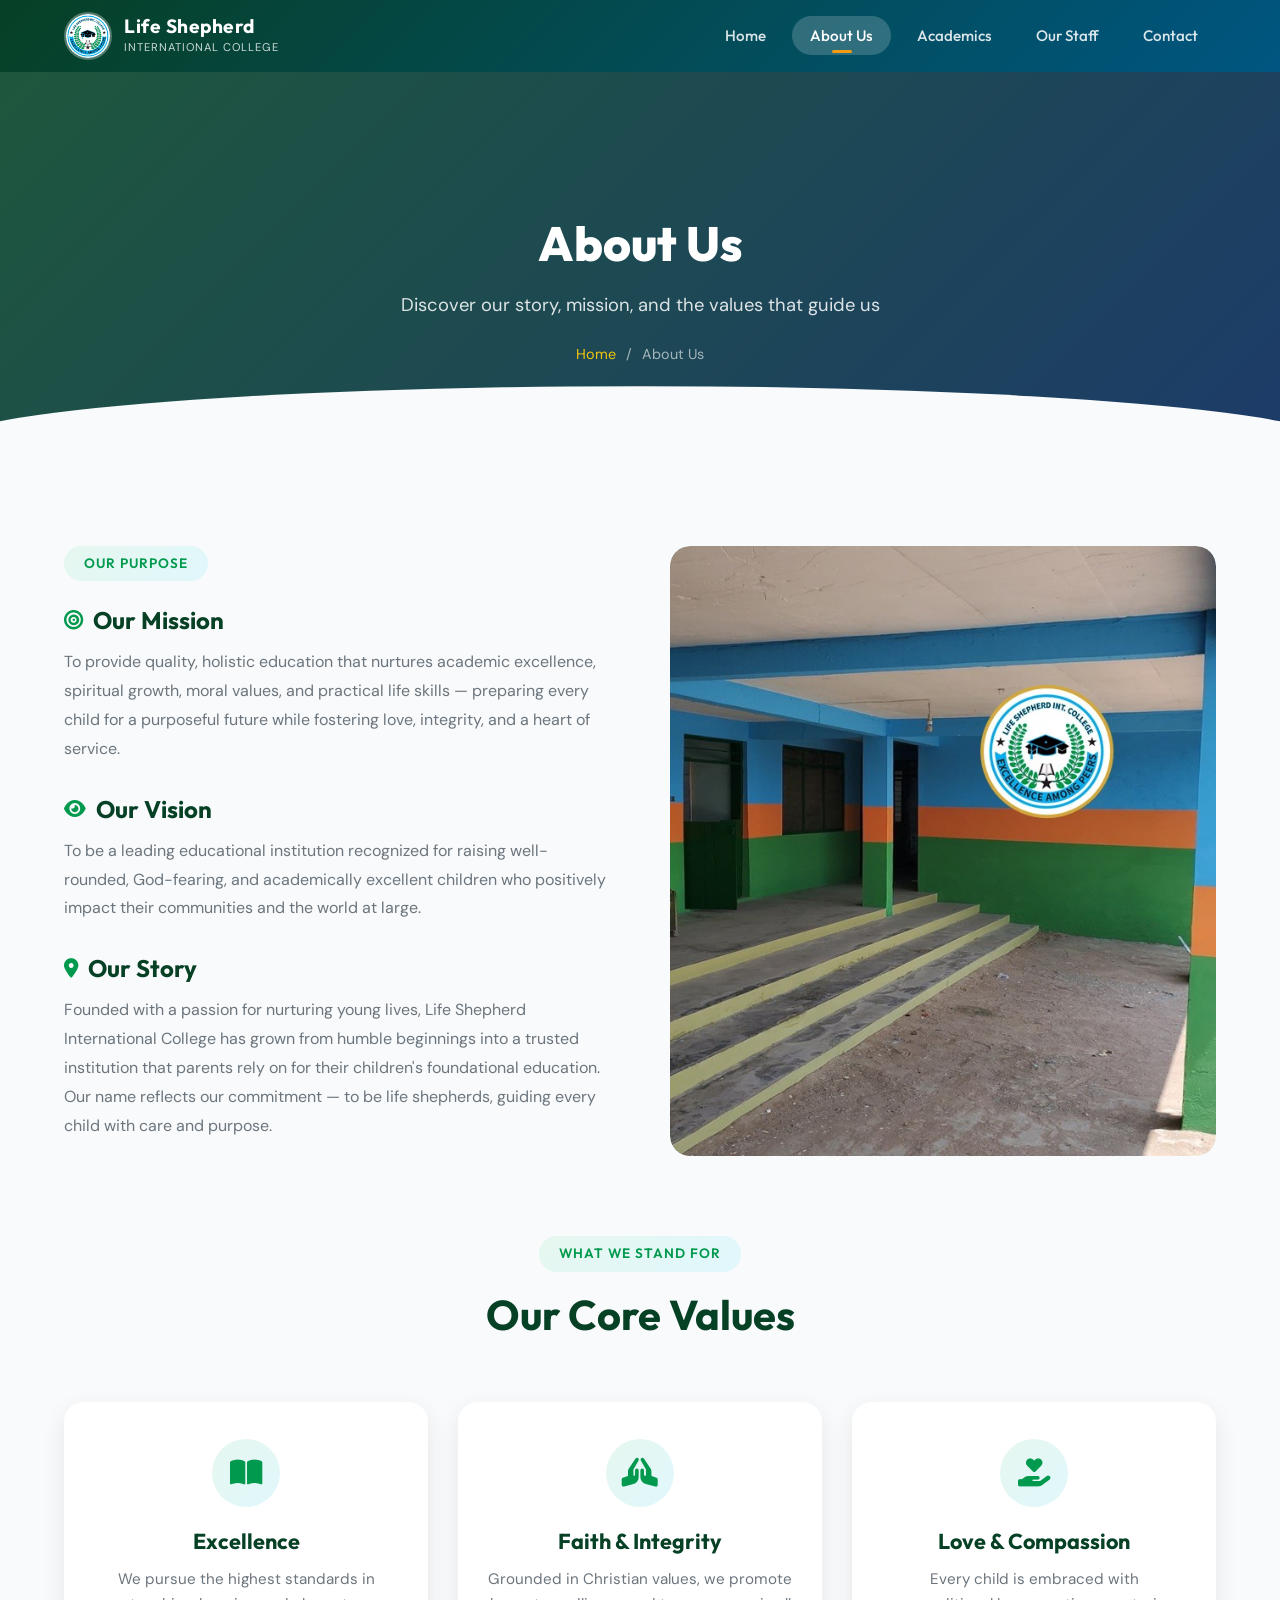
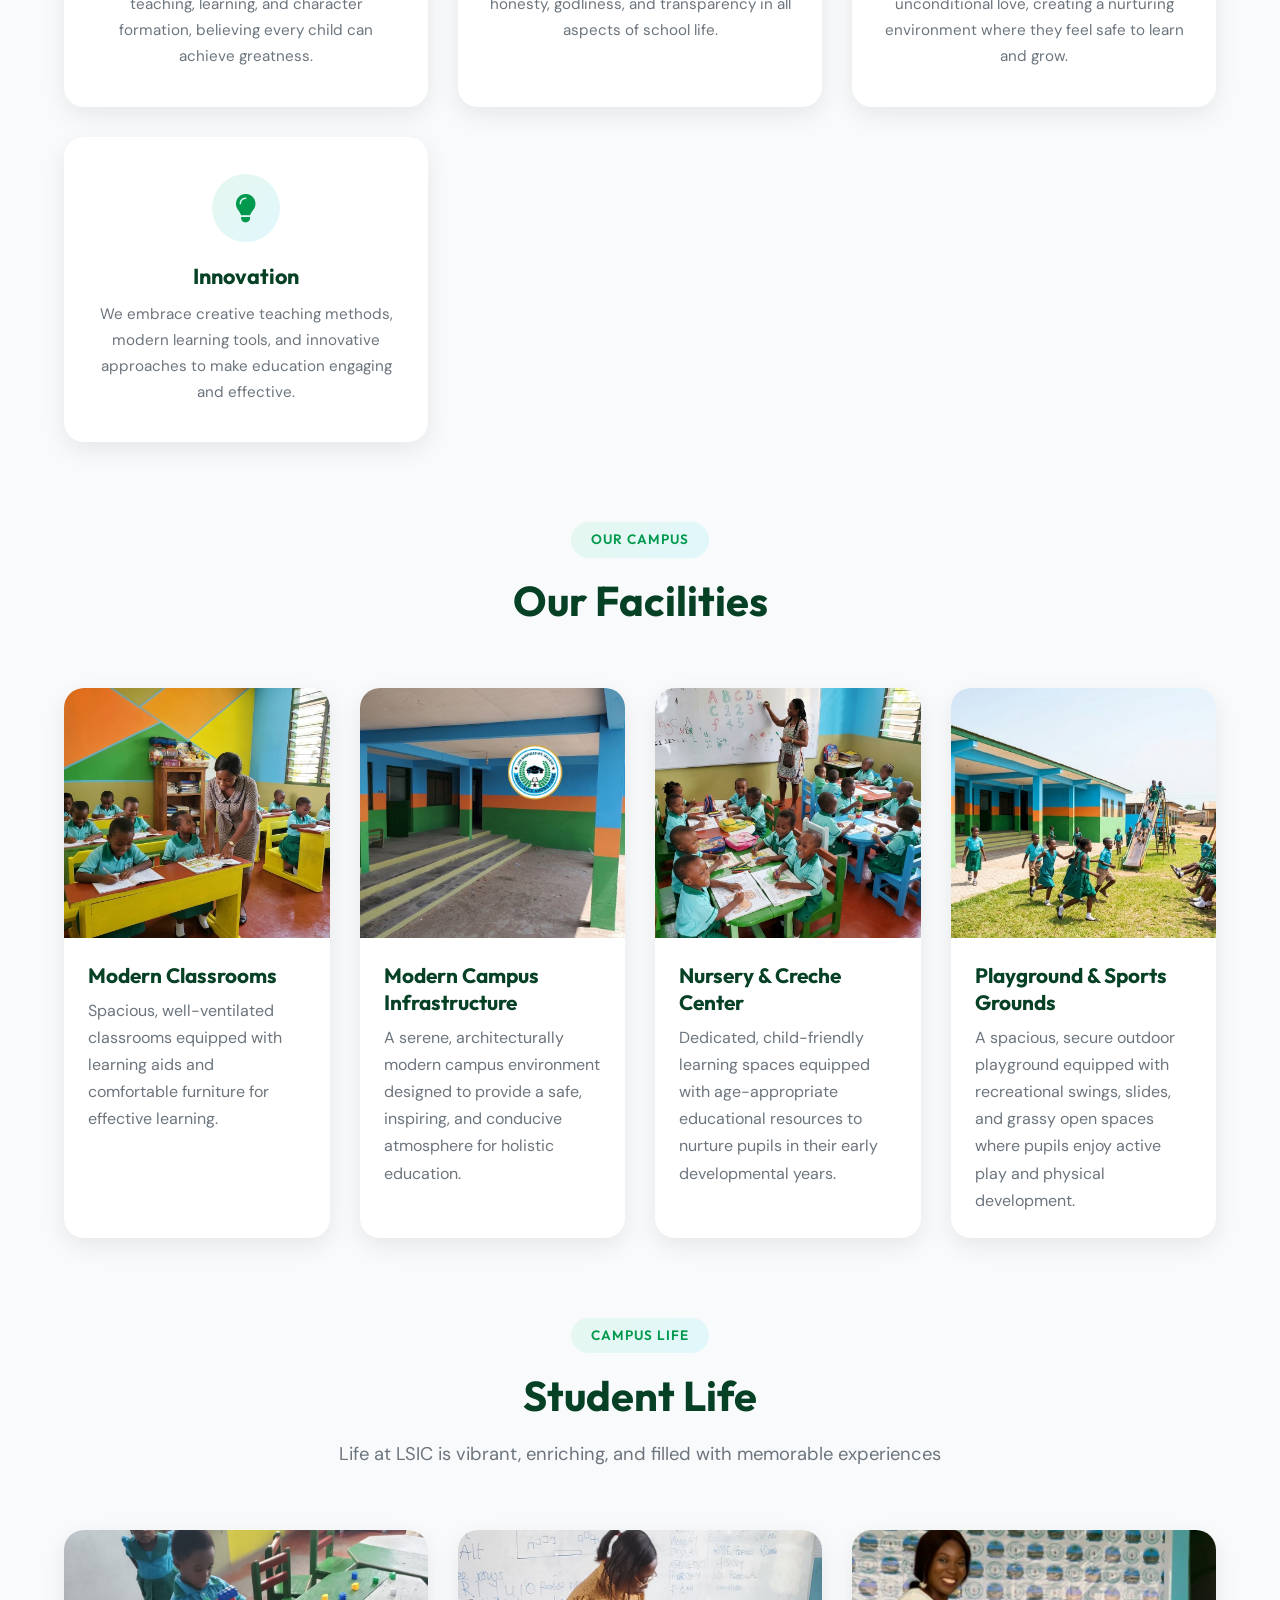
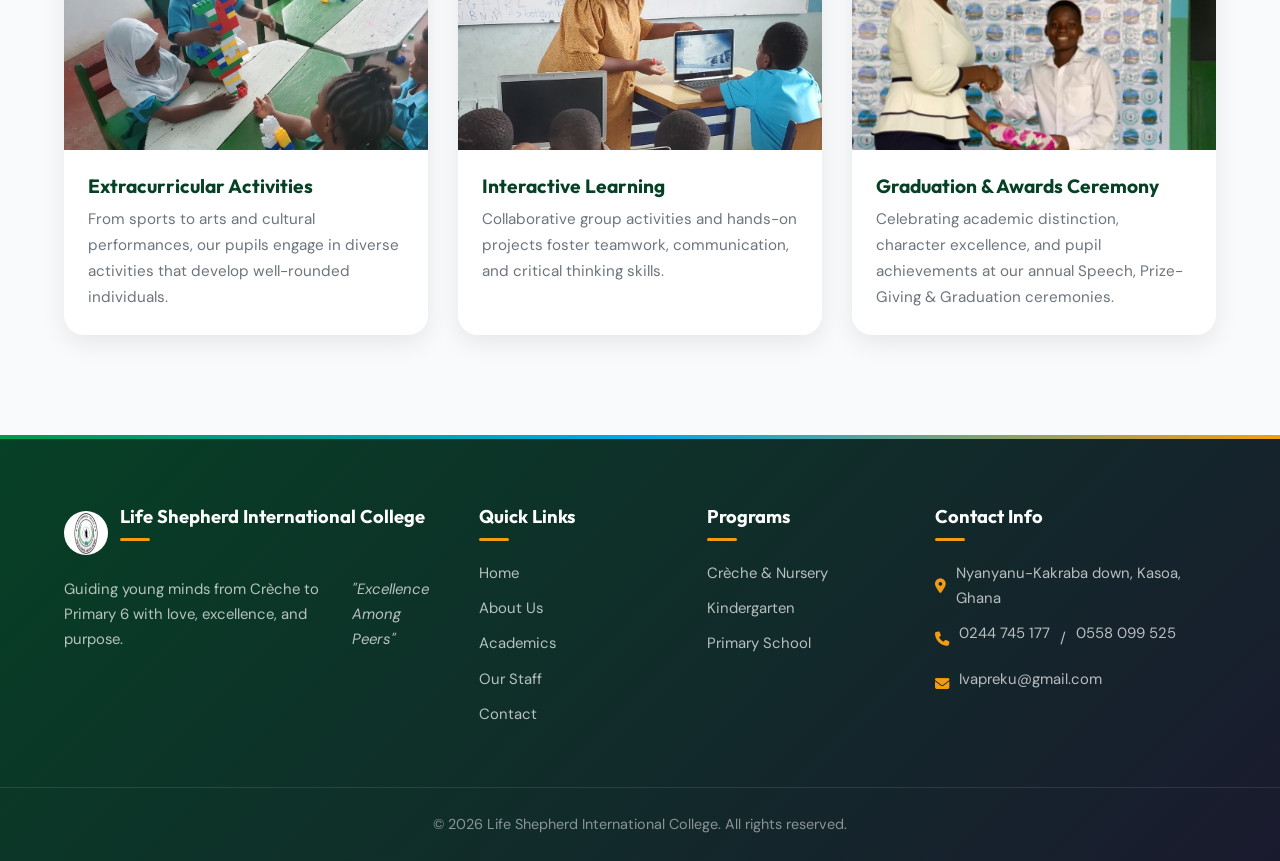
==== about.html @ 8b8b37e4 "academics and about pages done" ====
<!DOCTYPE html>
<html lang="en">

<head>
  <meta charset="UTF-8" />
  <meta name="viewport" content="width=device-width, initial-scale=1.0" />
  <meta name="description"
    content="Learn about Life Shepherd International College - Our mission, vision, values, and commitment to nurturing excellence from Crèche to Primary 6." />
  <title>About Us | Life Shepherd International College</title>
  <link rel="icon" type="image/png" href="images/lsic.jpg" />
  <link rel="preconnect" href="https://fonts.googleapis.com" />
  <link rel="preconnect" href="https://fonts.gstatic.com" crossorigin />
  <link
    href="https://fonts.googleapis.com/css2?family=Outfit:wght@300;400;500;600;700;800&family=DM+Sans:wght@400;500;700&display=swap"
    rel="stylesheet" />
  <link rel="stylesheet" href="https://cdnjs.cloudflare.com/ajax/libs/font-awesome/6.4.0/css/all.min.css" />
  <link rel="stylesheet" href="style.css" />
</head>

<body>
  <!-- Header -->
  <header class="header" id="header">
    <nav class="nav-container">
      <a href="index.html" class="logo">
        <img src="images/lsic.jpg" alt="LSIC Logo" class="logo-img" />
        <div class="logo-text">
          <span class="logo-name">Life Shepherd</span>
          <span class="logo-tagline">International College</span>
        </div>
      </a>
      <ul class="nav-menu" id="nav-menu">
        <li><a href="index.html" class="nav-link">Home</a></li>
        <li><a href="about.html" class="nav-link active">About Us</a></li>
        <li><a href="academics.html" class="nav-link">Academics</a></li>
        <li><a href="staff.html" class="nav-link">Our Staff</a></li>
        <li><a href="contact.html" class="nav-link">Contact</a></li>
      </ul>
      <div class="hamburger" id="hamburger">
        <span></span>
        <span></span>
        <span></span>
      </div>
    </nav>
  </header>

  <main class="main">
    <!-- Page Banner -->
    <section class="page-banner">
      <div class="page-banner-content">
        <h1>About Us</h1>
        <p>Discover our story, mission, and the values that guide us</p>
        <div class="breadcrumb">
          <a href="index.html">Home</a>
          <span>/</span>
          <span>About Us</span>
        </div>
      </div>
    </section>

    <!-- Mission & Vision -->
    <section class="about-section">
      <div class="section-content">
        <div class="about-content">
          <div class="about-text">
            <div class="section-badge">Our Purpose</div>
            <h3><i class="fa-solid fa-bullseye"></i> Our Mission</h3>
            <p>
              To provide quality, holistic education that nurtures academic
              excellence, spiritual growth, moral values, and practical life
              skills — preparing every child for a purposeful future while
              fostering love, integrity, and a heart of service.
            </p>

            <h3><i class="fa-solid fa-eye"></i> Our Vision</h3>
            <p>
              To be a leading educational institution recognized for raising
              well-rounded, God-fearing, and academically excellent children
              who positively impact their communities and the world at large.
            </p>

            <h3><i class="fa-solid fa-map-marker-alt"></i> Our Story</h3>
            <p>
              Founded with a passion for nurturing young lives, Life Shepherd
              International College has grown from humble beginnings into a
              trusted institution that parents rely on for their children's
              foundational education. Our name reflects our commitment —
              to be life shepherds, guiding every child with care and purpose.
            </p>
          </div>
          <div class="about-image">
            <img src="images/campus-infrastructure.jpg" alt="Life Shepherd School Campus" class="about-img" />
          </div>
        </div>

        <!-- Core Values -->
        <div class="values-section">
          <div class="section-header">
            <span class="section-badge">What We Stand For</span>
            <h2>Our Core Values</h2>
          </div>
          <div class="cards-grid">
            <div class="card">
              <div class="card-icon">
                <i class="fa-solid fa-book-open"></i>
              </div>
              <h3>Excellence</h3>
              <p>
                We pursue the highest standards in teaching, learning, and
                character formation, believing every child can achieve
                greatness.
              </p>
            </div>
            <div class="card">
              <div class="card-icon">
                <i class="fa-solid fa-praying-hands"></i>
              </div>
              <h3>Faith & Integrity</h3>
              <p>
                Grounded in Christian values, we promote honesty, godliness,
                and transparency in all aspects of school life.
              </p>
            </div>
            <div class="card">
              <div class="card-icon">
                <i class="fa-solid fa-hand-holding-heart"></i>
              </div>
              <h3>Love & Compassion</h3>
              <p>
                Every child is embraced with unconditional love, creating a
                nurturing environment where they feel safe to learn and grow.
              </p>
            </div>
            <div class="card">
              <div class="card-icon">
                <i class="fa-solid fa-lightbulb"></i>
              </div>
              <h3>Innovation</h3>
              <p>
                We embrace creative teaching methods, modern learning tools,
                and innovative approaches to make education engaging and
                effective.
              </p>
            </div>
          </div>
        </div>

        <!-- Facilities -->
        <div class="facilities-section">
          <div class="section-header">
            <span class="section-badge">Our Campus</span>
            <h2>Our Facilities</h2>
          </div>
          <div class="facilities-grid">
            <div class="facility-item">
              <img src="images/KG-class.jpg" alt="Modern Classrooms" class="facility-img" />
              <h3>Modern Classrooms</h3>
              <p>
                Spacious, well-ventilated classrooms equipped with learning
                aids and comfortable furniture for effective learning.
              </p>
            </div>
            <div class="facility-item">
              <img src="images/campus-infrastructure.jpg" alt="Life Shepherd College Campus Building & Infrastructure"
                class="facility-img" />
              <h3>Modern Campus Infrastructure</h3>
              <p>
                A serene, architecturally modern campus environment designed to provide a safe, inspiring, and conducive
                atmosphere for holistic education.
              </p>
            </div>
            <div class="facility-item">
              <img src="images/creche classroom.jpg" alt="Creche & Nursery Learning Center" class="facility-img" />
              <h3>Nursery & Creche Center</h3>
              <p>
                Dedicated, child-friendly learning spaces equipped with age-appropriate educational resources to nurture
                pupils in their early developmental years.
              </p>
            </div>
            <div class="facility-item">
              <img src="images/playground.jpg" alt="Outdoor Playground & Sports Grounds" class="facility-img" />
              <h3>Playground & Sports Grounds</h3>
              <p>
                A spacious, secure outdoor playground equipped with recreational swings, slides, and grassy open spaces
                where pupils enjoy active play and physical development.
              </p>
            </div>
          </div>
        </div>

        <!-- Student Life -->
        <div class="student-life-section">
          <div class="section-header">
            <span class="section-badge">Campus Life</span>
            <h2>Student Life</h2>
            <p>
              Life at LSIC is vibrant, enriching, and filled with memorable
              experiences
            </p>
          </div>
          <div class="student-gallery">
            <div class="student-item">
              <img src="images/kidsplaying.jpg" alt="Student Activities" class="student-img" />
              <h3>Extracurricular Activities</h3>
              <p>
                From sports to arts and cultural performances, our pupils engage
                in diverse activities that develop well-rounded individuals.
              </p>
            </div>
            <div class="student-item">
              <img src="images/IT teacher-orig.jpg" alt="Interactive IT Learning" class="student-img" />
              <h3>Interactive Learning</h3>
              <p>
                Collaborative group activities and hands-on projects foster
                teamwork, communication, and critical thinking skills.
              </p>
            </div>
            <div class="student-item">
              <img src="images/graduation-awards.jpg" alt="Graduation & Awards Ceremony" class="student-img" />
              <h3>Graduation & Awards Ceremony</h3>
              <p>
                Celebrating academic distinction, character excellence, and pupil achievements at our annual Speech,
                Prize-Giving & Graduation ceremonies.
              </p>
            </div>
          </div>
        </div>
      </div>
    </section>
  </main>

  <!-- Footer -->
  <footer class="footer">
    <div class="footer-content">
      <div class="footer-section footer-about">
        <div class="footer-logo">
          <img src="images/logo.png" alt="LSIC Logo" />
          <h4>Life Shepherd International College</h4>
        </div>
        <p>
          Guiding young minds from Crèche to Primary 6 with love, excellence,
          and purpose. <em>"Excellence Among Peers"</em>
        </p>

      </div>
      <div class="footer-section">
        <h4>Quick Links</h4>
        <a href="index.html">Home</a>
        <a href="about.html">About Us</a>
        <a href="academics.html">Academics</a>
        <a href="staff.html">Our Staff</a>
        <a href="contact.html">Contact</a>
      </div>
      <div class="footer-section">
        <h4>Programs</h4>
        <a href="academics.html">Crèche & Nursery</a>
        <a href="academics.html">Kindergarten</a>
        <a href="academics.html">Primary School</a>
      </div>
      <div class="footer-section">
        <h4>Contact Info</h4>
        <p><i class="fa-solid fa-location-dot"></i> Nyanyanu-Kakraba down, Kasoa, Ghana</p>
        <p><i class="fa-solid fa-phone"></i> <a href="tel:+233244745177">0244 745 177</a> / <a
            href="tel:+233558099525">0558 099 525</a></p>
        <p><i class="fa-solid fa-envelope"></i> <a
            href="https://mail.google.com/mail/?view=cm&fs=1&to=Ivapreku@gmail.com" target="_blank"
            rel="noopener noreferrer">Ivapreku@gmail.com</a></p>
      </div>
    </div>
    <div class="footer-bottom">
      <p>&copy; 2026 Life Shepherd International College. All rights reserved.</p>
    </div>
  </footer>

  <script src="script.js"></script>
</body>

</html>
---- style.css ----
/* ====================================
   Life Shepherd International College
   Premium School Website Styles
   Color Palette: Deep Green & Royal Blue
   ==================================== */

/* CSS Custom Properties */
:root {
  /* Primary Colors - Matching Official Crest */
  --green-deep: #064025;
  --green-main: #00994d;
  --green-light: #00c864;
  --green-pale: #e6f7ef;

  /* Secondary Colors - Cyan & Royal Blue from Crest */
  --blue-deep: #005681;
  --blue-main: #00a8e8;
  --blue-light: #48cae4;
  --blue-pale: #e0f7fc;

  /* Accent Colors */
  --gold: #f39c12;
  --gold-light: #f1c40f;
  --gold-pale: #fef9e7;

  /* Neutrals */
  --white: #ffffff;
  --off-white: #f8fafb;
  --gray-100: #f1f3f5;
  --gray-200: #e2e6ea;
  --gray-400: #adb5bd;
  --gray-600: #6c757d;
  --gray-800: #343a40;
  --dark: #1a1a2e;

  /* Typography */
  --font-heading: "Outfit", sans-serif;
  --font-body: "DM Sans", sans-serif;

  /* Spacing */
  --section-padding: 100px 0;
  --container-max: 1200px;

  /* Transitions */
  --transition: all 0.35s cubic-bezier(0.4, 0, 0.2, 1);
  --transition-slow: all 0.6s cubic-bezier(0.4, 0, 0.2, 1);

  /* Shadows */
  --shadow-sm: 0 2px 8px rgba(0, 0, 0, 0.06);
  --shadow-md: 0 8px 25px rgba(0, 0, 0, 0.08);
  --shadow-lg: 0 15px 40px rgba(0, 0, 0, 0.12);
  --shadow-xl: 0 25px 60px rgba(0, 0, 0, 0.16);

  /* Border Radius */
  --radius-sm: 8px;
  --radius-md: 12px;
  --radius-lg: 20px;
  --radius-xl: 30px;
  --radius-full: 50px;
}

/* ====================================
   Reset & Base Styles
   ==================================== */
*,
*::before,
*::after {
  margin: 0;
  padding: 0;
  box-sizing: border-box;
}

html {
  scroll-behavior: smooth;
  font-size: 16px;
}

body {
  font-family: var(--font-body);
  line-height: 1.7;
  color: var(--gray-800);
  background: var(--off-white);
  overflow-x: hidden;
  -webkit-font-smoothing: antialiased;
}

img {
  max-width: 100%;
  height: auto;
  display: block;
}

a {
  text-decoration: none;
  color: inherit;
}

h1, h2, h3, h4, h5, h6 {
  font-family: var(--font-heading);
  font-weight: 700;
  line-height: 1.3;
  color: var(--dark);
}

/* ====================================
   Header & Navigation
   ==================================== */
.header {
  background: linear-gradient(135deg, var(--green-deep) 0%, var(--blue-deep) 100%);
  color: var(--white);
  padding: 0;
  position: fixed;
  width: 100%;
  top: 0;
  z-index: 1000;
  transition: var(--transition);
  backdrop-filter: blur(10px);
}

.header.scrolled {
  background: rgba(13, 74, 46, 0.97);
  box-shadow: 0 4px 20px rgba(0, 0, 0, 0.15);
}

.nav-container {
  max-width: var(--container-max);
  margin: 0 auto;
  display: flex;
  justify-content: space-between;
  align-items: center;
  padding: 12px 24px;
}

.logo {
  display: flex;
  align-items: center;
  gap: 12px;
  text-decoration: none;
  color: var(--white);
}

.logo-img {
  width: 48px !important;
  height: 48px !important;
  max-width: 48px !important;
  max-height: 48px !important;
  border-radius: 50% !important;
  object-fit: cover !important;
  border: 2px solid rgba(255, 255, 255, 0.3);
  transition: var(--transition);
  flex-shrink: 0;
}

.logo:hover .logo-img {
  border-color: var(--gold);
  transform: scale(1.05);
}

.logo-text {
  display: flex;
  flex-direction: column;
}

.logo-name {
  font-family: var(--font-heading);
  font-size: 1.2rem;
  font-weight: 700;
  letter-spacing: 0.5px;
  line-height: 1.2;
}

.logo-tagline {
  font-size: 0.7rem;
  font-weight: 400;
  opacity: 0.8;
  letter-spacing: 1px;
  text-transform: uppercase;
}

.nav-menu {
  display: flex;
  list-style: none;
  gap: 8px;
}

.nav-menu li a {
  color: rgba(255, 255, 255, 0.85);
  text-decoration: none;
  font-family: var(--font-heading);
  font-weight: 500;
  font-size: 0.95rem;
  padding: 10px 18px;
  border-radius: var(--radius-full);
  transition: var(--transition);
  position: relative;
}

.nav-menu li a:hover {
  color: var(--white);
  background: rgba(255, 255, 255, 0.12);
}

.nav-menu li a.active {
  color: var(--white);
  background: rgba(255, 255, 255, 0.18);
}

.nav-menu li a.active::after {
  content: "";
  position: absolute;
  bottom: 2px;
  left: 50%;
  transform: translateX(-50%);
  width: 20px;
  height: 3px;
  background: var(--gold);
  border-radius: 2px;
}

/* Hamburger */
.hamburger {
  display: none;
  flex-direction: column;
  cursor: pointer;
  padding: 8px;
  gap: 5px;
  z-index: 1001;
}

.hamburger span {
  width: 26px;
  height: 3px;
  background: var(--white);
  border-radius: 3px;
  transition: var(--transition);
}

.hamburger.active span:nth-child(1) {
  transform: rotate(-45deg) translate(-6px, 6px);
}

.hamburger.active span:nth-child(2) {
  opacity: 0;
}

.hamburger.active span:nth-child(3) {
  transform: rotate(45deg) translate(-6px, -6px);
}

/* ====================================
   Main Content
   ==================================== */
.main {
  margin-top: 72px;
}

/* ====================================
   Hero Section
   ==================================== */
.hero {
  background: linear-gradient(
      135deg,
      rgba(13, 74, 46, 0.78) 0%,
      rgba(12, 45, 94, 0.72) 50%,
      rgba(21, 101, 192, 0.68) 100%
    ),
    url("images/building.jpg");
  background-size: cover;
  background-position: center;
  background-attachment: fixed;
  color: var(--white);
  padding: 140px 24px 100px;
  min-height: 100vh;
  display: flex;
  align-items: center;
  justify-content: center;
  gap: 60px;
  max-width: 100vw;
  position: relative;
  overflow: hidden;
}

/* Animated particles */
.hero-particles {
  position: absolute;
  top: 0;
  left: 0;
  width: 100%;
  height: 100%;
  overflow: hidden;
  pointer-events: none;
}

.particle {
  position: absolute;
  width: 6px;
  height: 6px;
  background: rgba(212, 167, 57, 0.4);
  border-radius: 50%;
  animation: float-particle 15s infinite ease-in-out;
}

.particle:nth-child(1) { left: 10%; top: 20%; animation-delay: 0s; animation-duration: 12s; }
.particle:nth-child(2) { left: 30%; top: 60%; animation-delay: 2s; animation-duration: 18s; width: 8px; height: 8px; }
.particle:nth-child(3) { left: 60%; top: 30%; animation-delay: 4s; animation-duration: 14s; width: 4px; height: 4px; }
.particle:nth-child(4) { left: 80%; top: 70%; animation-delay: 1s; animation-duration: 16s; }
.particle:nth-child(5) { left: 50%; top: 80%; animation-delay: 3s; animation-duration: 20s; width: 10px; height: 10px; }

@keyframes float-particle {
  0%, 100% { transform: translateY(0) translateX(0); opacity: 0.3; }
  25% { transform: translateY(-80px) translateX(30px); opacity: 0.7; }
  50% { transform: translateY(-40px) translateX(-20px); opacity: 0.5; }
  75% { transform: translateY(-100px) translateX(40px); opacity: 0.8; }
}

.hero-content {
  flex: 1;
  max-width: 600px;
  animation: fadeInUp 1s ease-out;
}

.hero-badge {
  display: inline-flex;
  align-items: center;
  gap: 8px;
  background: rgba(255, 255, 255, 0.15);
  backdrop-filter: blur(10px);
  border: 1px solid rgba(255, 255, 255, 0.2);
  color: var(--gold-light);
  padding: 8px 20px;
  border-radius: var(--radius-full);
  font-size: 0.9rem;
  font-weight: 500;
  margin-bottom: 24px;
  animation: fadeInUp 1s ease-out 0.2s both;
}

.hero h1 {
  font-size: 3.5rem;
  margin-bottom: 20px;
  font-weight: 800;
  color: var(--white);
  line-height: 1.15;
  text-shadow: 0 2px 15px rgba(0, 0, 0, 0.3);
  animation: fadeInUp 1s ease-out 0.4s both;
}

.hero p {
  font-size: 1.2rem;
  margin-bottom: 35px;
  opacity: 0.92;
  line-height: 1.8;
  text-shadow: 0 1px 5px rgba(0, 0, 0, 0.2);
  animation: fadeInUp 1s ease-out 0.6s both;
}

.hero-buttons {
  display: flex;
  gap: 16px;
  flex-wrap: wrap;
  animation: fadeInUp 1s ease-out 0.8s both;
}

.hero-image {
  flex: 1;
  max-width: 550px;
  animation: fadeInRight 1s ease-out 0.5s both;
}

.hero-img-wrapper {
  position: relative;
  width: 380px;
  height: 380px;
  max-width: 100%;
  aspect-ratio: 1 / 1;
  border-radius: 50%;
  overflow: hidden;
  box-shadow: 0 20px 50px rgba(0, 0, 0, 0.4);
  border: 6px solid var(--white);
  transition: var(--transition-slow);
  background: transparent;
  padding: 0;
  display: flex;
  align-items: center;
  justify-content: center;
  margin: 0 auto;
}

.hero-img-wrapper:hover {
  transform: scale(1.04) translateY(-5px);
  box-shadow: 0 30px 65px rgba(0, 0, 0, 0.5);
}

.hero-img-wrapper img[src*="lsic.jpg"],
.hero-img-wrapper .hero-img {
  border-radius: 50%;
  object-fit: cover !important;
  object-position: center center !important;
  width: 100%;
  height: 100%;
}

.hero-img-glow {
  position: absolute;
  bottom: -20px;
  left: 10%;
  right: 10%;
  height: 40px;
  background: radial-gradient(ellipse, rgba(212, 167, 57, 0.3), transparent);
  filter: blur(15px);
}

/* ====================================
   Buttons
   ==================================== */
.cta-button {
  padding: 14px 32px;
  border: none;
  border-radius: var(--radius-full);
  font-family: var(--font-heading);
  font-size: 1rem;
  font-weight: 600;
  cursor: pointer;
  transition: var(--transition);
  text-decoration: none;
  display: inline-flex;
  align-items: center;
  gap: 10px;
  text-align: center;
}

.cta-button.primary {
  background: linear-gradient(135deg, var(--gold), var(--gold-light));
  color: var(--green-deep);
  box-shadow: 0 4px 15px rgba(212, 167, 57, 0.35);
}

.cta-button.primary:hover {
  transform: translateY(-3px);
  box-shadow: 0 8px 30px rgba(212, 167, 57, 0.5);
}

.cta-button.secondary {
  background: transparent;
  border: 2px solid rgba(255, 255, 255, 0.5);
  color: var(--white);
}

.cta-button.secondary:hover {
  background: rgba(255, 255, 255, 0.15);
  border-color: var(--white);
  transform: translateY(-3px);
}

/* Green secondary button (non-hero contexts) */
.about-section .cta-button.secondary,
.academics-section .cta-button.secondary,
.staff-section .cta-button.secondary,
.contact-section .cta-button.secondary,
.why-choose-section .cta-button.secondary,
.programs-preview .cta-button.secondary {
  border-color: var(--green-main);
  color: var(--green-main);
}

.about-section .cta-button.secondary:hover,
.academics-section .cta-button.secondary:hover,
.staff-section .cta-button.secondary:hover,
.contact-section .cta-button.secondary:hover {
  background: var(--green-main);
  color: var(--white);
}

/* ====================================
   Section Headers
   ==================================== */
.section-content {
  max-width: var(--container-max);
  margin: 0 auto;
  padding: 0 24px;
}

.section-header {
  text-align: center;
  margin-bottom: 60px;
}

.section-badge {
  display: inline-block;
  background: linear-gradient(135deg, var(--green-pale), var(--blue-pale));
  color: var(--green-main);
  padding: 6px 20px;
  border-radius: var(--radius-full);
  font-size: 0.85rem;
  font-weight: 600;
  font-family: var(--font-heading);
  letter-spacing: 1px;
  text-transform: uppercase;
  margin-bottom: 16px;
}

.section-header h2 {
  font-size: 2.6rem;
  margin-bottom: 16px;
  color: var(--green-deep);
  position: relative;
}

.section-header p {
  font-size: 1.15rem;
  color: var(--gray-600);
  max-width: 650px;
  margin: 0 auto;
}

/* ====================================
   Stats Section
   ==================================== */
.stats {
  background: linear-gradient(135deg, var(--green-deep) 0%, var(--blue-deep) 100%);
  color: var(--white);
  padding: 80px 24px;
  position: relative;
  overflow: hidden;
}

.stats::before {
  content: "";
  position: absolute;
  top: -50%;
  right: -20%;
  width: 500px;
  height: 500px;
  background: radial-gradient(circle, rgba(212, 167, 57, 0.1), transparent);
  border-radius: 50%;
}

.stats-grid {
  display: grid;
  grid-template-columns: repeat(4, 1fr);
  gap: 40px;
  max-width: var(--container-max);
  margin: 0 auto;
  text-align: center;
  position: relative;
  z-index: 1;
}

.stat-item {
  padding: 20px;
}

.stat-icon {
  font-size: 2rem;
  margin-bottom: 16px;
  color: var(--gold);
}

.stat-item h3 {
  font-size: 3rem;
  margin-bottom: 8px;
  font-weight: 800;
  color: var(--white);
  font-family: var(--font-heading);
}

.stat-item p {
  font-size: 1.05rem;
  opacity: 0.85;
  font-weight: 500;
}

/* ====================================
   Cards
   ==================================== */
.cards-grid {
  display: grid;
  grid-template-columns: repeat(auto-fit, minmax(270px, 1fr));
  gap: 30px;
  margin: 40px 0;
}

.card {
  background: var(--white);
  padding: 36px 28px;
  border-radius: var(--radius-lg);
  box-shadow: var(--shadow-md);
  transition: var(--transition);
  text-align: center;
  border: 1px solid transparent;
  position: relative;
  overflow: hidden;
}

.card::before {
  content: "";
  position: absolute;
  top: 0;
  left: 0;
  right: 0;
  height: 4px;
  background: linear-gradient(90deg, var(--green-main), var(--blue-main));
  transform: scaleX(0);
  transition: var(--transition);
  transform-origin: left;
}

.card:hover {
  transform: translateY(-8px);
  box-shadow: var(--shadow-xl);
  border-color: var(--green-pale);
}

.card:hover::before {
  transform: scaleX(1);
}

.card-icon {
  font-size: 1.8rem;
  margin-bottom: 20px;
  color: var(--green-main);
  display: inline-flex;
  align-items: center;
  justify-content: center;
  width: 68px;
  height: 68px;
  border-radius: 50%;
  background: linear-gradient(135deg, var(--green-pale), var(--blue-pale));
  transition: var(--transition);
}

.card:hover .card-icon {
  background: linear-gradient(135deg, var(--green-main), var(--blue-main));
  color: var(--white);
  transform: scale(1.1) rotate(5deg);
}

.card h3 {
  font-size: 1.35rem;
  margin-bottom: 12px;
  color: var(--green-deep);
}

.card p {
  color: var(--gray-600);
  line-height: 1.7;
  font-size: 0.95rem;
}

/* ====================================
   Why Choose Us Section
   ==================================== */
.why-choose-section {
  padding: var(--section-padding);
  background: var(--off-white);
}

/* ====================================
   Programs Preview Section
   ==================================== */
.programs-preview {
  padding: var(--section-padding);
  background: var(--white);
}

.programs-preview-grid {
  display: grid;
  grid-template-columns: repeat(3, 1fr);
  gap: 30px;
}

.program-preview-card {
  background: var(--white);
  border-radius: var(--radius-lg);
  overflow: hidden;
  box-shadow: var(--shadow-md);
  transition: var(--transition);
  border: 1px solid var(--gray-200);
}

.program-preview-card:hover {
  transform: translateY(-8px);
  box-shadow: var(--shadow-xl);
}

.program-preview-img {
  position: relative;
  height: 220px;
  overflow: hidden;
}

.program-preview-img img {
  width: 100%;
  height: 100%;
  object-fit: cover;
  transition: var(--transition-slow);
}

.program-preview-card:hover .program-preview-img img {
  transform: scale(1.08);
}

.program-overlay {
  position: absolute;
  top: 16px;
  right: 16px;
}

.program-age {
  background: linear-gradient(135deg, var(--green-main), var(--blue-main));
  color: var(--white);
  padding: 6px 16px;
  border-radius: var(--radius-full);
  font-size: 0.85rem;
  font-weight: 600;
  font-family: var(--font-heading);
}

.program-preview-content {
  padding: 28px;
}

.program-preview-content h3 {
  font-size: 1.3rem;
  margin-bottom: 12px;
  color: var(--green-deep);
}

.program-preview-content p {
  color: var(--gray-600);
  line-height: 1.7;
  margin-bottom: 16px;
  font-size: 0.95rem;
}

.program-link {
  display: inline-flex;
  align-items: center;
  gap: 8px;
  color: var(--green-main);
  font-weight: 600;
  font-family: var(--font-heading);
  transition: var(--transition);
}

.program-link:hover {
  color: var(--blue-main);
  gap: 12px;
}

/* ====================================
   CTA Section
   ==================================== */
.cta-section {
  background: linear-gradient(
      135deg,
      rgba(13, 74, 46, 0.95),
      rgba(12, 45, 94, 0.95)
    ),
    url("images/school-campus.png");
  background-size: cover;
  background-position: center;
  background-attachment: fixed;
  padding: 100px 24px;
  text-align: center;
}

.cta-content {
  max-width: 700px;
  margin: 0 auto;
}

.cta-content h2 {
  font-size: 2.5rem;
  color: var(--white);
  margin-bottom: 20px;
  line-height: 1.3;
}

.cta-content p {
  font-size: 1.15rem;
  color: rgba(255, 255, 255, 0.85);
  margin-bottom: 35px;
  line-height: 1.8;
}

.cta-buttons {
  display: flex;
  gap: 16px;
  justify-content: center;
  flex-wrap: wrap;
}

/* ====================================
   Page Banner
   ==================================== */
.page-banner {
  background: linear-gradient(
    135deg,
    rgba(13, 74, 46, 0.93),
    rgba(12, 45, 94, 0.93)
  );
  padding: 140px 24px 80px;
  text-align: center;
  position: relative;
  overflow: hidden;
}

.page-banner::after {
  content: "";
  position: absolute;
  bottom: 0;
  left: 0;
  right: 0;
  height: 60px;
  background: var(--off-white);
  clip-path: ellipse(55% 100% at 50% 100%);
}

.page-banner-content h1 {
  font-size: 3rem;
  color: var(--white);
  margin-bottom: 16px;
  font-weight: 800;
}

.page-banner-content p {
  font-size: 1.15rem;
  color: rgba(255, 255, 255, 0.85);
  max-width: 600px;
  margin: 0 auto 20px;
}

.breadcrumb {
  display: flex;
  align-items: center;
  justify-content: center;
  gap: 10px;
  color: rgba(255, 255, 255, 0.6);
  font-size: 0.9rem;
}

.breadcrumb a {
  color: var(--gold-light);
  transition: var(--transition);
}

.breadcrumb a:hover {
  color: var(--white);
}

/* ====================================
   About Section
   ==================================== */
.about-section {
  padding: var(--section-padding);
}

.about-content {
  display: grid;
  grid-template-columns: 1fr 1fr;
  gap: 60px;
  align-items: center;
  margin-bottom: 80px;
}

.about-text .section-badge {
  margin-bottom: 24px;
}

.about-text h3 {
  font-size: 1.5rem;
  margin-bottom: 12px;
  color: var(--green-deep);
  display: flex;
  align-items: center;
  gap: 10px;
}

.about-text h3 i {
  color: var(--green-main);
  font-size: 1.2rem;
}

.about-text h3:not(:first-of-type) {
  margin-top: 30px;
}

.about-text p {
  margin-bottom: 16px;
  color: var(--gray-600);
  line-height: 1.8;
}

.about-image {
  overflow: hidden;
  border-radius: var(--radius-lg);
  height: 100%;
}

.about-img {
  border-radius: var(--radius-lg);
  box-shadow: var(--shadow-lg);
  transition: var(--transition-slow);
  width: 100%;
  height: 100%;
  object-fit: cover;
}

.about-img:hover {
  transform: scale(1.05);
}

/* Values Section */
.values-section {
  margin-top: 80px;
}

/* Facilities Section */
.facilities-section {
  margin-top: 80px;
}

.facilities-grid {
  display: grid;
  grid-template-columns: repeat(auto-fit, minmax(260px, 1fr));
  gap: 30px;
}

.facility-item {
  background: var(--white);
  border-radius: var(--radius-lg);
  overflow: hidden;
  box-shadow: var(--shadow-md);
  transition: var(--transition);
}

.facility-item:hover {
  transform: translateY(-6px);
  box-shadow: var(--shadow-xl);
}

.facility-img {
  width: 100%;
  height: 250px;
  object-fit: cover;
}

.facility-item h3 {
  padding: 24px 24px 8px;
  font-size: 1.3rem;
  color: var(--green-deep);
}

.facility-item p {
  padding: 0 24px 24px;
  color: var(--gray-600);
  line-height: 1.7;
}

/* Student Life Section */
.student-life-section {
  margin-top: 80px;
}

.student-gallery {
  display: grid;
  grid-template-columns: repeat(auto-fit, minmax(300px, 1fr));
  gap: 30px;
}

.student-item {
  background: var(--white);
  border-radius: var(--radius-lg);
  overflow: hidden;
  box-shadow: var(--shadow-md);
  transition: var(--transition);
}

.student-item:hover {
  transform: translateY(-6px);
  box-shadow: var(--shadow-xl);
}

.student-img {
  width: 100%;
  height: 220px;
  object-fit: cover;
}

.student-item h3 {
  padding: 24px 24px 8px;
  font-size: 1.2rem;
  color: var(--green-deep);
}

.student-item p {
  padding: 0 24px 24px;
  color: var(--gray-600);
  line-height: 1.7;
  font-size: 0.95rem;
}

/* ====================================
   Academics Section
   ==================================== */
.academics-section {
  padding: var(--section-padding);
}

.academic-levels {
  display: grid;
  gap: 50px;
  margin-bottom: 80px;
}

.academic-card {
  display: grid;
  grid-template-columns: 1fr 1fr;
  gap: 0;
  background: var(--white);
  border-radius: var(--radius-lg);
  overflow: hidden;
  box-shadow: var(--shadow-lg);
  transition: var(--transition);
}

.academic-card.reverse {
  direction: rtl;
}

.academic-card.reverse > * {
  direction: ltr;
}

.academic-card:hover {
  transform: translateY(-5px);
  box-shadow: var(--shadow-xl);
}

.academic-image img {
  width: 100%;
  height: 100%;
  object-fit: cover;
  min-height: 350px;
}

.academic-content {
  padding: 40px;
  display: flex;
  flex-direction: column;
  justify-content: center;
}

.academic-content .card-icon {
  margin-bottom: 16px;
}

.academic-content h3 {
  font-size: 1.6rem;
  margin-bottom: 8px;
  color: var(--green-deep);
}

.age-range {
  color: var(--gold);
  font-size: 1.05rem;
  margin-bottom: 16px;
  font-weight: 600;
}

.academic-content p {
  color: var(--gray-600);
  line-height: 1.8;
  margin-bottom: 12px;
}

/* Special Programs */
.special-programs {
  margin-top: 80px;
}

.programs-grid {
  display: grid;
  grid-template-columns: repeat(auto-fit, minmax(280px, 1fr));
  gap: 24px;
  margin-top: 40px;
}

.program-card {
  background: var(--white);
  border-radius: var(--radius-md);
  padding: 32px;
  text-align: center;
  box-shadow: var(--shadow-sm);
  transition: var(--transition);
  border: 1px solid var(--gray-200);
}

.program-card:hover {
  transform: translateY(-6px);
  box-shadow: var(--shadow-lg);
  border-color: var(--green-pale);
}

.program-card-icon {
  font-size: 2rem;
  color: var(--green-main);
  margin-bottom: 16px;
  display: inline-flex;
  align-items: center;
  justify-content: center;
  width: 64px;
  height: 64px;
  border-radius: 50%;
  background: var(--green-pale);
  transition: var(--transition);
}

.program-card:hover .program-card-icon {
  background: linear-gradient(135deg, var(--green-main), var(--blue-main));
  color: var(--white);
  transform: scale(1.1);
}

.program-card h4 {
  font-size: 1.15rem;
  margin-bottom: 10px;
  color: var(--green-deep);
}

.program-card p {
  color: var(--gray-600);
  font-size: 0.92rem;
  line-height: 1.7;
}

/* ====================================
   Staff Section
   ==================================== */
.staff-section {
  padding: var(--section-padding);
}

.staff-grid {
  display: grid;
  grid-template-columns: repeat(auto-fit, minmax(280px, 1fr));
  gap: 30px;
  margin-bottom: 60px;
}

.staff-card {
  background: var(--white);
  border-radius: var(--radius-lg);
  overflow: hidden;
  box-shadow: var(--shadow-md);
  transition: var(--transition);
}

.staff-card:hover {
  transform: translateY(-6px);
  box-shadow: var(--shadow-xl);
}

.staff-image {
  height: 260px;
  overflow: hidden;
}

.staff-image img {
  width: 100%;
  height: 100%;
  object-fit: cover;
  object-position: center top;
}

.staff-placeholder {
  width: 100%;
  height: 100%;
  background: linear-gradient(135deg, var(--green-pale), var(--blue-pale));
  display: flex;
  align-items: center;
  justify-content: center;
}

.staff-placeholder i {
  font-size: 4rem;
  color: var(--green-main);
  opacity: 0.5;
}

.staff-info {
  padding: 24px;
}

.staff-info h4 {
  font-size: 1.2rem;
  margin-bottom: 6px;
  color: var(--green-deep);
}

.staff-role {
  color: var(--gold);
  font-weight: 600;
  margin-bottom: 8px;
  font-size: 0.95rem;
}

.staff-qualification,
.staff-experience {
  color: var(--gray-600);
  font-size: 0.88rem;
  margin-bottom: 4px;
}

/* Recruitment Section */
.recruitment-section {
  text-align: center;
  margin-top: 60px;
}

.recruitment-card {
  background: linear-gradient(135deg, var(--green-pale), var(--blue-pale));
  border-radius: var(--radius-lg);
  padding: 50px 40px;
  max-width: 700px;
  margin: 0 auto;
  border: 1px solid var(--gray-200);
}

.recruitment-icon {
  font-size: 2.5rem;
  color: var(--green-main);
  margin-bottom: 20px;
}

.recruitment-card h3 {
  font-size: 1.8rem;
  margin-bottom: 16px;
  color: var(--green-deep);
}

.recruitment-card p {
  color: var(--gray-600);
  margin-bottom: 30px;
  max-width: 500px;
  margin-left: auto;
  margin-right: auto;
  line-height: 1.8;
}

/* ====================================
   Contact Section
   ==================================== */
.contact-section {
  padding: var(--section-padding);
}

.contact-content {
  display: grid;
  grid-template-columns: 1fr 1fr;
  gap: 60px;
  margin-bottom: 80px;
}

.contact-info h3 {
  font-size: 1.8rem;
  margin-bottom: 30px;
  color: var(--green-deep);
}

.contact-item {
  display: flex;
  align-items: flex-start;
  margin-bottom: 28px;
  gap: 16px;
}

.contact-item-icon {
  font-size: 1.3rem;
  margin-top: 4px;
}

.contact-item-icon i {
  color: var(--green-main);
}

.contact-item div {
  flex: 1;
}

.contact-item strong {
  color: var(--green-deep);
  font-size: 1rem;
}

.social-link {
  color: var(--blue-main);
  font-weight: 500;
  transition: var(--transition);
}

.social-link:hover {
  color: var(--green-main);
}

/* Contact Form */
.contact-form {
  background: var(--white);
  padding: 40px;
  border-radius: var(--radius-lg);
  box-shadow: var(--shadow-lg);
  border: 1px solid var(--gray-200);
}

.contact-form h3 {
  font-size: 1.6rem;
  margin-bottom: 28px;
  color: var(--green-deep);
}

.form-group {
  margin-bottom: 22px;
}

.form-group label {
  display: block;
  margin-bottom: 8px;
  color: var(--green-deep);
  font-weight: 600;
  font-family: var(--font-heading);
  font-size: 0.95rem;
}

.form-group input,
.form-group select,
.form-group textarea {
  width: 100%;
  padding: 14px 18px;
  border: 2px solid var(--gray-200);
  border-radius: var(--radius-sm);
  font-size: 1rem;
  font-family: var(--font-body);
  transition: var(--transition);
  background: var(--off-white);
}

.form-group input:focus,
.form-group select:focus,
.form-group textarea:focus {
  outline: none;
  border-color: var(--green-main);
  background: var(--white);
  box-shadow: 0 0 0 3px rgba(21, 115, 71, 0.1);
}

.form-group input::placeholder,
.form-group textarea::placeholder {
  color: var(--gray-400);
}

.form-group textarea {
  height: 130px;
  resize: vertical;
}

.submit-btn {
  width: 100%;
  margin-top: 10px;
  justify-content: center;
}

/* Admissions Section */
.admissions-section {
  margin-bottom: 60px;
}

.admissions-grid .card p {
  text-align: left;
}

/* Social Section */
.social-section {
  text-align: center;
  padding: 40px 0;
}

.social-links h3 {
  margin-bottom: 24px;
  color: var(--green-deep);
  font-size: 1.5rem;
}

.social-icons {
  display: flex;
  gap: 16px;
  justify-content: center;
}

.social-icon-lg {
  display: inline-flex;
  align-items: center;
  justify-content: center;
  width: 52px;
  height: 52px;
  border-radius: 50%;
  font-size: 1.3rem;
  transition: var(--transition);
  color: var(--white);
}

.social-icon-lg.facebook { background: #1877f2; }
.social-icon-lg.instagram { background: linear-gradient(135deg, #f09433, #e6683c, #dc2743, #cc2366, #bc1888); }
.social-icon-lg.twitter { background: #1da1f2; }
.social-icon-lg.youtube { background: #ff0000; }

.social-icon-lg:hover {
  transform: translateY(-4px) scale(1.1);
  box-shadow: 0 8px 20px rgba(0, 0, 0, 0.2);
}

/* ====================================
   Footer
   ==================================== */
.footer {
  background: linear-gradient(135deg, var(--green-deep) 0%, var(--dark) 100%);
  color: var(--white);
  padding: 70px 0 0;
  position: relative;
}

.footer::before {
  content: "";
  position: absolute;
  top: 0;
  left: 0;
  right: 0;
  height: 4px;
  background: linear-gradient(90deg, var(--green-main), var(--blue-main), var(--gold));
}

.footer-content {
  max-width: var(--container-max);
  margin: 0 auto;
  display: grid;
  grid-template-columns: 2fr 1fr 1fr 1.5fr;
  gap: 40px;
  padding: 0 24px;
}

.footer-logo {
  display: flex;
  align-items: center;
  gap: 12px;
  margin-bottom: 16px;
}

.footer-logo img {
  width: 44px;
  height: 44px;
  border-radius: 50%;
}

.footer-logo h4 {
  color: var(--white);
  font-size: 1.1rem;
}

.footer-about p {
  color: rgba(255, 255, 255, 0.7);
  margin-bottom: 20px;
  font-size: 0.93rem;
  line-height: 1.7;
}

.footer-social {
  display: flex;
  gap: 12px;
}

.footer-social .social-icon {
  display: inline-flex;
  align-items: center;
  justify-content: center;
  width: 38px;
  height: 38px;
  border-radius: 50%;
  background: rgba(255, 255, 255, 0.1);
  color: var(--white);
  font-size: 0.95rem;
  transition: var(--transition);
}

.footer-social .social-icon:hover {
  background: var(--gold);
  color: var(--green-deep);
  transform: translateY(-3px);
}

.footer-section h4 {
  color: var(--white);
  margin-bottom: 20px;
  font-size: 1.15rem;
  position: relative;
  padding-bottom: 12px;
}

.footer-section h4::after {
  content: "";
  position: absolute;
  bottom: 0;
  left: 0;
  width: 30px;
  height: 3px;
  background: var(--gold);
  border-radius: 2px;
}

.footer-section a {
  color: rgba(255, 255, 255, 0.7);
  text-decoration: none;
  display: block;
  margin-bottom: 10px;
  transition: var(--transition);
  font-size: 0.93rem;
}

.footer-section a:hover {
  color: var(--gold-light);
  padding-left: 5px;
}

.footer-section p {
  color: rgba(255, 255, 255, 0.7);
  margin-bottom: 10px;
  font-size: 0.93rem;
  display: flex;
  align-items: center;
  gap: 10px;
}

.footer-section p i {
  color: var(--gold);
  font-size: 0.9rem;
}

.footer-bottom {
  text-align: center;
  padding: 24px 0;
  margin-top: 50px;
  border-top: 1px solid rgba(255, 255, 255, 0.1);
  color: rgba(255, 255, 255, 0.5);
  font-size: 0.9rem;
}

/* ====================================
   Animations
   ==================================== */
@keyframes fadeInUp {
  from {
    opacity: 0;
    transform: translateY(30px);
  }
  to {
    opacity: 1;
    transform: translateY(0);
  }
}

@keyframes fadeInRight {
  from {
    opacity: 0;
    transform: translateX(40px);
  }
  to {
    opacity: 1;
    transform: translateX(0);
  }
}

/* Scroll animations */
.animate-on-scroll {
  opacity: 0;
  transform: translateY(30px);
  transition: opacity 0.7s ease-out, transform 0.7s ease-out;
}

.animate-on-scroll.visible {
  opacity: 1;
  transform: translateY(0);
}

/* ====================================
   Responsive Design
   ==================================== */
@media (max-width: 992px) {
  .hero {
    flex-direction: column;
    text-align: center;
    padding: 120px 24px 80px;
    min-height: auto;
  }

  .hero h1 {
    font-size: 2.8rem;
  }

  .hero-image {
    max-width: 100%;
    margin-top: 40px;
  }

  .hero-buttons {
    justify-content: center;
  }

  .stats-grid {
    grid-template-columns: repeat(2, 1fr);
    gap: 30px;
  }

  .programs-preview-grid {
    grid-template-columns: 1fr;
    max-width: 500px;
    margin: 0 auto;
  }

  .about-content,
  .contact-content {
    grid-template-columns: 1fr;
    gap: 40px;
  }

  .academic-card,
  .academic-card.reverse {
    grid-template-columns: 1fr;
    direction: ltr;
  }

  .academic-card.reverse > * {
    direction: ltr;
  }

  .footer-content {
    grid-template-columns: 1fr 1fr;
  }
}

@media (max-width: 768px) {
  .hamburger {
    display: flex;
  }

  .nav-menu {
    position: fixed;
    left: -100%;
    top: 72px;
    flex-direction: column;
    background: var(--green-deep);
    width: 100%;
    text-align: center;
    transition: var(--transition);
    box-shadow: 0 10px 30px rgba(0, 0, 0, 0.15);
    padding: 24px 0;
    gap: 4px;
  }

  .nav-menu.active {
    left: 0;
  }

  .nav-menu li a {
    display: block;
    padding: 14px 24px;
    border-radius: 0;
  }

  .hero h1 {
    font-size: 2.3rem;
  }

  .hero p {
    font-size: 1.05rem;
  }

  .section-header h2 {
    font-size: 2rem;
  }

  .page-banner-content h1 {
    font-size: 2.2rem;
  }

  .facilities-grid {
    grid-template-columns: 1fr;
  }

  .cta-content h2 {
    font-size: 2rem;
  }
}

@media (max-width: 480px) {
  .hero h1 {
    font-size: 1.9rem;
  }

  .hero p {
    font-size: 0.95rem;
  }

  .hero-buttons {
    flex-direction: column;
    align-items: center;
  }

  .cta-button {
    padding: 12px 28px;
    font-size: 0.95rem;
  }

  .stats-grid {
    grid-template-columns: 1fr 1fr;
    gap: 16px;
  }

  .stat-item h3 {
    font-size: 2.2rem;
  }

  .cards-grid {
    grid-template-columns: 1fr;
  }

  .footer-content {
    grid-template-columns: 1fr;
  }

  .section-header h2 {
    font-size: 1.8rem;
  }

  .logo-name {
    font-size: 1rem;
  }

  .logo-tagline {
    font-size: 0.6rem;
  }
}

/* ====================================
   Utility Classes
   ==================================== */
.text-center { text-align: center; }
.text-left { text-align: left; }
.mt-4 { margin-top: 2rem; }
.mb-4 { margin-bottom: 2rem; }

/* ====================================
   Graduation & Awards Section
   ==================================== */
.graduation-section {
  padding: var(--section-padding);
  background: linear-gradient(135deg, var(--green-pale) 0%, var(--off-white) 100%);
  position: relative;
}

.graduation-card {
  display: grid;
  grid-template-columns: 1fr 1fr;
  gap: 40px;
  background: var(--white);
  border-radius: var(--radius-lg);
  overflow: hidden;
  box-shadow: var(--shadow-xl);
  align-items: center;
  border: 1px solid rgba(0, 153, 77, 0.15);
}

.graduation-img-grid {
  display: grid;
  grid-template-columns: repeat(2, 1fr);
  gap: 16px;
  padding: 24px;
  background: linear-gradient(135deg, rgba(0, 153, 77, 0.06) 0%, rgba(212, 160, 23, 0.08) 100%);
  height: 100%;
  min-height: 420px;
  align-content: center;
  box-sizing: border-box;
}

.grad-img-item {
  position: relative;
  border-radius: var(--radius-md);
  overflow: hidden;
  height: 100%;
  min-height: 240px;
  box-shadow: 0 6px 18px rgba(0, 0, 0, 0.1);
  border: 3px solid var(--white);
  transition: transform 0.35s ease, box-shadow 0.35s ease;
}

.grad-img-item img {
  width: 100%;
  height: 100%;
  object-fit: cover;
  object-position: center center !important;
  display: block;
  transition: transform 0.5s ease;
}

.grad-img-item:hover {
  transform: translateY(-4px);
  box-shadow: 0 12px 28px rgba(0, 153, 77, 0.22);
}

.grad-img-item:hover img {
  transform: scale(1.06);
}

.grad-img-overlay {
  position: absolute;
  bottom: 0;
  left: 0;
  right: 0;
  padding: 12px 14px;
  background: linear-gradient(to top, rgba(10, 46, 28, 0.85) 0%, rgba(10, 46, 28, 0) 100%);
  display: flex;
  align-items: flex-end;
}

.grad-tag {
  color: var(--white);
  font-size: 0.82rem;
  font-weight: 600;
  display: inline-flex;
  align-items: center;
  gap: 6px;
  background: rgba(0, 153, 77, 0.9);
  backdrop-filter: blur(4px);
  padding: 5px 12px;
  border-radius: 20px;
  box-shadow: 0 2px 8px rgba(0, 0, 0, 0.25);
  letter-spacing: 0.3px;
}

.grad-tag i {
  color: #ffd700;
}

.graduation-img-wrapper {
  position: relative;
  height: 100%;
  min-height: 380px;
  overflow: hidden;
}

.graduation-img-wrapper img {
  width: 100%;
  height: 100%;
  object-fit: cover;
  object-position: center center !important;
  display: block;
  transition: transform 0.5s ease;
}

/* Perfect framing for graduation images */
img[src*="graduation-awards.jpg"],
img[src*="kids grad.jpg"],
.student-img[src*="graduation-awards.jpg"],
.student-img[src*="kids grad.jpg"] {
  object-fit: cover;
  object-position: center center !important;
}

/* Perfect framing for IT Teacher image so teacher is clearly visible */
img[src*="IT teacher"],
.student-img[src*="IT teacher"],
.academic-image img[src*="IT teacher"] {
  object-fit: cover;
  object-position: center top !important;
}

/* Perfect framing for Extracurricular Activities image - brought down for optimal view */
img[src*="kidsplaying.jpg"],
img[src*="kids-playing.png"],
.student-img[src*="kidsplaying.jpg"],
.student-img[src*="kids-playing.png"] {
  object-fit: cover;
  object-position: center 35% !important;
}

/* Perfect framing for Campus, Playground, Creche Facilities & Student images */
img[src*="building.jpg"],
img[src*="campus-building.jpg"],
img[src*="campus-infrastructure.jpg"],
img[src*="completed-building.jpg"],
img[src*="modern-campus-building.jpg"],
img[src*="playground.jpg"],
img[src*="creche classroom.jpg"],
img[src*="KG-class.jpg"],
img[src*="stud.jpg"],
.facility-img[src*="building.jpg"],
.facility-img[src*="campus-building.jpg"],
.facility-img[src*="campus-infrastructure.jpg"],
.facility-img[src*="completed-building.jpg"],
.facility-img[src*="modern-campus-building.jpg"],
.facility-img[src*="playground.jpg"],
.facility-img[src*="KG-class.jpg"],
.facility-img[src*="creche classroom.jpg"] {
  object-fit: cover;
  object-position: center center !important;
}

.graduation-card:hover .graduation-img-wrapper img {
  transform: scale(1.03);
}

.graduation-content {
  padding: 40px;
}

.graduation-badge {
  display: inline-flex;
  align-items: center;
  gap: 8px;
  background: var(--gold-pale);
  color: var(--gold);
  padding: 6px 16px;
  border-radius: var(--radius-full);
  font-size: 0.85rem;
  font-weight: 700;
  margin-bottom: 16px;
}

.graduation-content h2 {
  font-size: 2.2rem;
  color: var(--green-deep);
  margin-bottom: 16px;
  line-height: 1.3;
}

.graduation-content p {
  color: var(--gray-600);
  font-size: 1.05rem;
  line-height: 1.8;
  margin-bottom: 24px;
}

.graduation-list {
  display: flex;
  flex-direction: column;
  gap: 12px;
}

.graduation-item {
  display: flex;
  align-items: center;
  gap: 12px;
  font-weight: 600;
  color: var(--gray-800);
}

.graduation-item i {
  color: var(--green-main);
  background: var(--green-pale);
  width: 32px;
  height: 32px;
  border-radius: 50%;
  display: flex;
  align-items: center;
  justify-content: center;
  font-size: 0.9rem;
}

@media (max-width: 992px) {
  .graduation-card {
    grid-template-columns: 1fr;
  }
  .graduation-img-wrapper {
    min-height: 300px;
  }
  .graduation-img-grid {
    min-height: 320px;
    padding: 18px;
  }
}

@media (max-width: 576px) {
  .graduation-img-grid {
    grid-template-columns: 1fr;
    gap: 12px;
  }
  .grad-img-item {
    min-height: 220px;
  }
}
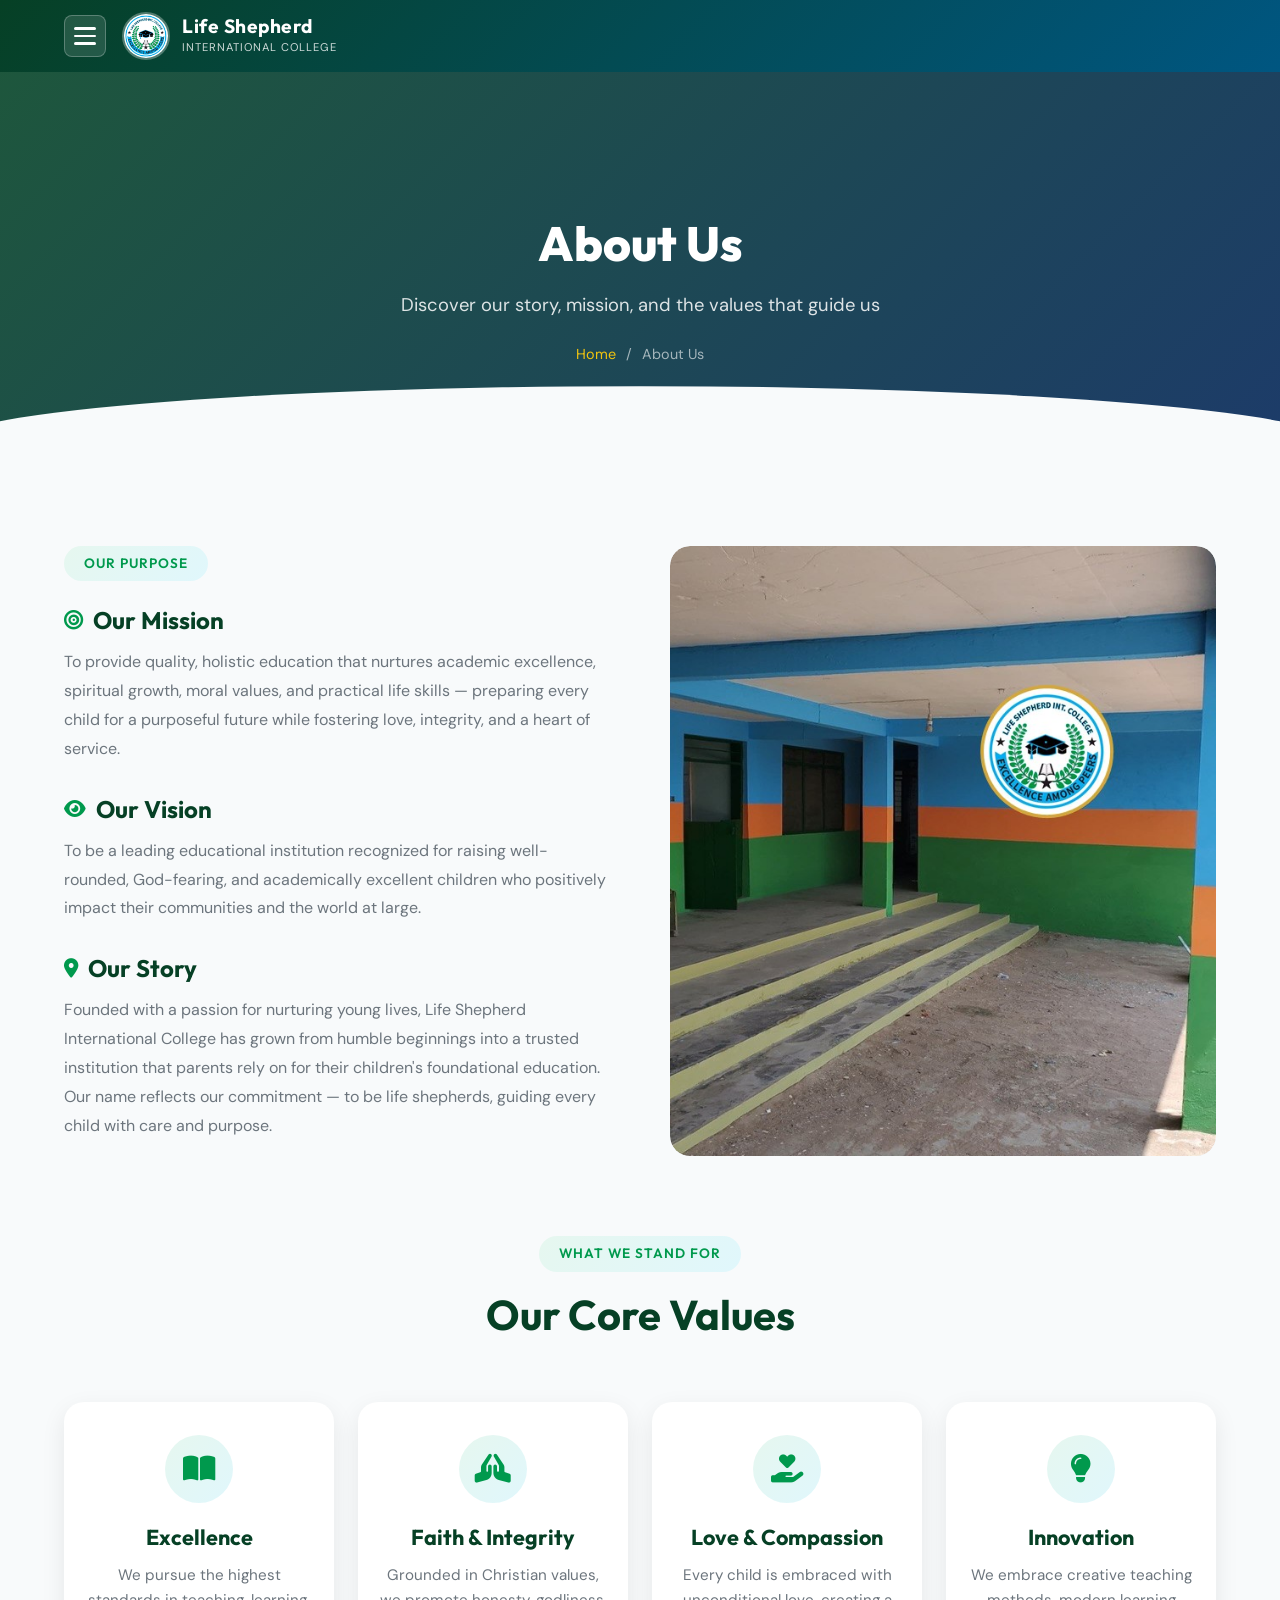
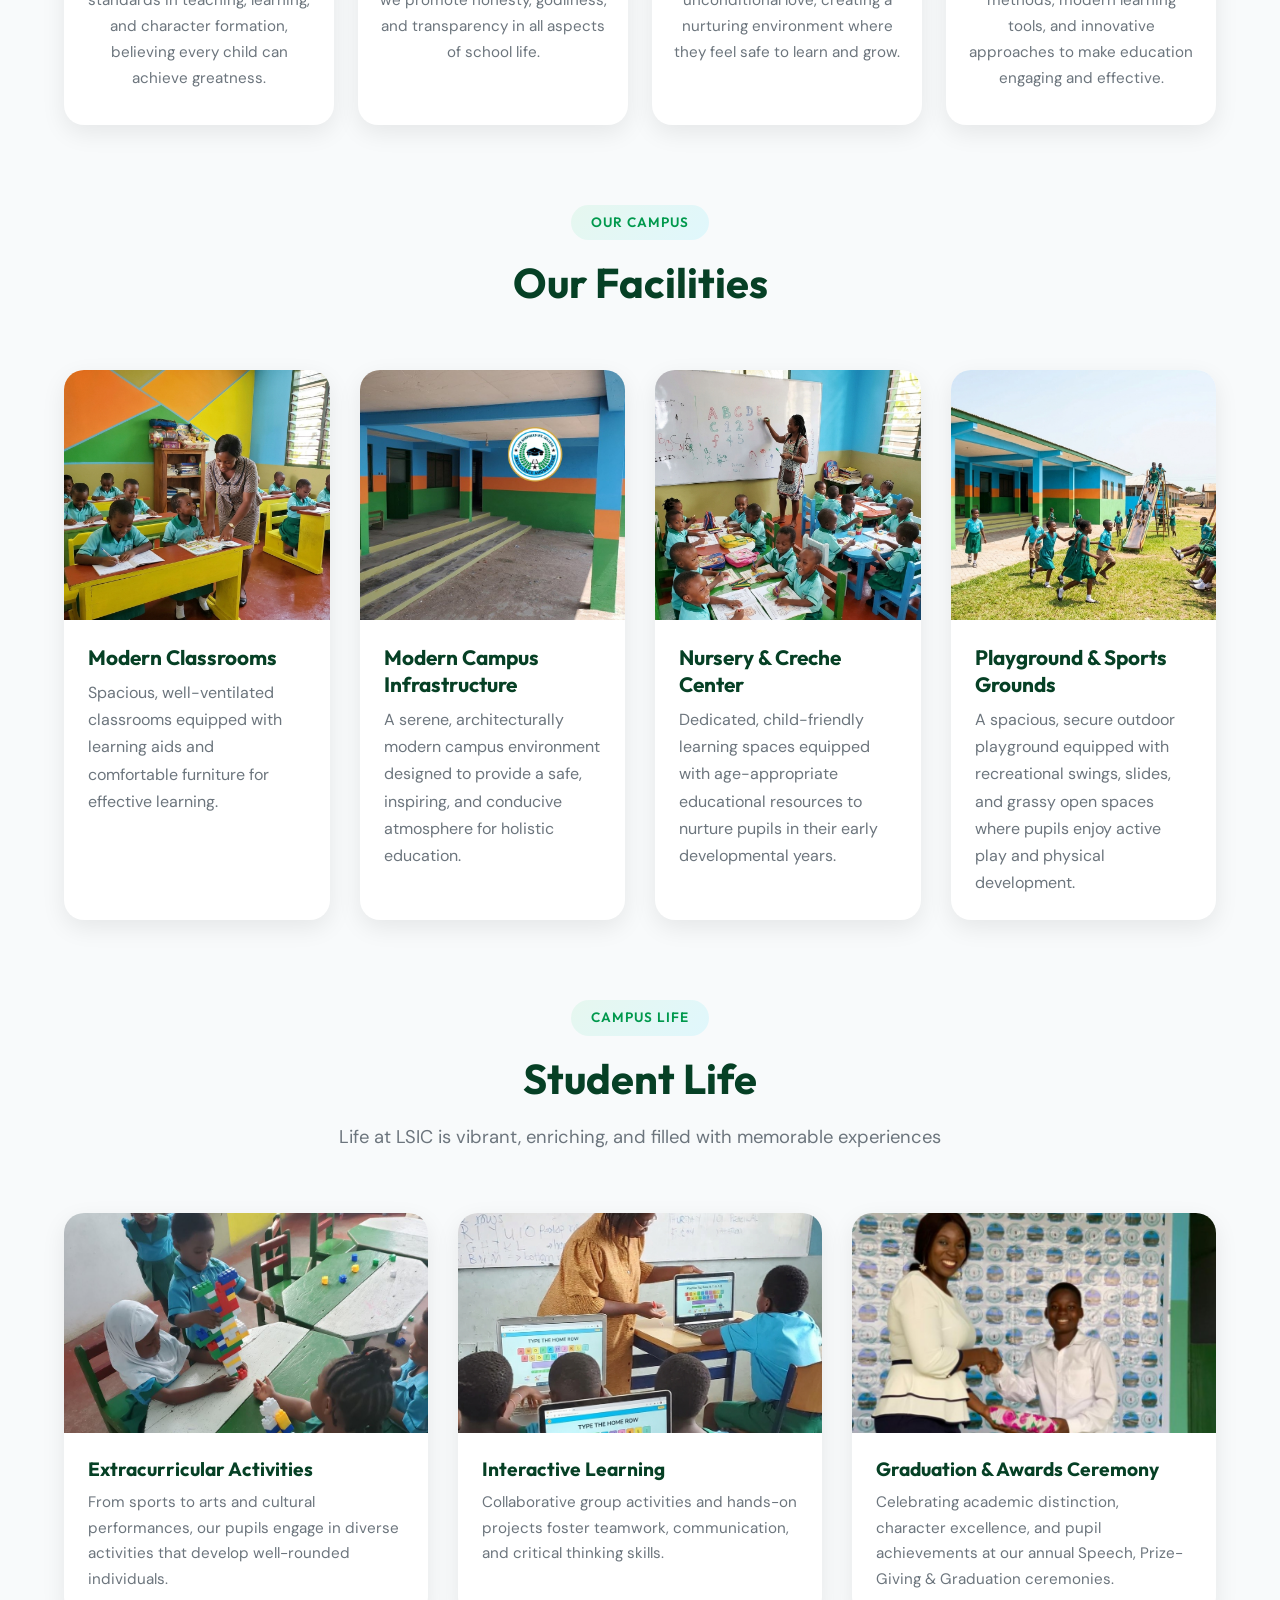
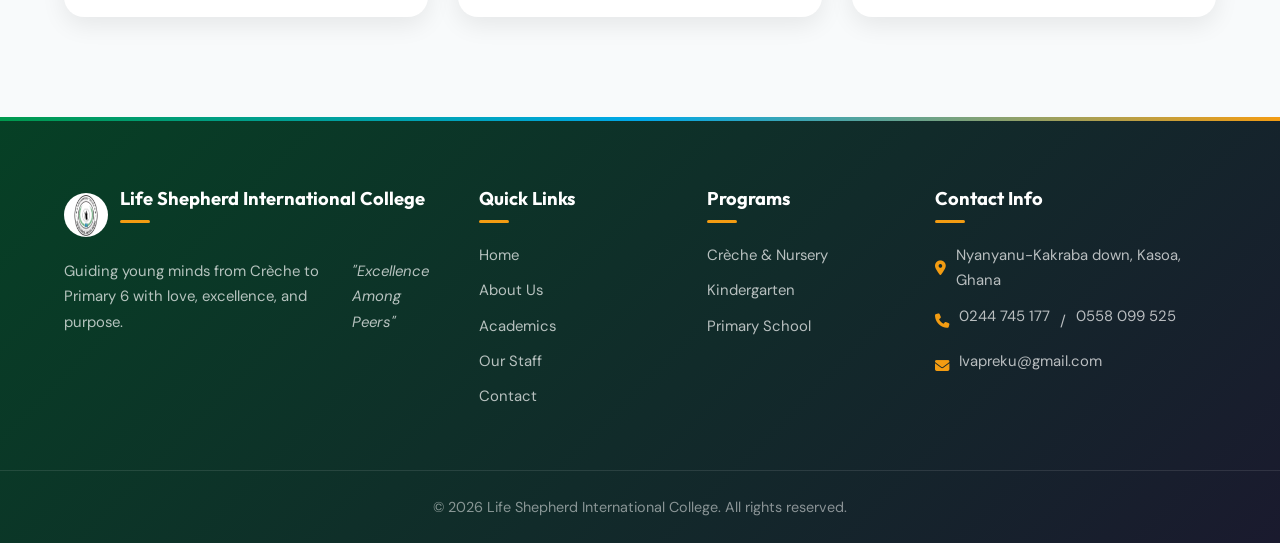
==== commit 1c1d637f: "hamburger icaon to hide context of header" ====
--- a/about.html
+++ b/about.html
@@ -21,13 +21,20 @@
   <!-- Header -->
   <header class="header" id="header">
     <nav class="nav-container">
-      <a href="index.html" class="logo">
-        <img src="images/lsic.jpg" alt="LSIC Logo" class="logo-img" />
-        <div class="logo-text">
-          <span class="logo-name">Life Shepherd</span>
-          <span class="logo-tagline">International College</span>
-        </div>
-      </a>
+      <div class="nav-left">
+        <button class="hamburger" id="hamburger" aria-label="Toggle Navigation Menu" type="button">
+          <span></span>
+          <span></span>
+          <span></span>
+        </button>
+        <a href="index.html" class="logo">
+          <img src="images/lsic.jpg" alt="LSIC Logo" class="logo-img" />
+          <div class="logo-text">
+            <span class="logo-name">Life Shepherd</span>
+            <span class="logo-tagline">International College</span>
+          </div>
+        </a>
+      </div>
       <ul class="nav-menu" id="nav-menu">
         <li><a href="index.html" class="nav-link">Home</a></li>
         <li><a href="about.html" class="nav-link active">About Us</a></li>
@@ -35,11 +42,6 @@
         <li><a href="staff.html" class="nav-link">Our Staff</a></li>
         <li><a href="contact.html" class="nav-link">Contact</a></li>
       </ul>
-      <div class="hamburger" id="hamburger">
-        <span></span>
-        <span></span>
-        <span></span>
-      </div>
     </nav>
   </header>
 
--- a/style.css
+++ b/style.css
@@ -129,6 +129,13 @@
   justify-content: space-between;
   align-items: center;
   padding: 12px 24px;
+  position: relative;
+}
+
+.nav-left {
+  display: flex;
+  align-items: center;
+  gap: 16px;
 }
 
 .logo {
@@ -177,74 +184,124 @@
   text-transform: uppercase;
 }
 
+/* Dropdown Navigation Menu Toggling from Top of Main Header */
 .nav-menu {
-  display: flex;
+  position: absolute;
+  top: 100%;
+  left: 0;
+  width: 100%;
+  display: flex;
+  justify-content: center;
+  align-items: center;
   list-style: none;
-  gap: 8px;
+  gap: 12px;
+  padding: 16px 24px;
+  background: linear-gradient(135deg, rgba(6, 64, 37, 0.98) 0%, rgba(0, 86, 129, 0.98) 100%);
+  backdrop-filter: blur(15px);
+  -webkit-backdrop-filter: blur(15px);
+  border-top: 1px solid rgba(255, 255, 255, 0.12);
+  border-bottom: 3px solid var(--gold);
+  box-shadow: 0 15px 35px rgba(0, 0, 0, 0.3);
+  transform: translateY(-120%);
+  opacity: 0;
+  visibility: hidden;
+  pointer-events: none;
+  transition: transform 0.38s cubic-bezier(0.16, 1, 0.3, 1), opacity 0.3s ease, visibility 0.38s;
+  z-index: 999;
+}
+
+.nav-menu.active {
+  transform: translateY(0);
+  opacity: 1;
+  visibility: visible;
+  pointer-events: auto;
 }
 
 .nav-menu li a {
-  color: rgba(255, 255, 255, 0.85);
+  color: rgba(255, 255, 255, 0.9);
   text-decoration: none;
   font-family: var(--font-heading);
   font-weight: 500;
-  font-size: 0.95rem;
-  padding: 10px 18px;
+  font-size: 1rem;
+  padding: 10px 22px;
   border-radius: var(--radius-full);
   transition: var(--transition);
   position: relative;
+  display: inline-block;
 }
 
 .nav-menu li a:hover {
   color: var(--white);
-  background: rgba(255, 255, 255, 0.12);
+  background: rgba(255, 255, 255, 0.15);
+  transform: translateY(-2px);
 }
 
 .nav-menu li a.active {
   color: var(--white);
-  background: rgba(255, 255, 255, 0.18);
+  background: rgba(255, 255, 255, 0.22);
 }
 
 .nav-menu li a.active::after {
   content: "";
   position: absolute;
-  bottom: 2px;
+  bottom: 4px;
   left: 50%;
   transform: translateX(-50%);
-  width: 20px;
+  width: 24px;
   height: 3px;
   background: var(--gold);
   border-radius: 2px;
 }
 
-/* Hamburger */
+/* Hamburger at Top Left */
 .hamburger {
-  display: none;
+  display: flex;
   flex-direction: column;
+  justify-content: center;
+  align-items: center;
   cursor: pointer;
+  width: 42px;
+  height: 42px;
   padding: 8px;
   gap: 5px;
   z-index: 1001;
+  background: rgba(255, 255, 255, 0.12);
+  border: 1px solid rgba(255, 255, 255, 0.25);
+  border-radius: var(--radius-sm);
+  transition: var(--transition);
+  outline: none;
+}
+
+.hamburger:hover {
+  background: rgba(255, 255, 255, 0.22);
+  border-color: var(--gold);
+  transform: scale(1.05);
+}
+
+.hamburger:focus-visible {
+  box-shadow: 0 0 0 3px rgba(243, 156, 18, 0.5);
 }
 
 .hamburger span {
-  width: 26px;
-  height: 3px;
+  width: 22px;
+  height: 2.5px;
   background: var(--white);
   border-radius: 3px;
   transition: var(--transition);
+  transform-origin: center;
 }
 
 .hamburger.active span:nth-child(1) {
-  transform: rotate(-45deg) translate(-6px, 6px);
+  transform: translateY(7.5px) rotate(45deg);
 }
 
 .hamburger.active span:nth-child(2) {
   opacity: 0;
+  transform: scaleX(0);
 }
 
 .hamburger.active span:nth-child(3) {
-  transform: rotate(45deg) translate(-6px, -6px);
+  transform: translateY(-7.5px) rotate(-45deg);
 }
 
 /* ====================================
@@ -575,14 +632,14 @@
    ==================================== */
 .cards-grid {
   display: grid;
-  grid-template-columns: repeat(auto-fit, minmax(270px, 1fr));
-  gap: 30px;
+  grid-template-columns: repeat(4, 1fr);
+  gap: 24px;
   margin: 40px 0;
 }
 
 .card {
   background: var(--white);
-  padding: 36px 28px;
+  padding: 32px 20px;
   border-radius: var(--radius-lg);
   box-shadow: var(--shadow-md);
   transition: var(--transition);
@@ -685,7 +742,7 @@
 
 .program-preview-img {
   position: relative;
-  height: 220px;
+  height: 230px;
   overflow: hidden;
 }
 
@@ -694,6 +751,21 @@
   height: 100%;
   object-fit: cover;
   transition: var(--transition-slow);
+}
+
+.program-preview-img img.program-img-creche,
+.program-preview-img img[src*="creche classroom"] {
+  object-position: center 18% !important;
+}
+
+.program-preview-img img.program-img-kg,
+.program-preview-img img[src*="KG-class"] {
+  object-position: center 25% !important;
+}
+
+.program-preview-img img.program-img-primary,
+.program-preview-img img[src*="IT teacher"] {
+  object-position: center 15% !important;
 }
 
 .program-preview-card:hover .program-preview-img img {
@@ -1619,6 +1691,11 @@
     gap: 30px;
   }
 
+  .cards-grid {
+    grid-template-columns: repeat(2, 1fr);
+    gap: 20px;
+  }
+
   .programs-preview-grid {
     grid-template-columns: 1fr;
     max-width: 500px;
@@ -1647,32 +1724,22 @@
 }
 
 @media (max-width: 768px) {
-  .hamburger {
-    display: flex;
-  }
-
   .nav-menu {
-    position: fixed;
-    left: -100%;
-    top: 72px;
     flex-direction: column;
-    background: var(--green-deep);
+    gap: 8px;
+    padding: 24px 16px;
+  }
+
+  .nav-menu li {
+    width: 100%;
+    max-width: 320px;
+  }
+
+  .nav-menu li a {
+    display: block;
+    padding: 12px 20px;
     width: 100%;
     text-align: center;
-    transition: var(--transition);
-    box-shadow: 0 10px 30px rgba(0, 0, 0, 0.15);
-    padding: 24px 0;
-    gap: 4px;
-  }
-
-  .nav-menu.active {
-    left: 0;
-  }
-
-  .nav-menu li a {
-    display: block;
-    padding: 14px 24px;
-    border-radius: 0;
   }
 
   .hero h1 {
@@ -1874,12 +1941,31 @@
   object-position: center center !important;
 }
 
-/* Perfect framing for IT Teacher image so teacher is clearly visible */
+/* Perfect framing for IT Teacher image so teacher and classroom are clearly visible */
 img[src*="IT teacher"],
 .student-img[src*="IT teacher"],
-.academic-image img[src*="IT teacher"] {
+.academic-image img[src*="IT teacher"],
+.program-img-primary {
   object-fit: cover;
-  object-position: center top !important;
+  object-position: center 15% !important;
+}
+
+/* Perfect framing for Creche & Nursery classroom images */
+img[src*="creche classroom"],
+.facility-img[src*="creche classroom"],
+.academic-image img[src*="creche classroom"],
+.program-img-creche {
+  object-fit: cover;
+  object-position: center 18% !important;
+}
+
+/* Perfect framing for Kindergarten images */
+img[src*="KG-class"],
+.facility-img[src*="KG-class"],
+.academic-image img[src*="KG-class"],
+.program-img-kg {
+  object-fit: cover;
+  object-position: center 25% !important;
 }
 
 /* Perfect framing for Extracurricular Activities image - brought down for optimal view */
@@ -1891,24 +1977,20 @@
   object-position: center 35% !important;
 }
 
-/* Perfect framing for Campus, Playground, Creche Facilities & Student images */
+/* Perfect framing for Campus, Playground, Facilities & Student images */
 img[src*="building.jpg"],
 img[src*="campus-building.jpg"],
 img[src*="campus-infrastructure.jpg"],
 img[src*="completed-building.jpg"],
 img[src*="modern-campus-building.jpg"],
 img[src*="playground.jpg"],
-img[src*="creche classroom.jpg"],
-img[src*="KG-class.jpg"],
 img[src*="stud.jpg"],
 .facility-img[src*="building.jpg"],
 .facility-img[src*="campus-building.jpg"],
 .facility-img[src*="campus-infrastructure.jpg"],
 .facility-img[src*="completed-building.jpg"],
 .facility-img[src*="modern-campus-building.jpg"],
-.facility-img[src*="playground.jpg"],
-.facility-img[src*="KG-class.jpg"],
-.facility-img[src*="creche classroom.jpg"] {
+.facility-img[src*="playground.jpg"] {
   object-fit: cover;
   object-position: center center !important;
 }
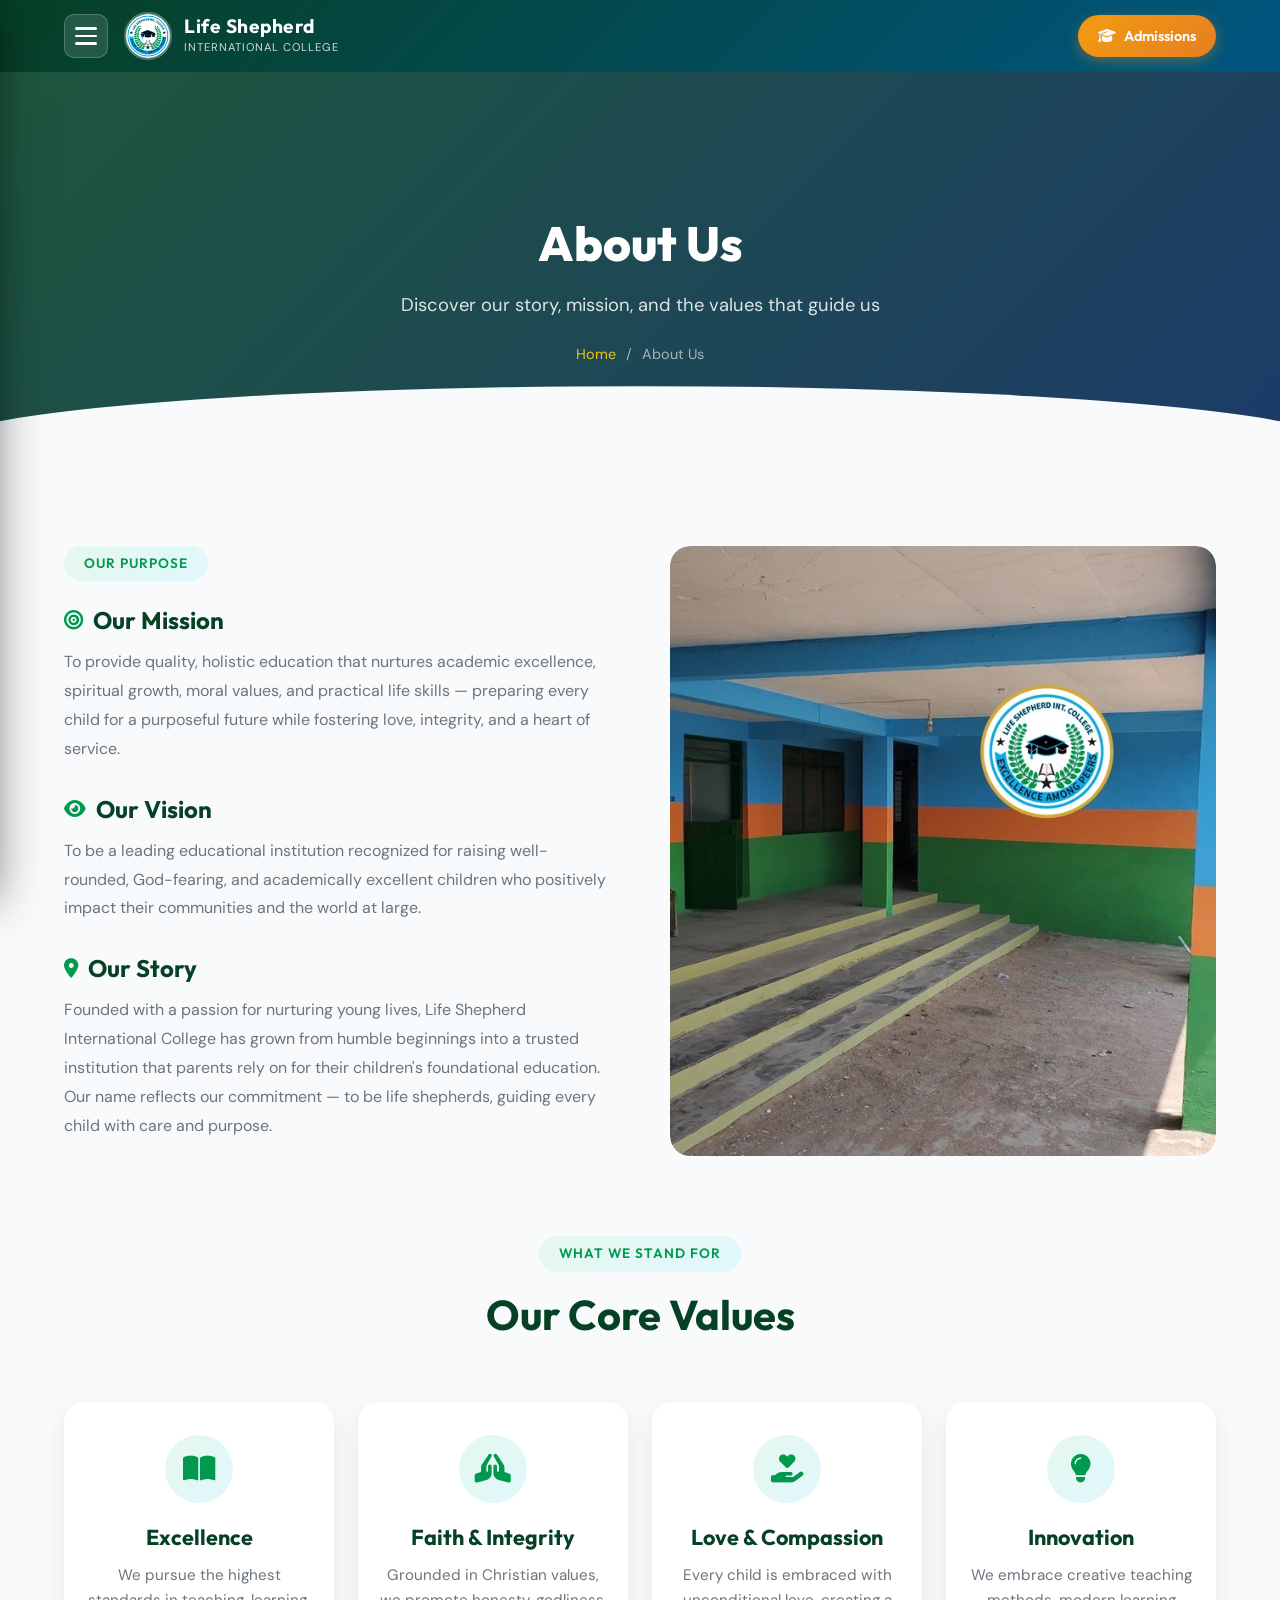
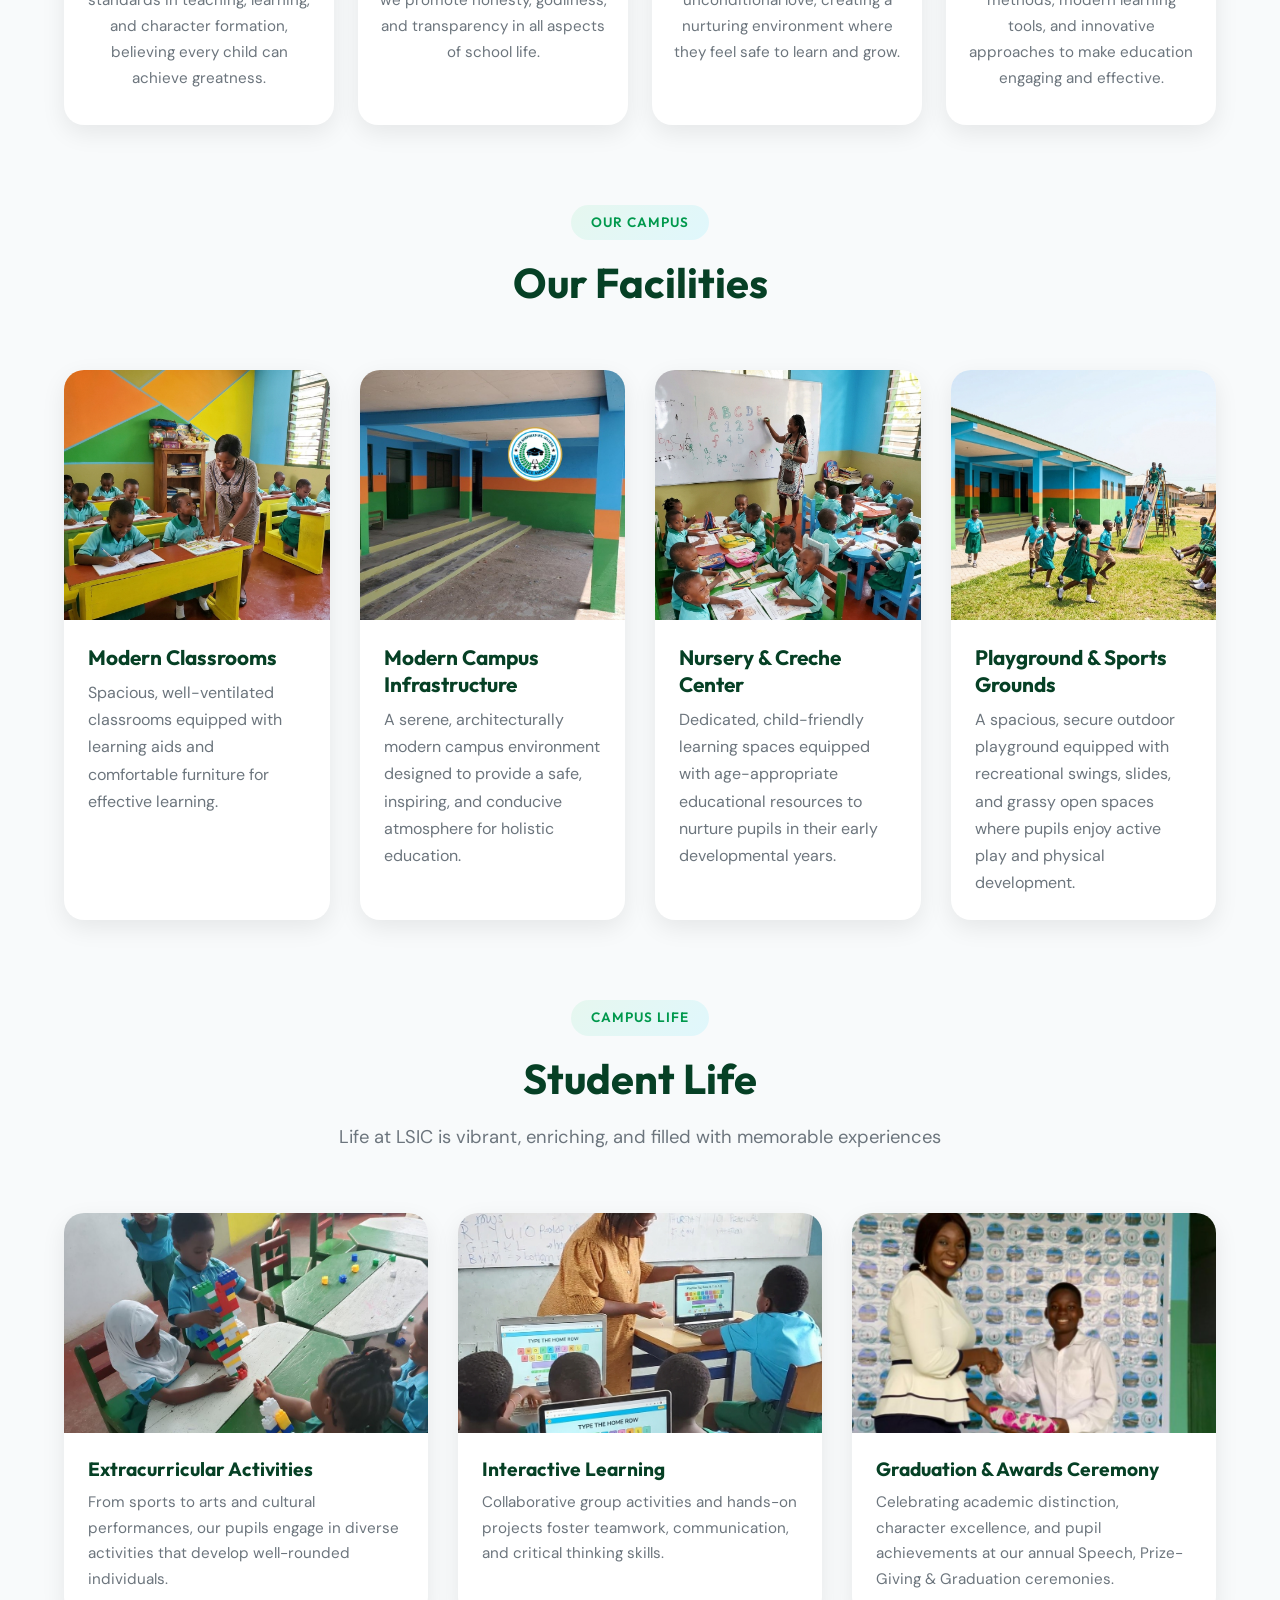
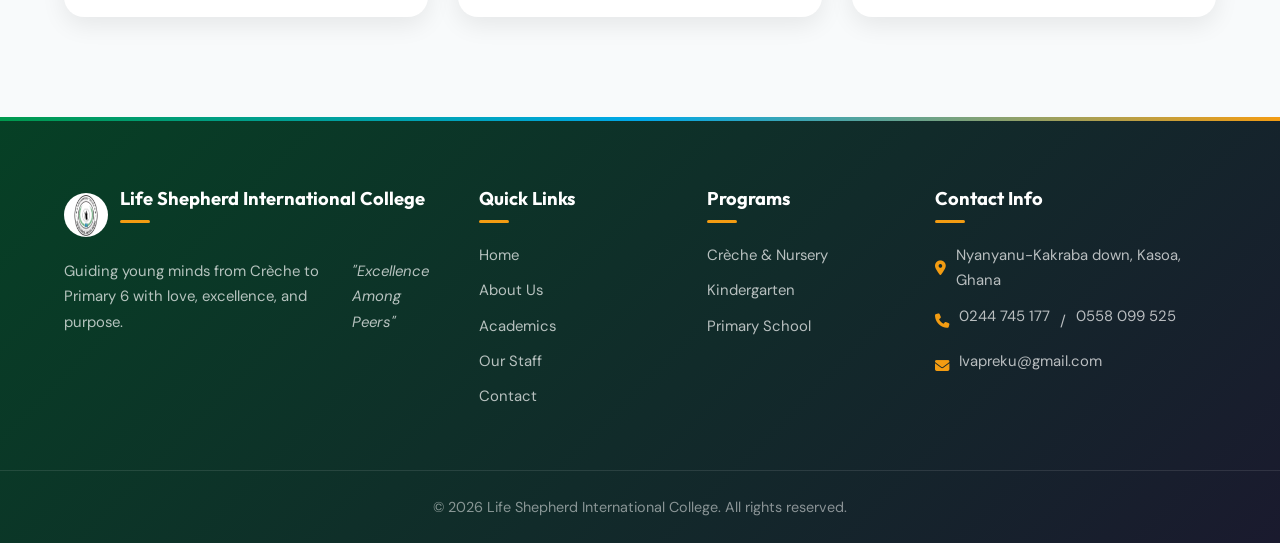
==== commit d85a0efa: "new hamburger design generated" ====
--- a/about.html
+++ b/about.html
@@ -22,7 +22,7 @@
   <header class="header" id="header">
     <nav class="nav-container">
       <div class="nav-left">
-        <button class="hamburger" id="hamburger" aria-label="Toggle Navigation Menu" type="button">
+        <button class="hamburger" id="hamburger" aria-label="Open Navigation Menu" aria-expanded="false" type="button">
           <span></span>
           <span></span>
           <span></span>
@@ -35,15 +35,77 @@
           </div>
         </a>
       </div>
-      <ul class="nav-menu" id="nav-menu">
-        <li><a href="index.html" class="nav-link">Home</a></li>
-        <li><a href="about.html" class="nav-link active">About Us</a></li>
-        <li><a href="academics.html" class="nav-link">Academics</a></li>
-        <li><a href="staff.html" class="nav-link">Our Staff</a></li>
-        <li><a href="contact.html" class="nav-link">Contact</a></li>
-      </ul>
+
+      <div class="header-actions">
+        <a href="contact.html" class="header-cta-btn">
+          <i class="fa-solid fa-graduation-cap"></i>
+          <span>Admissions</span>
+        </a>
+      </div>
     </nav>
   </header>
+
+  <!-- Slide-out Navigation Drawer -->
+  <div class="nav-drawer-backdrop" id="drawerBackdrop"></div>
+  <aside class="nav-drawer" id="navDrawer" aria-hidden="true">
+    <div class="drawer-header">
+      <a href="index.html" class="drawer-logo">
+        <img src="images/lsic.jpg" alt="LSIC Logo" class="logo-img" />
+        <div class="logo-text">
+          <span class="logo-name">Life Shepherd</span>
+          <span class="logo-tagline">International College</span>
+        </div>
+      </a>
+      <button class="drawer-close" id="drawerClose" aria-label="Close Navigation Menu" type="button">
+        <i class="fa-solid fa-xmark"></i>
+      </button>
+    </div>
+
+    <div class="drawer-body">
+      <ul class="nav-menu" id="nav-menu">
+        <li>
+          <a href="index.html" class="nav-link">
+            <i class="fa-solid fa-house"></i>
+            <span>Home</span>
+          </a>
+        </li>
+        <li>
+          <a href="about.html" class="nav-link active">
+            <i class="fa-solid fa-school"></i>
+            <span>About Us</span>
+          </a>
+        </li>
+        <li>
+          <a href="academics.html" class="nav-link">
+            <i class="fa-solid fa-book-open"></i>
+            <span>Academics</span>
+          </a>
+        </li>
+        <li>
+          <a href="staff.html" class="nav-link">
+            <i class="fa-solid fa-chalkboard-user"></i>
+            <span>Our Staff</span>
+          </a>
+        </li>
+        <li>
+          <a href="contact.html" class="nav-link">
+            <i class="fa-solid fa-envelope"></i>
+            <span>Contact</span>
+          </a>
+        </li>
+      </ul>
+    </div>
+
+    <div class="drawer-footer">
+      <div class="drawer-contact-info">
+        <p><i class="fa-solid fa-phone"></i> +233 (0) 54 836 2950</p>
+        <p><i class="fa-solid fa-location-dot"></i> Pokuase, Accra - Ghana</p>
+      </div>
+      <a href="contact.html" class="btn btn-primary drawer-cta">
+        <i class="fa-solid fa-paper-plane"></i> Get in Touch
+      </a>
+    </div>
+  </aside>
 
   <main class="main">
     <!-- Page Banner -->
--- a/style.css
+++ b/style.css
@@ -129,7 +129,6 @@
   justify-content: space-between;
   align-items: center;
   padding: 12px 24px;
-  position: relative;
 }
 
 .nav-left {
@@ -184,90 +183,21 @@
   text-transform: uppercase;
 }
 
-/* Dropdown Navigation Menu Toggling from Top of Main Header */
-.nav-menu {
-  position: absolute;
-  top: 100%;
-  left: 0;
-  width: 100%;
-  display: flex;
-  justify-content: center;
-  align-items: center;
-  list-style: none;
-  gap: 12px;
-  padding: 16px 24px;
-  background: linear-gradient(135deg, rgba(6, 64, 37, 0.98) 0%, rgba(0, 86, 129, 0.98) 100%);
-  backdrop-filter: blur(15px);
-  -webkit-backdrop-filter: blur(15px);
-  border-top: 1px solid rgba(255, 255, 255, 0.12);
-  border-bottom: 3px solid var(--gold);
-  box-shadow: 0 15px 35px rgba(0, 0, 0, 0.3);
-  transform: translateY(-120%);
-  opacity: 0;
-  visibility: hidden;
-  pointer-events: none;
-  transition: transform 0.38s cubic-bezier(0.16, 1, 0.3, 1), opacity 0.3s ease, visibility 0.38s;
-  z-index: 999;
-}
-
-.nav-menu.active {
-  transform: translateY(0);
-  opacity: 1;
-  visibility: visible;
-  pointer-events: auto;
-}
-
-.nav-menu li a {
-  color: rgba(255, 255, 255, 0.9);
-  text-decoration: none;
-  font-family: var(--font-heading);
-  font-weight: 500;
-  font-size: 1rem;
-  padding: 10px 22px;
-  border-radius: var(--radius-full);
-  transition: var(--transition);
-  position: relative;
-  display: inline-block;
-}
-
-.nav-menu li a:hover {
-  color: var(--white);
-  background: rgba(255, 255, 255, 0.15);
-  transform: translateY(-2px);
-}
-
-.nav-menu li a.active {
-  color: var(--white);
-  background: rgba(255, 255, 255, 0.22);
-}
-
-.nav-menu li a.active::after {
-  content: "";
-  position: absolute;
-  bottom: 4px;
-  left: 50%;
-  transform: translateX(-50%);
-  width: 24px;
-  height: 3px;
-  background: var(--gold);
-  border-radius: 2px;
-}
-
-/* Hamburger at Top Left */
+/* Top-left Hamburger Button */
 .hamburger {
   display: flex;
   flex-direction: column;
   justify-content: center;
   align-items: center;
   cursor: pointer;
-  width: 42px;
-  height: 42px;
-  padding: 8px;
+  width: 44px;
+  height: 44px;
+  padding: 10px;
   gap: 5px;
   z-index: 1001;
   background: rgba(255, 255, 255, 0.12);
-  border: 1px solid rgba(255, 255, 255, 0.25);
-  border-radius: var(--radius-sm);
+  border: 1px solid rgba(255, 255, 255, 0.22);
+  border-radius: 10px;
   transition: var(--transition);
   outline: none;
 }
@@ -302,6 +232,237 @@
 
 .hamburger.active span:nth-child(3) {
   transform: translateY(-7.5px) rotate(-45deg);
+}
+
+/* Header Actions / CTA */
+.header-actions {
+  display: flex;
+  align-items: center;
+}
+
+.header-cta-btn {
+  display: inline-flex;
+  align-items: center;
+  gap: 8px;
+  padding: 9px 20px;
+  background: linear-gradient(135deg, var(--gold) 0%, #e67e22 100%);
+  color: var(--white);
+  font-family: var(--font-heading);
+  font-size: 0.9rem;
+  font-weight: 600;
+  border-radius: var(--radius-full);
+  text-decoration: none;
+  box-shadow: 0 4px 14px rgba(243, 156, 18, 0.35);
+  transition: var(--transition);
+}
+
+.header-cta-btn:hover {
+  transform: translateY(-2px);
+  box-shadow: 0 6px 18px rgba(243, 156, 18, 0.45);
+  color: var(--white);
+}
+
+/* ====================================
+   Slide-out Navigation Drawer
+   ==================================== */
+.nav-drawer-backdrop {
+  position: fixed;
+  inset: 0;
+  background: rgba(0, 0, 0, 0.65);
+  backdrop-filter: blur(6px);
+  -webkit-backdrop-filter: blur(6px);
+  z-index: 9998;
+  opacity: 0;
+  visibility: hidden;
+  transition: opacity 0.35s ease, visibility 0.35s;
+}
+
+.nav-drawer-backdrop.active {
+  opacity: 1;
+  visibility: visible;
+}
+
+.nav-drawer {
+  position: fixed;
+  top: 0;
+  left: 0;
+  width: 340px;
+  max-width: 86vw;
+  height: 100vh;
+  height: 100dvh;
+  background: linear-gradient(180deg, #073a22 0%, #042416 55%, #021a24 100%);
+  border-right: 1px solid rgba(255, 255, 255, 0.14);
+  box-shadow: 12px 0 45px rgba(0, 0, 0, 0.5);
+  z-index: 9999;
+  display: flex;
+  flex-direction: column;
+  transform: translateX(-105%);
+  transition: transform 0.38s cubic-bezier(0.16, 1, 0.3, 1);
+  overflow: hidden;
+}
+
+.nav-drawer.active {
+  transform: translateX(0);
+}
+
+body.drawer-open {
+  overflow: hidden;
+}
+
+/* Drawer Header */
+.drawer-header {
+  display: flex;
+  align-items: center;
+  justify-content: space-between;
+  padding: 18px 22px;
+  border-bottom: 1px solid rgba(255, 255, 255, 0.12);
+  background: rgba(0, 0, 0, 0.18);
+}
+
+.drawer-logo {
+  display: flex;
+  align-items: center;
+  gap: 12px;
+  text-decoration: none;
+  color: var(--white);
+}
+
+.drawer-logo .logo-img {
+  width: 44px !important;
+  height: 44px !important;
+  max-width: 44px !important;
+  max-height: 44px !important;
+  border-radius: 50% !important;
+  object-fit: cover !important;
+  border: 2px solid var(--gold);
+}
+
+.drawer-close {
+  display: flex;
+  align-items: center;
+  justify-content: center;
+  width: 38px;
+  height: 38px;
+  border-radius: 50%;
+  background: rgba(255, 255, 255, 0.08);
+  border: 1px solid rgba(255, 255, 255, 0.18);
+  color: var(--white);
+  font-size: 1.15rem;
+  cursor: pointer;
+  transition: var(--transition);
+  outline: none;
+}
+
+.drawer-close:hover {
+  background: rgba(231, 76, 60, 0.85);
+  border-color: rgba(231, 76, 60, 1);
+  transform: rotate(90deg);
+}
+
+/* Drawer Body & Navigation */
+.drawer-body {
+  flex: 1;
+  overflow-y: auto;
+  padding: 24px 18px;
+}
+
+.nav-drawer .nav-menu {
+  display: flex;
+  flex-direction: column;
+  list-style: none;
+  gap: 8px;
+  margin: 0;
+  padding: 0;
+}
+
+.nav-drawer .nav-menu li a {
+  display: flex;
+  align-items: center;
+  gap: 14px;
+  color: rgba(255, 255, 255, 0.88);
+  text-decoration: none;
+  font-family: var(--font-heading);
+  font-weight: 500;
+  font-size: 1.02rem;
+  padding: 13px 18px;
+  border-radius: 12px;
+  transition: var(--transition);
+  position: relative;
+  border-left: 3px solid transparent;
+}
+
+.nav-drawer .nav-menu li a i {
+  width: 22px;
+  text-align: center;
+  font-size: 1.1rem;
+  color: var(--gold);
+  transition: var(--transition);
+}
+
+.nav-drawer .nav-menu li a:hover {
+  color: var(--white);
+  background: rgba(255, 255, 255, 0.12);
+  border-left-color: rgba(243, 156, 18, 0.6);
+  transform: translateX(6px);
+}
+
+.nav-drawer .nav-menu li a:hover i {
+  transform: scale(1.15);
+}
+
+.nav-drawer .nav-menu li a.active {
+  color: var(--white);
+  background: linear-gradient(135deg, rgba(243, 156, 18, 0.28) 0%, rgba(243, 156, 18, 0.08) 100%);
+  border-left-color: var(--gold);
+  font-weight: 600;
+}
+
+.nav-drawer .nav-menu li a.active i {
+  color: var(--gold);
+}
+
+/* Drawer Footer */
+.drawer-footer {
+  padding: 18px 20px;
+  border-top: 1px solid rgba(255, 255, 255, 0.12);
+  background: rgba(0, 0, 0, 0.22);
+  display: flex;
+  flex-direction: column;
+  gap: 14px;
+}
+
+.drawer-contact-info {
+  display: flex;
+  flex-direction: column;
+  gap: 8px;
+}
+
+.drawer-contact-info p {
+  display: flex;
+  align-items: center;
+  gap: 10px;
+  font-size: 0.82rem;
+  color: rgba(255, 255, 255, 0.78);
+  margin: 0;
+}
+
+.drawer-contact-info p i {
+  color: var(--gold);
+  font-size: 0.9rem;
+  width: 16px;
+  text-align: center;
+}
+
+.drawer-cta {
+  width: 100%;
+  text-align: center;
+  display: flex;
+  align-items: center;
+  justify-content: center;
+  gap: 8px;
+  padding: 11px 18px;
+  font-size: 0.92rem;
+  border-radius: var(--radius-full);
 }
 
 /* ====================================
@@ -1708,6 +1869,16 @@
     gap: 40px;
   }
 
+  .about-hero h1 {
+    font-size: 2.6rem;
+  }
+
+  .student-gallery {
+    grid-template-columns: 1fr;
+    max-width: 500px;
+    margin: 0 auto;
+  }
+
   .academic-card,
   .academic-card.reverse {
     grid-template-columns: 1fr;
@@ -1724,30 +1895,33 @@
 }
 
 @media (max-width: 768px) {
-  .nav-menu {
+  .header-cta-btn {
+    padding: 8px 14px;
+    font-size: 0.85rem;
+  }
+
+  .hero h1,
+  .about-hero h1 {
+    font-size: 2.1rem;
+  }
+
+  .hero p,
+  .about-hero p {
+    font-size: 1.05rem;
+  }
+
+  .about-hero {
+    padding: 120px 20px 50px;
+  }
+
+  .about-highlights-strip {
     flex-direction: column;
-    gap: 8px;
-    padding: 24px 16px;
-  }
-
-  .nav-menu li {
     width: 100%;
-    max-width: 320px;
-  }
-
-  .nav-menu li a {
-    display: block;
-    padding: 12px 20px;
+  }
+
+  .highlight-item {
     width: 100%;
-    text-align: center;
-  }
-
-  .hero h1 {
-    font-size: 2.3rem;
-  }
-
-  .hero p {
-    font-size: 1.05rem;
+    justify-content: center;
   }
 
   .section-header h2 {
@@ -1768,12 +1942,28 @@
 }
 
 @media (max-width: 480px) {
-  .hero h1 {
-    font-size: 1.9rem;
-  }
-
-  .hero p {
+  .header-cta-btn span {
+    display: none;
+  }
+
+  .header-cta-btn {
+    padding: 8px 12px;
+  }
+  .hero h1,
+  .about-hero h1 {
+    font-size: 1.85rem;
+  }
+
+  .hero p,
+  .about-hero p {
     font-size: 0.95rem;
+  }
+
+  .purpose-card {
+    flex-direction: column;
+    align-items: flex-start;
+    gap: 14px;
+    padding: 18px 16px;
   }
 
   .hero-buttons {
@@ -1970,26 +2160,17 @@
 
 /* Perfect framing for Extracurricular Activities image - brought down for optimal view */
 img[src*="kidsplaying.jpg"],
-img[src*="kids-playing.png"],
-.student-img[src*="kidsplaying.jpg"],
-.student-img[src*="kids-playing.png"] {
+.student-img[src*="kidsplaying.jpg"] {
   object-fit: cover;
   object-position: center 35% !important;
 }
 
-/* Perfect framing for Campus, Playground, Facilities & Student images */
+/* Perfect framing for Campus, Playground & Facilities images */
 img[src*="building.jpg"],
-img[src*="campus-building.jpg"],
 img[src*="campus-infrastructure.jpg"],
-img[src*="completed-building.jpg"],
-img[src*="modern-campus-building.jpg"],
 img[src*="playground.jpg"],
-img[src*="stud.jpg"],
 .facility-img[src*="building.jpg"],
-.facility-img[src*="campus-building.jpg"],
 .facility-img[src*="campus-infrastructure.jpg"],
-.facility-img[src*="completed-building.jpg"],
-.facility-img[src*="modern-campus-building.jpg"],
 .facility-img[src*="playground.jpg"] {
   object-fit: cover;
   object-position: center center !important;
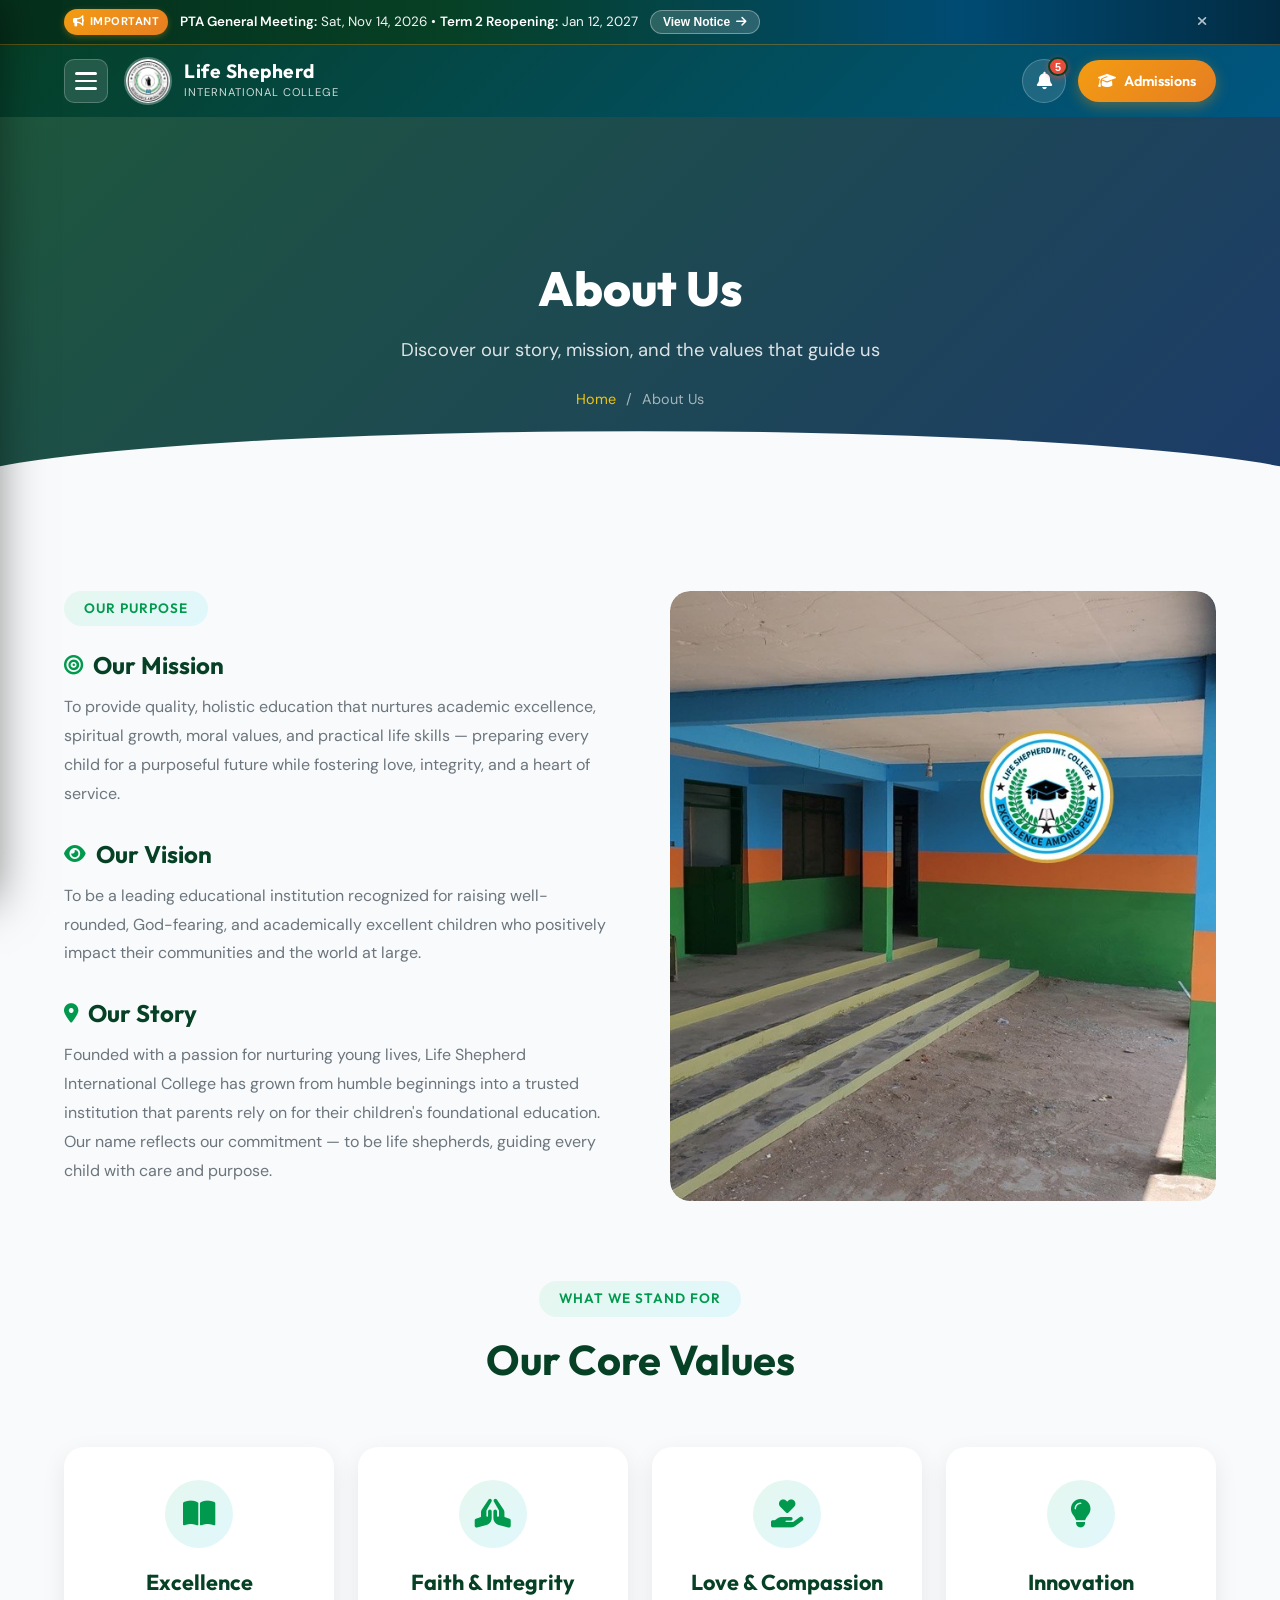
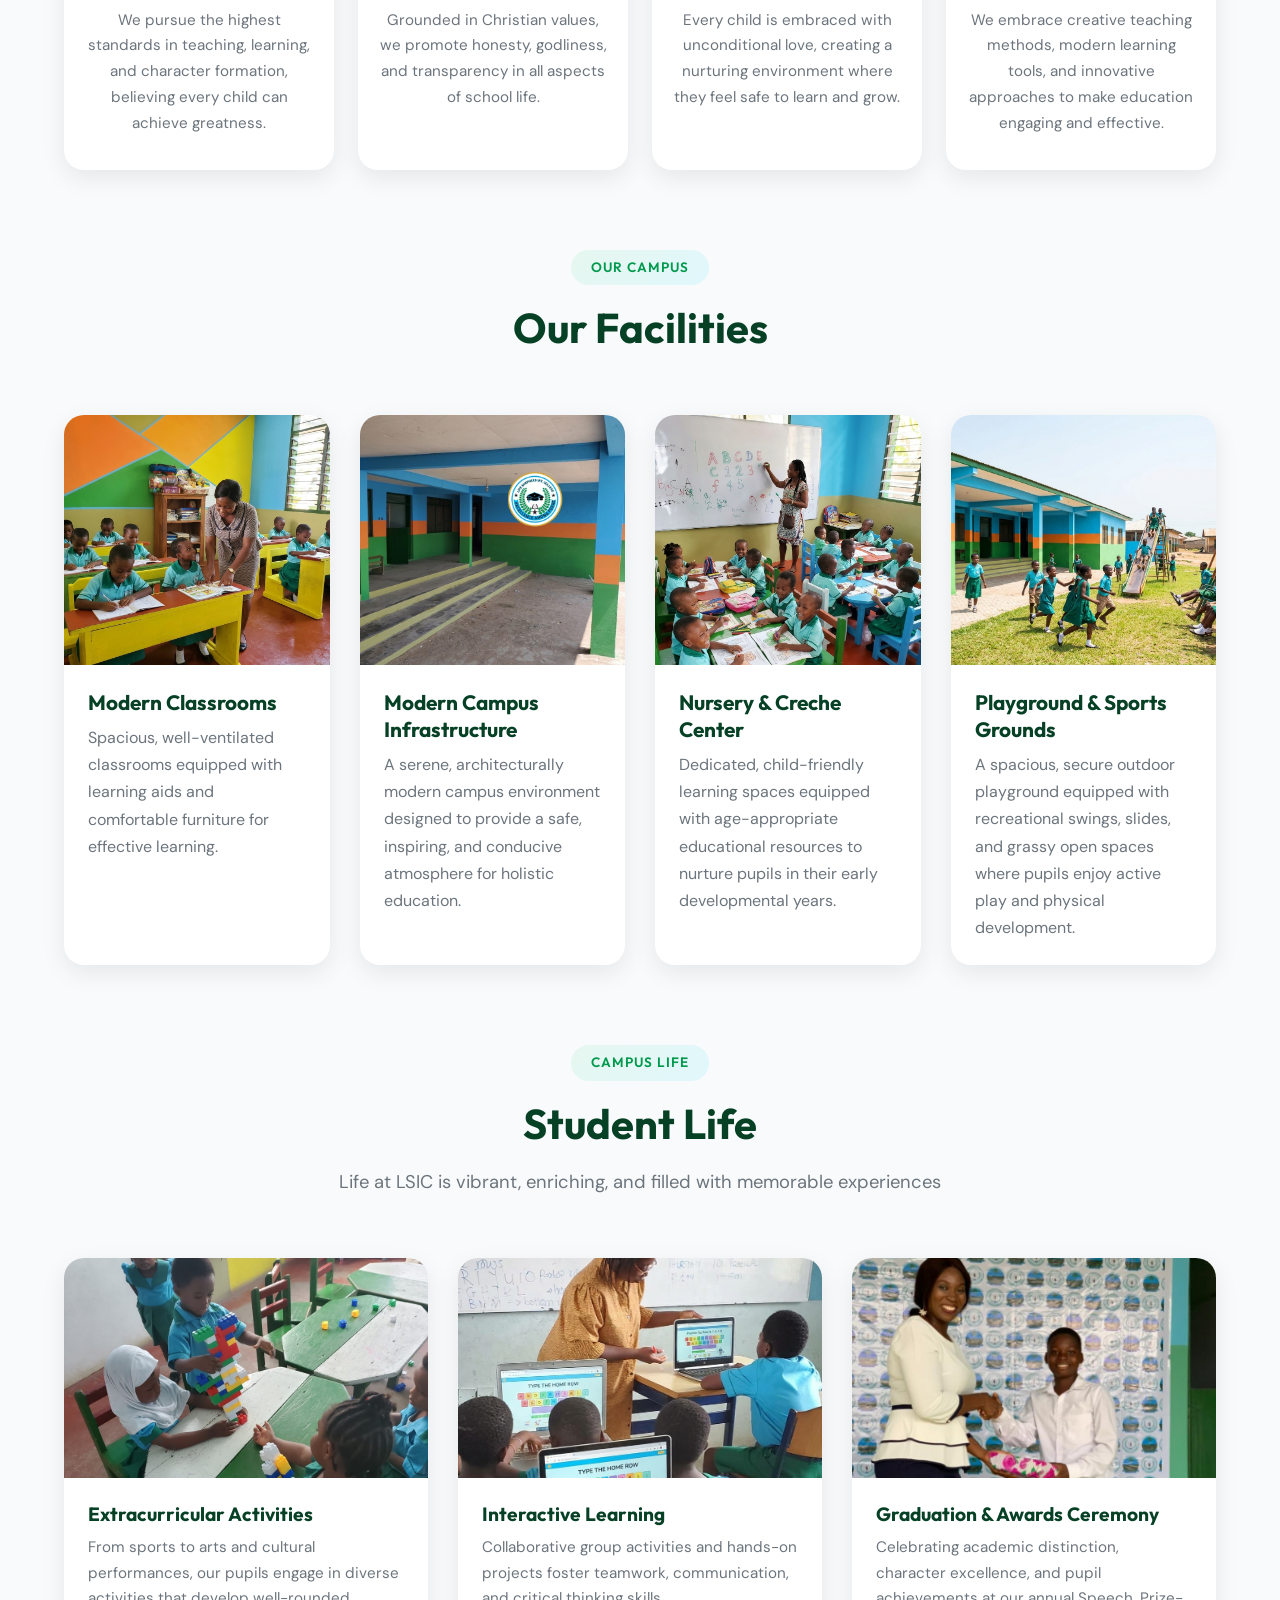
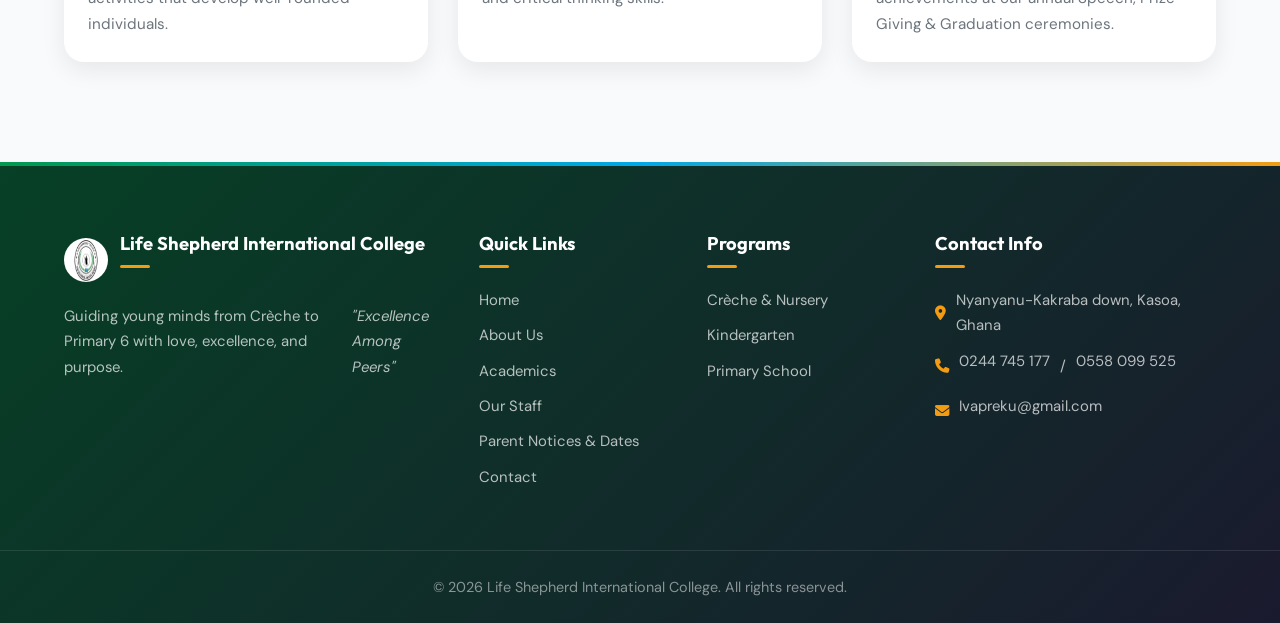
==== commit 4cb5cb31: "working on a new feature" ====
--- a/about.html
+++ b/about.html
@@ -20,30 +20,54 @@
 <body>
   <!-- Header -->
   <header class="header" id="header">
-    <nav class="nav-container">
-      <div class="nav-left">
-        <button class="hamburger" id="hamburger" aria-label="Open Navigation Menu" aria-expanded="false" type="button">
-          <span></span>
-          <span></span>
-          <span></span>
-        </button>
-        <a href="index.html" class="logo">
-          <img src="images/lsic.jpg" alt="LSIC Logo" class="logo-img" />
-          <div class="logo-text">
-            <span class="logo-name">Life Shepherd</span>
-            <span class="logo-tagline">International College</span>
-          </div>
-        </a>
-      </div>
-
-      <div class="header-actions">
-        <a href="contact.html" class="header-cta-btn">
-          <i class="fa-solid fa-graduation-cap"></i>
-          <span>Admissions</span>
-        </a>
-      </div>
-    </nav>
-  </header>
+      <!-- Top Announcement Banner -->
+      <div class="announcement-banner" id="announcementBanner" role="region" aria-label="School Announcements">
+        <div class="banner-inner">
+          <div class="banner-content">
+            <span class="banner-tag"><i class="fa-solid fa-bullhorn"></i> Important</span>
+            <span class="banner-text">
+              <strong>PTA General Meeting:</strong> Sat, Nov 14, 2026 &bull; <strong>Term 2 Reopening:</strong> Jan 12, 2027
+            </span>
+            <button class="banner-link-btn" type="button" data-open-notice="notif-pta-nov">
+              View Notice <i class="fa-solid fa-arrow-right"></i>
+            </button>
+          </div>
+          <button class="banner-close-btn" id="bannerCloseBtn" aria-label="Dismiss banner" type="button">
+            <i class="fa-solid fa-xmark"></i>
+          </button>
+        </div>
+      </div>
+
+      <nav class="nav-container">
+        <div class="nav-left">
+          <button class="hamburger" id="hamburger" aria-label="Open Navigation Menu" aria-expanded="false" type="button">
+            <span></span>
+            <span></span>
+            <span></span>
+          </button>
+          <a href="index.html" class="logo">
+            <img src="images/logo.png" alt="LSIC Logo" class="logo-img" />
+            <div class="logo-text">
+              <span class="logo-name">Life Shepherd</span>
+              <span class="logo-tagline">International College</span>
+            </div>
+          </a>
+        </div>
+
+        <div class="header-actions">
+          <div class="notif-bell-wrapper">
+            <button class="header-notif-btn" id="notifBellBtn" aria-label="Parent Notices & Announcements" type="button" aria-expanded="false" aria-haspopup="true">
+              <i class="fa-solid fa-bell"></i>
+              <span class="notif-badge" id="notifBadgeCount">5</span>
+            </button>
+          </div>
+          <a href="contact.html#admissions" class="header-cta-btn">
+            <i class="fa-solid fa-graduation-cap"></i>
+            <span>Admissions</span>
+          </a>
+        </div>
+      </nav>
+    </header>
 
   <!-- Slide-out Navigation Drawer -->
   <div class="nav-drawer-backdrop" id="drawerBackdrop"></div>
@@ -88,6 +112,13 @@
           </a>
         </li>
         <li>
+          <a href="index.html#notice-board" class="nav-link">
+            <i class="fa-solid fa-bullhorn"></i>
+            <span>Parent Notices</span>
+            <span class="nav-badge-pill">New</span>
+          </a>
+        </li>
+        <li>
           <a href="contact.html" class="nav-link">
             <i class="fa-solid fa-envelope"></i>
             <span>Contact</span>
@@ -98,8 +129,8 @@
 
     <div class="drawer-footer">
       <div class="drawer-contact-info">
-        <p><i class="fa-solid fa-phone"></i> +233 (0) 54 836 2950</p>
-        <p><i class="fa-solid fa-location-dot"></i> Pokuase, Accra - Ghana</p>
+        <p><i class="fa-solid fa-phone"></i> <a href="tel:+233244745177">0244 745 177</a> / <a href="tel:+233558099525">0558 099 525</a></p>
+        <p><i class="fa-solid fa-location-dot"></i> Nyanyanu-Kakraba Down, Kasoa, Ghana</p>
       </div>
       <a href="contact.html" class="btn btn-primary drawer-cta">
         <i class="fa-solid fa-paper-plane"></i> Get in Touch
@@ -124,7 +155,7 @@
     <!-- Mission & Vision -->
     <section class="about-section">
       <div class="section-content">
-        <div class="about-content">
+        <div class="about-content" id="story">
           <div class="about-text">
             <div class="section-badge">Our Purpose</div>
             <h3><i class="fa-solid fa-bullseye"></i> Our Mission</h3>
@@ -157,7 +188,7 @@
         </div>
 
         <!-- Core Values -->
-        <div class="values-section">
+        <div class="values-section" id="values">
           <div class="section-header">
             <span class="section-badge">What We Stand For</span>
             <h2>Our Core Values</h2>
@@ -209,7 +240,7 @@
         </div>
 
         <!-- Facilities -->
-        <div class="facilities-section">
+        <div class="facilities-section" id="facilities">
           <div class="section-header">
             <span class="section-badge">Our Campus</span>
             <h2>Our Facilities</h2>
@@ -252,7 +283,7 @@
         </div>
 
         <!-- Student Life -->
-        <div class="student-life-section">
+        <div class="student-life-section" id="student-life">
           <div class="section-header">
             <span class="section-badge">Campus Life</span>
             <h2>Student Life</h2>
@@ -312,13 +343,14 @@
         <a href="about.html">About Us</a>
         <a href="academics.html">Academics</a>
         <a href="staff.html">Our Staff</a>
+        <a href="index.html#notice-board">Parent Notices & Dates</a>
         <a href="contact.html">Contact</a>
       </div>
       <div class="footer-section">
         <h4>Programs</h4>
-        <a href="academics.html">Crèche & Nursery</a>
-        <a href="academics.html">Kindergarten</a>
-        <a href="academics.html">Primary School</a>
+        <a href="academics.html#creche">Crèche & Nursery</a>
+        <a href="academics.html#kindergarten">Kindergarten</a>
+        <a href="academics.html#primary">Primary School</a>
       </div>
       <div class="footer-section">
         <h4>Contact Info</h4>
--- a/style.css
+++ b/style.css
@@ -73,6 +73,10 @@
 html {
   scroll-behavior: smooth;
   font-size: 16px;
+}
+
+[id] {
+  scroll-margin-top: 100px;
 }
 
 body {
@@ -439,9 +443,10 @@
 
 .drawer-contact-info p {
   display: flex;
-  align-items: center;
+  align-items: flex-start;
   gap: 10px;
   font-size: 0.82rem;
+  line-height: 1.45;
   color: rgba(255, 255, 255, 0.78);
   margin: 0;
 }
@@ -451,6 +456,17 @@
   font-size: 0.9rem;
   width: 16px;
   text-align: center;
+  flex-shrink: 0;
+  margin-top: 2px;
+}
+
+.drawer-contact-info a {
+  color: inherit;
+  transition: color 0.2s ease;
+}
+
+.drawer-contact-info a:hover {
+  color: var(--gold);
 }
 
 .drawer-cta {
@@ -1606,10 +1622,24 @@
 /* Admissions Section */
 .admissions-section {
   margin-bottom: 60px;
+  scroll-margin-top: 100px;
+}
+
+.admissions-grid {
+  grid-template-columns: repeat(3, 1fr);
+  gap: 28px;
+}
+
+.admissions-grid .card {
+  display: flex;
+  flex-direction: column;
+  height: 100%;
 }
 
 .admissions-grid .card p {
   text-align: left;
+  line-height: 1.8;
+  flex: 1;
 }
 
 /* Social Section */
@@ -1855,6 +1885,12 @@
   .cards-grid {
     grid-template-columns: repeat(2, 1fr);
     gap: 20px;
+  }
+
+  .admissions-grid {
+    grid-template-columns: 1fr;
+    max-width: 550px;
+    margin: 40px auto;
   }
 
   .programs-preview-grid {
@@ -2260,3 +2296,1429 @@
   }
 }
 
+/* ====================================
+   Parent Notification System & Notice Board
+   ==================================== */
+
+:root {
+  --header-height: 72px;
+}
+
+.main {
+  margin-top: var(--header-height, 72px);
+  transition: margin-top 0.3s ease;
+}
+
+/* ------------------------------------
+   1. Top Announcement Banner
+   ------------------------------------ */
+.announcement-banner {
+  background: linear-gradient(90deg, #052f1b 0%, #064025 35%, #004b73 75%, #022b42 100%);
+  color: var(--white);
+  border-bottom: 1px solid rgba(243, 156, 18, 0.35);
+  position: relative;
+  overflow: hidden;
+  max-height: 60px;
+  transition: max-height 0.4s cubic-bezier(0.4, 0, 0.2, 1), opacity 0.3s ease, padding 0.3s ease;
+  z-index: 1002;
+}
+
+.announcement-banner.dismissed {
+  max-height: 0 !important;
+  opacity: 0 !important;
+  padding: 0 !important;
+  border-bottom: none !important;
+  pointer-events: none;
+}
+
+.banner-inner {
+  max-width: var(--container-max);
+  margin: 0 auto;
+  padding: 8px 24px;
+  display: flex;
+  align-items: center;
+  justify-content: space-between;
+  gap: 16px;
+}
+
+.banner-content {
+  display: flex;
+  align-items: center;
+  gap: 12px;
+  flex: 1;
+  min-width: 0;
+  font-size: 0.84rem;
+}
+
+.banner-tag {
+  background: linear-gradient(135deg, var(--gold) 0%, #e67e22 100%);
+  color: var(--white);
+  font-size: 0.7rem;
+  font-weight: 700;
+  text-transform: uppercase;
+  letter-spacing: 0.5px;
+  padding: 3px 9px;
+  border-radius: var(--radius-full);
+  display: inline-flex;
+  align-items: center;
+  gap: 5px;
+  white-space: nowrap;
+  box-shadow: 0 2px 6px rgba(243, 156, 18, 0.3);
+}
+
+.banner-text {
+  color: rgba(255, 255, 255, 0.95);
+  white-space: nowrap;
+  overflow: hidden;
+  text-overflow: ellipsis;
+  font-weight: 400;
+}
+
+.banner-text strong {
+  color: #fff;
+  font-weight: 600;
+}
+
+.banner-link-btn {
+  background: rgba(255, 255, 255, 0.16);
+  border: 1px solid rgba(255, 255, 255, 0.35);
+  color: var(--white);
+  padding: 4px 12px;
+  border-radius: var(--radius-full);
+  font-size: 0.75rem;
+  font-weight: 600;
+  cursor: pointer;
+  display: inline-flex;
+  align-items: center;
+  gap: 6px;
+  white-space: nowrap;
+  transition: var(--transition);
+  outline: none;
+}
+
+.banner-link-btn:hover {
+  background: var(--gold);
+  border-color: var(--gold);
+  color: var(--dark);
+  transform: translateX(2px);
+}
+
+.banner-close-btn {
+  background: transparent;
+  border: none;
+  color: rgba(255, 255, 255, 0.7);
+  width: 28px;
+  height: 28px;
+  border-radius: 50%;
+  cursor: pointer;
+  display: flex;
+  align-items: center;
+  justify-content: center;
+  font-size: 0.85rem;
+  transition: var(--transition);
+  flex-shrink: 0;
+  outline: none;
+}
+
+.banner-close-btn:hover {
+  background: rgba(255, 255, 255, 0.2);
+  color: var(--white);
+}
+
+@media (max-width: 768px) {
+  .announcement-banner {
+    max-height: 80px;
+  }
+  .banner-inner {
+    padding: 7px 16px;
+  }
+  .banner-text {
+    font-size: 0.78rem;
+  }
+  .banner-link-btn {
+    padding: 3px 8px;
+    font-size: 0.72rem;
+  }
+}
+
+@media (max-width: 520px) {
+  .announcement-banner {
+    max-height: 90px;
+  }
+  .banner-tag {
+    display: none;
+  }
+}
+
+/* ------------------------------------
+   2. Header Notification Bell & Dropdown
+   ------------------------------------ */
+.header-actions {
+  display: flex;
+  align-items: center;
+  gap: 12px;
+}
+
+.notif-bell-wrapper {
+  position: relative;
+}
+
+.header-notif-btn {
+  position: relative;
+  width: 44px;
+  height: 44px;
+  border-radius: 50%;
+  background: rgba(255, 255, 255, 0.12);
+  border: 1px solid rgba(255, 255, 255, 0.22);
+  color: var(--white);
+  font-size: 1.1rem;
+  cursor: pointer;
+  display: flex;
+  align-items: center;
+  justify-content: center;
+  transition: var(--transition);
+  outline: none;
+}
+
+.header-notif-btn:hover,
+.header-notif-btn.active {
+  background: rgba(255, 255, 255, 0.22);
+  border-color: var(--gold);
+  color: var(--gold-light);
+  transform: translateY(-2px);
+  box-shadow: 0 4px 14px rgba(243, 156, 18, 0.35);
+}
+
+.header-notif-btn:focus-visible {
+  box-shadow: 0 0 0 3px rgba(243, 156, 18, 0.5);
+}
+
+.notif-badge {
+  position: absolute;
+  top: -3px;
+  right: -3px;
+  background: #e74c3c;
+  color: #ffffff;
+  font-size: 0.68rem;
+  font-weight: 700;
+  min-width: 19px;
+  height: 19px;
+  padding: 0 5px;
+  border-radius: 10px;
+  display: flex;
+  align-items: center;
+  justify-content: center;
+  border: 2px solid #064025;
+  box-shadow: 0 2px 6px rgba(231, 76, 60, 0.6);
+  animation: notif-pulse 2s infinite;
+}
+
+.notif-badge.zero {
+  display: none;
+  animation: none;
+}
+
+@keyframes notif-pulse {
+  0% { transform: scale(1); box-shadow: 0 0 0 0 rgba(231, 76, 60, 0.7); }
+  70% { transform: scale(1.08); box-shadow: 0 0 0 7px rgba(231, 76, 60, 0); }
+  100% { transform: scale(1); box-shadow: 0 0 0 0 rgba(231, 76, 60, 0); }
+}
+
+/* Slide-out Navigation Drawer notices link badge */
+.nav-badge-pill {
+  background: var(--gold);
+  color: var(--dark);
+  font-size: 0.68rem;
+  font-weight: 700;
+  padding: 2px 8px;
+  border-radius: var(--radius-full);
+  margin-left: auto;
+  letter-spacing: 0.4px;
+}
+
+/* Floating Notification Dropdown */
+.notif-dropdown {
+  position: absolute;
+  top: calc(100% + 14px);
+  right: 0;
+  width: 410px;
+  max-width: calc(100vw - 28px);
+  background: linear-gradient(180deg, rgba(5, 34, 20, 0.98) 0%, rgba(3, 23, 34, 0.98) 100%);
+  backdrop-filter: blur(20px);
+  -webkit-backdrop-filter: blur(20px);
+  border: 1px solid rgba(255, 255, 255, 0.16);
+  border-radius: var(--radius-lg);
+  box-shadow: 0 20px 50px rgba(0, 0, 0, 0.55), 0 0 0 1px rgba(243, 156, 18, 0.15);
+  z-index: 1010;
+  opacity: 0;
+  visibility: hidden;
+  transform: translateY(-8px) scale(0.97);
+  transition: opacity 0.25s cubic-bezier(0.4, 0, 0.2, 1), transform 0.25s cubic-bezier(0.4, 0, 0.2, 1), visibility 0.25s;
+  overflow: hidden;
+  display: flex;
+  flex-direction: column;
+}
+
+.notif-dropdown.active {
+  opacity: 1;
+  visibility: visible;
+  transform: translateY(0) scale(1);
+}
+
+.notif-dropdown-header {
+  padding: 14px 18px;
+  background: rgba(0, 0, 0, 0.25);
+  border-bottom: 1px solid rgba(255, 255, 255, 0.1);
+  display: flex;
+  align-items: center;
+  justify-content: space-between;
+  gap: 12px;
+}
+
+.notif-dropdown-title {
+  display: flex;
+  align-items: center;
+  gap: 8px;
+  font-size: 0.95rem;
+  font-weight: 700;
+  color: var(--white);
+  font-family: var(--font-heading);
+}
+
+.notif-dropdown-title i {
+  color: var(--gold);
+}
+
+.notif-unread-count {
+  background: rgba(243, 156, 18, 0.2);
+  color: var(--gold-light);
+  border: 1px solid rgba(243, 156, 18, 0.4);
+  font-size: 0.7rem;
+  font-weight: 600;
+  padding: 2px 7px;
+  border-radius: 10px;
+}
+
+.notif-mark-read-btn {
+  background: transparent;
+  border: none;
+  color: rgba(255, 255, 255, 0.65);
+  font-size: 0.76rem;
+  cursor: pointer;
+  padding: 4px 8px;
+  border-radius: 6px;
+  transition: var(--transition);
+}
+
+.notif-mark-read-btn:hover {
+  background: rgba(255, 255, 255, 0.1);
+  color: var(--white);
+}
+
+/* Category Filter Chips in Dropdown */
+.notif-dropdown-filters {
+  padding: 8px 14px;
+  background: rgba(255, 255, 255, 0.04);
+  border-bottom: 1px solid rgba(255, 255, 255, 0.08);
+  display: flex;
+  gap: 6px;
+  overflow-x: auto;
+  scrollbar-width: none;
+}
+
+.notif-dropdown-filters::-webkit-scrollbar {
+  display: none;
+}
+
+.notif-filter-chip {
+  background: rgba(255, 255, 255, 0.08);
+  border: 1px solid rgba(255, 255, 255, 0.14);
+  color: rgba(255, 255, 255, 0.85);
+  padding: 4px 10px;
+  border-radius: var(--radius-full);
+  font-size: 0.72rem;
+  font-weight: 500;
+  cursor: pointer;
+  white-space: nowrap;
+  transition: var(--transition);
+}
+
+.notif-filter-chip:hover {
+  background: rgba(255, 255, 255, 0.18);
+  color: var(--white);
+}
+
+.notif-filter-chip.active {
+  background: var(--gold);
+  border-color: var(--gold);
+  color: var(--dark);
+  font-weight: 700;
+}
+
+.notif-dropdown-list {
+  max-height: 330px;
+  overflow-y: auto;
+  padding: 10px 14px;
+  display: flex;
+  flex-direction: column;
+  gap: 8px;
+  scrollbar-width: thin;
+  scrollbar-color: rgba(255, 255, 255, 0.2) transparent;
+}
+
+.notif-dropdown-list::-webkit-scrollbar {
+  width: 4px;
+}
+
+.notif-dropdown-list::-webkit-scrollbar-thumb {
+  background: rgba(255, 255, 255, 0.2);
+  border-radius: 4px;
+}
+
+/* Dropdown Notification Item */
+.notif-dropdown-item {
+  display: flex;
+  align-items: flex-start;
+  gap: 12px;
+  padding: 10px 12px;
+  background: rgba(255, 255, 255, 0.05);
+  border: 1px solid rgba(255, 255, 255, 0.09);
+  border-radius: var(--radius-md);
+  cursor: pointer;
+  transition: var(--transition);
+  position: relative;
+  text-align: left;
+}
+
+.notif-dropdown-item:hover {
+  background: rgba(255, 255, 255, 0.12);
+  border-color: rgba(243, 156, 18, 0.35);
+  transform: translateX(3px);
+}
+
+.notif-dropdown-item.unread {
+  background: rgba(0, 153, 77, 0.12);
+  border-color: rgba(0, 200, 100, 0.28);
+}
+
+.notif-dropdown-item.unread::before {
+  content: "";
+  position: absolute;
+  top: 12px;
+  right: 12px;
+  width: 8px;
+  height: 8px;
+  border-radius: 50%;
+  background: var(--green-light);
+  box-shadow: 0 0 8px var(--green-light);
+}
+
+.notif-item-icon {
+  width: 36px;
+  height: 36px;
+  border-radius: 10px;
+  display: flex;
+  align-items: center;
+  justify-content: center;
+  font-size: 0.95rem;
+  flex-shrink: 0;
+  margin-top: 2px;
+}
+
+.notif-item-icon.cat-pta {
+  background: rgba(0, 153, 77, 0.25);
+  color: #34d399;
+}
+.notif-item-icon.cat-reopening {
+  background: rgba(0, 168, 232, 0.25);
+  color: #38bdf8;
+}
+.notif-item-icon.cat-break {
+  background: rgba(243, 156, 18, 0.25);
+  color: #fbbf24;
+}
+.notif-item-icon.cat-vacation {
+  background: rgba(20, 184, 166, 0.25);
+  color: #2dd4bf;
+}
+.notif-item-icon.cat-graduation {
+  background: rgba(168, 85, 247, 0.25);
+  color: #c084fc;
+}
+
+.notif-item-content {
+  flex: 1;
+  min-width: 0;
+}
+
+.notif-item-header {
+  display: flex;
+  align-items: center;
+  gap: 6px;
+  margin-bottom: 3px;
+  flex-wrap: wrap;
+}
+
+.notif-item-badge {
+  font-size: 0.65rem;
+  font-weight: 700;
+  padding: 1px 6px;
+  border-radius: 4px;
+  text-transform: uppercase;
+  letter-spacing: 0.3px;
+}
+
+.badge-urgent {
+  background: rgba(231, 76, 60, 0.25);
+  color: #ff7675;
+  border: 1px solid rgba(231, 76, 60, 0.4);
+}
+.badge-important {
+  background: rgba(243, 156, 18, 0.25);
+  color: #ffeaa7;
+  border: 1px solid rgba(243, 156, 18, 0.4);
+}
+.badge-upcoming {
+  background: rgba(0, 168, 232, 0.25);
+  color: #74b9ff;
+  border: 1px solid rgba(0, 168, 232, 0.4);
+}
+
+.notif-item-title {
+  font-size: 0.84rem;
+  font-weight: 600;
+  color: var(--white);
+  line-height: 1.35;
+  margin-bottom: 3px;
+  white-space: nowrap;
+  overflow: hidden;
+  text-overflow: ellipsis;
+}
+
+.notif-item-date {
+  font-size: 0.72rem;
+  color: rgba(255, 255, 255, 0.6);
+  display: flex;
+  align-items: center;
+  gap: 5px;
+}
+
+.notif-dropdown-footer {
+  padding: 12px 16px;
+  background: rgba(0, 0, 0, 0.35);
+  border-top: 1px solid rgba(255, 255, 255, 0.1);
+  display: flex;
+  align-items: center;
+  justify-content: space-between;
+  gap: 10px;
+}
+
+.notif-footer-subscribe-btn {
+  background: linear-gradient(135deg, var(--green-main) 0%, #00b057 100%);
+  color: var(--white);
+  border: none;
+  padding: 6px 12px;
+  border-radius: var(--radius-full);
+  font-size: 0.75rem;
+  font-weight: 600;
+  cursor: pointer;
+  display: inline-flex;
+  align-items: center;
+  gap: 6px;
+  transition: var(--transition);
+}
+
+.notif-footer-subscribe-btn:hover {
+  transform: translateY(-1px);
+  box-shadow: 0 4px 12px rgba(0, 153, 77, 0.4);
+}
+
+.notif-footer-view-all {
+  color: var(--gold);
+  font-size: 0.78rem;
+  font-weight: 600;
+  text-decoration: none;
+  display: inline-flex;
+  align-items: center;
+  gap: 5px;
+  transition: var(--transition);
+}
+
+.notif-footer-view-all:hover {
+  color: var(--white);
+  transform: translateX(2px);
+}
+
+/* ------------------------------------
+   3. Parent Notice Board Section (Homepage)
+   ------------------------------------ */
+.notice-board-section {
+  padding: var(--section-padding);
+  background: linear-gradient(180deg, #f7faf8 0%, #edf5f0 50%, #f7faf8 100%);
+  position: relative;
+  overflow: hidden;
+}
+
+.notice-board-section::before {
+  content: "";
+  position: absolute;
+  top: 0;
+  left: 0;
+  right: 0;
+  height: 4px;
+  background: linear-gradient(90deg, var(--green-main), var(--gold), var(--blue-main));
+}
+
+.notice-filter-bar {
+  display: flex;
+  justify-content: center;
+  flex-wrap: wrap;
+  gap: 10px;
+  margin: 36px 0 44px;
+}
+
+.notice-tab-btn {
+  background: var(--white);
+  border: 1px solid var(--gray-200);
+  color: var(--gray-800);
+  padding: 10px 18px;
+  border-radius: var(--radius-full);
+  font-family: var(--font-heading);
+  font-size: 0.88rem;
+  font-weight: 600;
+  cursor: pointer;
+  display: inline-flex;
+  align-items: center;
+  gap: 8px;
+  box-shadow: var(--shadow-sm);
+  transition: var(--transition);
+  outline: none;
+}
+
+.notice-tab-btn i {
+  color: var(--green-main);
+  transition: var(--transition);
+}
+
+.notice-tab-btn .tab-count {
+  background: var(--gray-100);
+  color: var(--gray-600);
+  font-size: 0.72rem;
+  font-weight: 700;
+  padding: 2px 7px;
+  border-radius: 12px;
+  transition: var(--transition);
+}
+
+.notice-tab-btn:hover {
+  border-color: var(--green-main);
+  color: var(--green-deep);
+  transform: translateY(-2px);
+  box-shadow: var(--shadow-md);
+}
+
+.notice-tab-btn.active {
+  background: linear-gradient(135deg, var(--green-deep) 0%, var(--green-main) 100%);
+  border-color: var(--green-deep);
+  color: var(--white);
+  box-shadow: 0 6px 18px rgba(0, 153, 77, 0.35);
+}
+
+.notice-tab-btn.active i {
+  color: var(--gold);
+}
+
+.notice-tab-btn.active .tab-count {
+  background: rgba(255, 255, 255, 0.25);
+  color: var(--white);
+}
+
+/* Notice Cards Grid */
+.notices-grid {
+  display: grid;
+  grid-template-columns: repeat(auto-fill, minmax(350px, 1fr));
+  gap: 28px;
+}
+
+.notice-card {
+  background: var(--white);
+  border-radius: var(--radius-lg);
+  border: 1px solid rgba(0, 0, 0, 0.07);
+  box-shadow: var(--shadow-sm);
+  padding: 28px;
+  display: flex;
+  flex-direction: column;
+  transition: var(--transition);
+  position: relative;
+  overflow: hidden;
+}
+
+.notice-card::before {
+  content: "";
+  position: absolute;
+  top: 0;
+  left: 0;
+  right: 0;
+  height: 4px;
+  background: var(--card-accent, var(--green-main));
+}
+
+.notice-card:hover {
+  transform: translateY(-6px);
+  box-shadow: var(--shadow-lg);
+  border-color: rgba(0, 153, 77, 0.25);
+}
+
+.notice-card-top {
+  display: flex;
+  align-items: center;
+  justify-content: space-between;
+  gap: 10px;
+  margin-bottom: 16px;
+}
+
+.notice-category-badge {
+  font-size: 0.74rem;
+  font-weight: 700;
+  padding: 4px 10px;
+  border-radius: var(--radius-full);
+  display: inline-flex;
+  align-items: center;
+  gap: 6px;
+  text-transform: uppercase;
+  letter-spacing: 0.4px;
+}
+
+.notice-category-badge.cat-pta {
+  background: var(--green-pale);
+  color: var(--green-deep);
+}
+.notice-category-badge.cat-reopening {
+  background: var(--blue-pale);
+  color: var(--blue-deep);
+}
+.notice-category-badge.cat-break {
+  background: var(--gold-pale);
+  color: #b7791f;
+}
+.notice-category-badge.cat-vacation {
+  background: #e6fffa;
+  color: #234e52;
+}
+.notice-category-badge.cat-graduation {
+  background: #f3e8ff;
+  color: #6b21a8;
+}
+
+.notice-countdown-pill {
+  font-size: 0.72rem;
+  font-weight: 700;
+  color: #c0392b;
+  background: #ffeae8;
+  border: 1px solid #ffccd0;
+  padding: 3px 9px;
+  border-radius: var(--radius-full);
+  display: inline-flex;
+  align-items: center;
+  gap: 5px;
+}
+
+.notice-countdown-pill.future {
+  color: var(--blue-deep);
+  background: var(--blue-pale);
+  border-color: #bbf0ff;
+}
+
+.notice-card-title {
+  font-family: var(--font-heading);
+  font-size: 1.18rem;
+  font-weight: 700;
+  color: var(--dark);
+  line-height: 1.35;
+  margin-bottom: 14px;
+}
+
+.notice-card-meta {
+  display: flex;
+  flex-direction: column;
+  gap: 7px;
+  margin-bottom: 16px;
+  padding: 12px 14px;
+  background: var(--off-white);
+  border-radius: var(--radius-md);
+  border-left: 3px solid var(--card-accent, var(--green-main));
+}
+
+.notice-meta-item {
+  display: flex;
+  align-items: center;
+  gap: 8px;
+  font-size: 0.83rem;
+  color: var(--gray-800);
+}
+
+.notice-meta-item i {
+  color: var(--green-main);
+  width: 16px;
+  text-align: center;
+  font-size: 0.88rem;
+}
+
+.notice-card-desc {
+  font-size: 0.9rem;
+  color: var(--gray-600);
+  line-height: 1.6;
+  margin-bottom: 22px;
+  flex: 1;
+}
+
+.notice-card-actions {
+  display: flex;
+  align-items: center;
+  gap: 10px;
+  margin-top: auto;
+  padding-top: 16px;
+  border-top: 1px solid var(--gray-100);
+}
+
+.btn-read-notice {
+  flex: 1;
+  background: linear-gradient(135deg, var(--green-deep) 0%, var(--green-main) 100%);
+  color: var(--white);
+  border: none;
+  padding: 9px 16px;
+  border-radius: var(--radius-full);
+  font-family: var(--font-heading);
+  font-size: 0.86rem;
+  font-weight: 600;
+  cursor: pointer;
+  display: inline-flex;
+  align-items: center;
+  justify-content: center;
+  gap: 8px;
+  transition: var(--transition);
+}
+
+.btn-read-notice:hover {
+  box-shadow: 0 4px 14px rgba(0, 153, 77, 0.4);
+  transform: translateY(-2px);
+  color: var(--white);
+}
+
+.btn-cal-menu {
+  position: relative;
+}
+
+.btn-cal-trigger {
+  background: var(--gray-100);
+  border: 1px solid var(--gray-200);
+  color: var(--gray-800);
+  width: 38px;
+  height: 38px;
+  border-radius: 50%;
+  display: flex;
+  align-items: center;
+  justify-content: center;
+  cursor: pointer;
+  font-size: 0.9rem;
+  transition: var(--transition);
+}
+
+.btn-cal-trigger:hover {
+  background: var(--blue-pale);
+  color: var(--blue-deep);
+  border-color: var(--blue-main);
+  transform: translateY(-2px);
+}
+
+.cal-dropdown-menu {
+  position: absolute;
+  bottom: calc(100% + 8px);
+  right: 0;
+  background: var(--white);
+  border: 1px solid var(--gray-200);
+  border-radius: var(--radius-md);
+  box-shadow: var(--shadow-lg);
+  padding: 6px;
+  min-width: 170px;
+  z-index: 100;
+  display: none;
+  flex-direction: column;
+  gap: 4px;
+}
+
+.cal-dropdown-menu.active {
+  display: flex;
+}
+
+.cal-option-btn {
+  background: transparent;
+  border: none;
+  padding: 8px 12px;
+  border-radius: 6px;
+  font-size: 0.8rem;
+  font-weight: 500;
+  color: var(--gray-800);
+  text-align: left;
+  cursor: pointer;
+  display: flex;
+  align-items: center;
+  gap: 8px;
+  transition: var(--transition);
+}
+
+.cal-option-btn:hover {
+  background: var(--gray-100);
+  color: var(--green-deep);
+}
+
+.cal-option-btn i {
+  color: var(--blue-main);
+}
+
+.btn-share-whatsapp {
+  background: #e8f8f0;
+  border: 1px solid #b7ebd0;
+  color: #128c7e;
+  width: 38px;
+  height: 38px;
+  border-radius: 50%;
+  display: flex;
+  align-items: center;
+  justify-content: center;
+  cursor: pointer;
+  font-size: 1rem;
+  transition: var(--transition);
+}
+
+.btn-share-whatsapp:hover {
+  background: #25d366;
+  color: var(--white);
+  border-color: #25d366;
+  transform: translateY(-2px);
+}
+
+/* Parent Alert Subscription CTA Banner in Notice Board */
+.notice-subscribe-cta {
+  background: linear-gradient(135deg, #063920 0%, #084c2b 40%, #005681 100%);
+  color: var(--white);
+  border-radius: var(--radius-xl);
+  padding: 38px 42px;
+  margin-top: 54px;
+  display: flex;
+  align-items: center;
+  justify-content: space-between;
+  flex-wrap: wrap;
+  gap: 26px;
+  box-shadow: 0 16px 40px rgba(6, 64, 37, 0.28);
+  position: relative;
+  overflow: hidden;
+}
+
+.notice-subscribe-cta::before {
+  content: "";
+  position: absolute;
+  top: -50px;
+  right: -50px;
+  width: 180px;
+  height: 180px;
+  border-radius: 50%;
+  background: radial-gradient(circle, rgba(243, 156, 18, 0.2) 0%, transparent 70%);
+  pointer-events: none;
+}
+
+.subscribe-cta-content {
+  display: flex;
+  align-items: center;
+  gap: 22px;
+  max-width: 660px;
+}
+
+.subscribe-cta-icon {
+  width: 64px;
+  height: 64px;
+  border-radius: 50%;
+  background: linear-gradient(135deg, var(--gold) 0%, #e67e22 100%);
+  color: var(--white);
+  display: flex;
+  align-items: center;
+  justify-content: center;
+  font-size: 1.6rem;
+  flex-shrink: 0;
+  box-shadow: 0 8px 24px rgba(243, 156, 18, 0.4);
+}
+
+.subscribe-cta-text h3 {
+  color: var(--white);
+  font-size: 1.35rem;
+  font-weight: 700;
+  margin-bottom: 6px;
+}
+
+.subscribe-cta-text p {
+  color: rgba(255, 255, 255, 0.85);
+  font-size: 0.92rem;
+  line-height: 1.5;
+}
+
+.subscribe-cta-actions {
+  display: flex;
+  align-items: center;
+  gap: 12px;
+  flex-wrap: wrap;
+}
+
+/* ------------------------------------
+   4. Modals (Notice Details & Parent Alert)
+   ------------------------------------ */
+.lsic-modal-backdrop {
+  position: fixed;
+  inset: 0;
+  background: rgba(0, 0, 0, 0.72);
+  backdrop-filter: blur(8px);
+  -webkit-backdrop-filter: blur(8px);
+  z-index: 10005;
+  display: flex;
+  align-items: center;
+  justify-content: center;
+  padding: 20px;
+  opacity: 0;
+  visibility: hidden;
+  transition: opacity 0.3s ease, visibility 0.3s ease;
+}
+
+.lsic-modal-backdrop.active {
+  opacity: 1;
+  visibility: visible;
+}
+
+.lsic-modal-dialog {
+  background: var(--white);
+  border-radius: var(--radius-xl);
+  max-width: 680px;
+  width: 100%;
+  max-height: 90vh;
+  overflow-y: auto;
+  box-shadow: 0 25px 60px rgba(0, 0, 0, 0.35);
+  position: relative;
+  transform: scale(0.94) translateY(20px);
+  transition: transform 0.35s cubic-bezier(0.4, 0, 0.2, 1);
+  display: flex;
+  flex-direction: column;
+}
+
+.lsic-modal-backdrop.active .lsic-modal-dialog {
+  transform: scale(1) translateY(0);
+}
+
+.lsic-modal-header {
+  padding: 24px 28px 18px;
+  background: linear-gradient(135deg, var(--green-deep) 0%, var(--green-main) 100%);
+  color: var(--white);
+  position: relative;
+}
+
+.lsic-modal-badges {
+  display: flex;
+  align-items: center;
+  gap: 8px;
+  margin-bottom: 12px;
+  flex-wrap: wrap;
+}
+
+.lsic-modal-title {
+  color: var(--white);
+  font-family: var(--font-heading);
+  font-size: 1.35rem;
+  font-weight: 700;
+  line-height: 1.3;
+  padding-right: 36px;
+}
+
+.lsic-modal-close-btn {
+  position: absolute;
+  top: 20px;
+  right: 20px;
+  width: 36px;
+  height: 36px;
+  border-radius: 50%;
+  background: rgba(255, 255, 255, 0.18);
+  border: 1px solid rgba(255, 255, 255, 0.3);
+  color: var(--white);
+  font-size: 1.1rem;
+  cursor: pointer;
+  display: flex;
+  align-items: center;
+  justify-content: center;
+  transition: var(--transition);
+  outline: none;
+}
+
+.lsic-modal-close-btn:hover {
+  background: rgba(255, 255, 255, 0.32);
+  transform: rotate(90deg);
+}
+
+.lsic-modal-meta-grid {
+  display: grid;
+  grid-template-columns: repeat(2, 1fr);
+  gap: 12px;
+  padding: 16px 28px;
+  background: var(--off-white);
+  border-bottom: 1px solid var(--gray-200);
+}
+
+.modal-meta-item {
+  display: flex;
+  align-items: flex-start;
+  gap: 10px;
+  font-size: 0.86rem;
+  color: var(--gray-800);
+}
+
+.modal-meta-item i {
+  color: var(--green-main);
+  font-size: 1rem;
+  margin-top: 2px;
+}
+
+.lsic-modal-body {
+  padding: 24px 28px;
+  color: var(--gray-800);
+  font-size: 0.94rem;
+  line-height: 1.7;
+}
+
+.lsic-modal-body p {
+  margin-bottom: 14px;
+}
+
+.modal-notice-highlights {
+  background: var(--green-pale);
+  border: 1px solid #bcefd7;
+  border-radius: var(--radius-md);
+  padding: 18px 20px;
+  margin: 18px 0;
+}
+
+.modal-notice-highlights h4 {
+  color: var(--green-deep);
+  font-size: 0.96rem;
+  margin-bottom: 10px;
+  display: flex;
+  align-items: center;
+  gap: 8px;
+}
+
+.modal-notice-highlights ul {
+  list-style: none;
+  padding-left: 0;
+  display: flex;
+  flex-direction: column;
+  gap: 8px;
+}
+
+.modal-notice-highlights ul li {
+  position: relative;
+  padding-left: 22px;
+  font-size: 0.9rem;
+}
+
+.modal-notice-highlights ul li::before {
+  content: "✔";
+  position: absolute;
+  left: 0;
+  top: 1px;
+  color: var(--green-main);
+  font-weight: 700;
+  font-size: 0.85rem;
+}
+
+.modal-contact-box {
+  background: var(--off-white);
+  border-left: 3px solid var(--gold);
+  padding: 12px 16px;
+  border-radius: 4px;
+  font-size: 0.86rem;
+  color: var(--gray-800);
+  margin-top: 18px;
+}
+
+.lsic-modal-footer {
+  padding: 16px 28px;
+  background: var(--off-white);
+  border-top: 1px solid var(--gray-200);
+  display: flex;
+  align-items: center;
+  justify-content: space-between;
+  gap: 12px;
+  flex-wrap: wrap;
+}
+
+.modal-footer-left {
+  display: flex;
+  align-items: center;
+  gap: 10px;
+  flex-wrap: wrap;
+}
+
+/* ------------------------------------
+   5. Parent Alert Subscription Modal Form
+   ------------------------------------ */
+.alert-form-grid {
+  display: flex;
+  flex-direction: column;
+  gap: 16px;
+  margin-top: 10px;
+}
+
+.alert-form-group {
+  display: flex;
+  flex-direction: column;
+  gap: 6px;
+}
+
+.alert-form-group label {
+  font-size: 0.88rem;
+  font-weight: 600;
+  color: var(--dark);
+}
+
+.alert-form-group label .req {
+  color: #e74c3c;
+}
+
+.alert-form-input,
+.alert-form-select {
+  padding: 11px 14px;
+  border: 1px solid var(--gray-200);
+  border-radius: var(--radius-sm);
+  font-family: var(--font-body);
+  font-size: 0.92rem;
+  color: var(--dark);
+  background: var(--white);
+  transition: var(--transition);
+  outline: none;
+}
+
+.alert-form-input:focus,
+.alert-form-select:focus {
+  border-color: var(--green-main);
+  box-shadow: 0 0 0 3px rgba(0, 153, 77, 0.15);
+}
+
+.alert-checkbox-grid {
+  display: grid;
+  grid-template-columns: repeat(2, 1fr);
+  gap: 8px 12px;
+  margin-top: 4px;
+}
+
+.alert-checkbox-label {
+  display: flex;
+  align-items: center;
+  gap: 8px;
+  font-size: 0.85rem;
+  color: var(--gray-800);
+  cursor: pointer;
+  user-select: none;
+}
+
+.alert-checkbox-label input[type="checkbox"] {
+  width: 16px;
+  height: 16px;
+  accent-color: var(--green-main);
+  cursor: pointer;
+}
+
+.alert-channel-pills {
+  display: flex;
+  gap: 10px;
+  flex-wrap: wrap;
+}
+
+.alert-channel-pill {
+  flex: 1;
+  min-width: 120px;
+  border: 1px solid var(--gray-200);
+  background: var(--off-white);
+  padding: 10px 14px;
+  border-radius: var(--radius-md);
+  display: flex;
+  align-items: center;
+  justify-content: center;
+  gap: 8px;
+  font-size: 0.86rem;
+  font-weight: 600;
+  cursor: pointer;
+  transition: var(--transition);
+}
+
+.alert-channel-pill input[type="checkbox"] {
+  accent-color: var(--green-main);
+}
+
+.alert-channel-pill:has(input:checked) {
+  background: var(--green-pale);
+  border-color: var(--green-main);
+  color: var(--green-deep);
+}
+
+.alert-subscribe-submit-btn {
+  background: linear-gradient(135deg, var(--green-deep) 0%, var(--green-main) 100%);
+  color: var(--white);
+  border: none;
+  padding: 13px 24px;
+  border-radius: var(--radius-full);
+  font-family: var(--font-heading);
+  font-size: 1rem;
+  font-weight: 700;
+  cursor: pointer;
+  display: flex;
+  align-items: center;
+  justify-content: center;
+  gap: 10px;
+  transition: var(--transition);
+  margin-top: 8px;
+}
+
+.alert-subscribe-submit-btn:hover {
+  transform: translateY(-2px);
+  box-shadow: 0 8px 24px rgba(0, 153, 77, 0.4);
+}
+
+.alert-subscribe-submit-btn:disabled {
+  opacity: 0.6;
+  cursor: not-allowed;
+  transform: none;
+}
+
+/* Modal Success State */
+.modal-success-state {
+  text-align: center;
+  padding: 30px 20px;
+}
+
+.success-badge-icon {
+  width: 72px;
+  height: 72px;
+  border-radius: 50%;
+  background: var(--green-pale);
+  color: var(--green-main);
+  display: flex;
+  align-items: center;
+  justify-content: center;
+  font-size: 2.2rem;
+  margin: 0 auto 18px;
+  box-shadow: 0 8px 25px rgba(0, 153, 77, 0.25);
+  animation: bounce-in 0.6s cubic-bezier(0.34, 1.56, 0.64, 1);
+}
+
+@keyframes bounce-in {
+  0% { transform: scale(0.3); opacity: 0; }
+  60% { transform: scale(1.15); opacity: 1; }
+  100% { transform: scale(1); }
+}
+
+.modal-success-state h3 {
+  color: var(--green-deep);
+  font-size: 1.45rem;
+  margin-bottom: 10px;
+}
+
+.modal-success-state p {
+  color: var(--gray-600);
+  font-size: 0.95rem;
+  max-width: 440px;
+  margin: 0 auto 24px;
+}
+
+.whatsapp-direct-join-btn {
+  background: #25d366;
+  color: var(--white);
+  padding: 12px 24px;
+  border-radius: var(--radius-full);
+  font-family: var(--font-heading);
+  font-size: 0.95rem;
+  font-weight: 700;
+  display: inline-flex;
+  align-items: center;
+  gap: 10px;
+  text-decoration: none;
+  box-shadow: 0 6px 20px rgba(37, 211, 102, 0.35);
+  transition: var(--transition);
+}
+
+.whatsapp-direct-join-btn:hover {
+  background: #1eb857;
+  color: var(--white);
+  transform: translateY(-2px);
+  box-shadow: 0 8px 25px rgba(37, 211, 102, 0.45);
+}
+
+/* ------------------------------------
+   Responsive Adjustments
+   ------------------------------------ */
+@media (max-width: 768px) {
+  .notices-grid {
+    grid-template-columns: 1fr;
+  }
+
+  .lsic-modal-meta-grid {
+    grid-template-columns: 1fr;
+    padding: 14px 20px;
+  }
+
+  .lsic-modal-header {
+    padding: 20px;
+  }
+
+  .lsic-modal-body {
+    padding: 20px;
+  }
+
+  .lsic-modal-footer {
+    padding: 14px 20px;
+  }
+
+  .notice-subscribe-cta {
+    padding: 28px 24px;
+  }
+
+  .subscribe-cta-content {
+    flex-direction: column;
+    text-align: center;
+  }
+
+  .subscribe-cta-actions {
+    width: 100%;
+    justify-content: center;
+  }
+
+  .alert-checkbox-grid {
+    grid-template-columns: 1fr;
+  }
+}
+
+@media (max-width: 480px) {
+  .header-actions {
+    gap: 8px;
+  }
+  .header-cta-btn {
+    padding: 7px 14px;
+    font-size: 0.82rem;
+  }
+  .header-cta-btn span {
+    display: none;
+  }
+  .header-cta-btn i {
+    margin: 0;
+    font-size: 1rem;
+  }
+  .notif-dropdown {
+    right: -10px;
+    width: calc(100vw - 20px);
+  }
+}
+
+
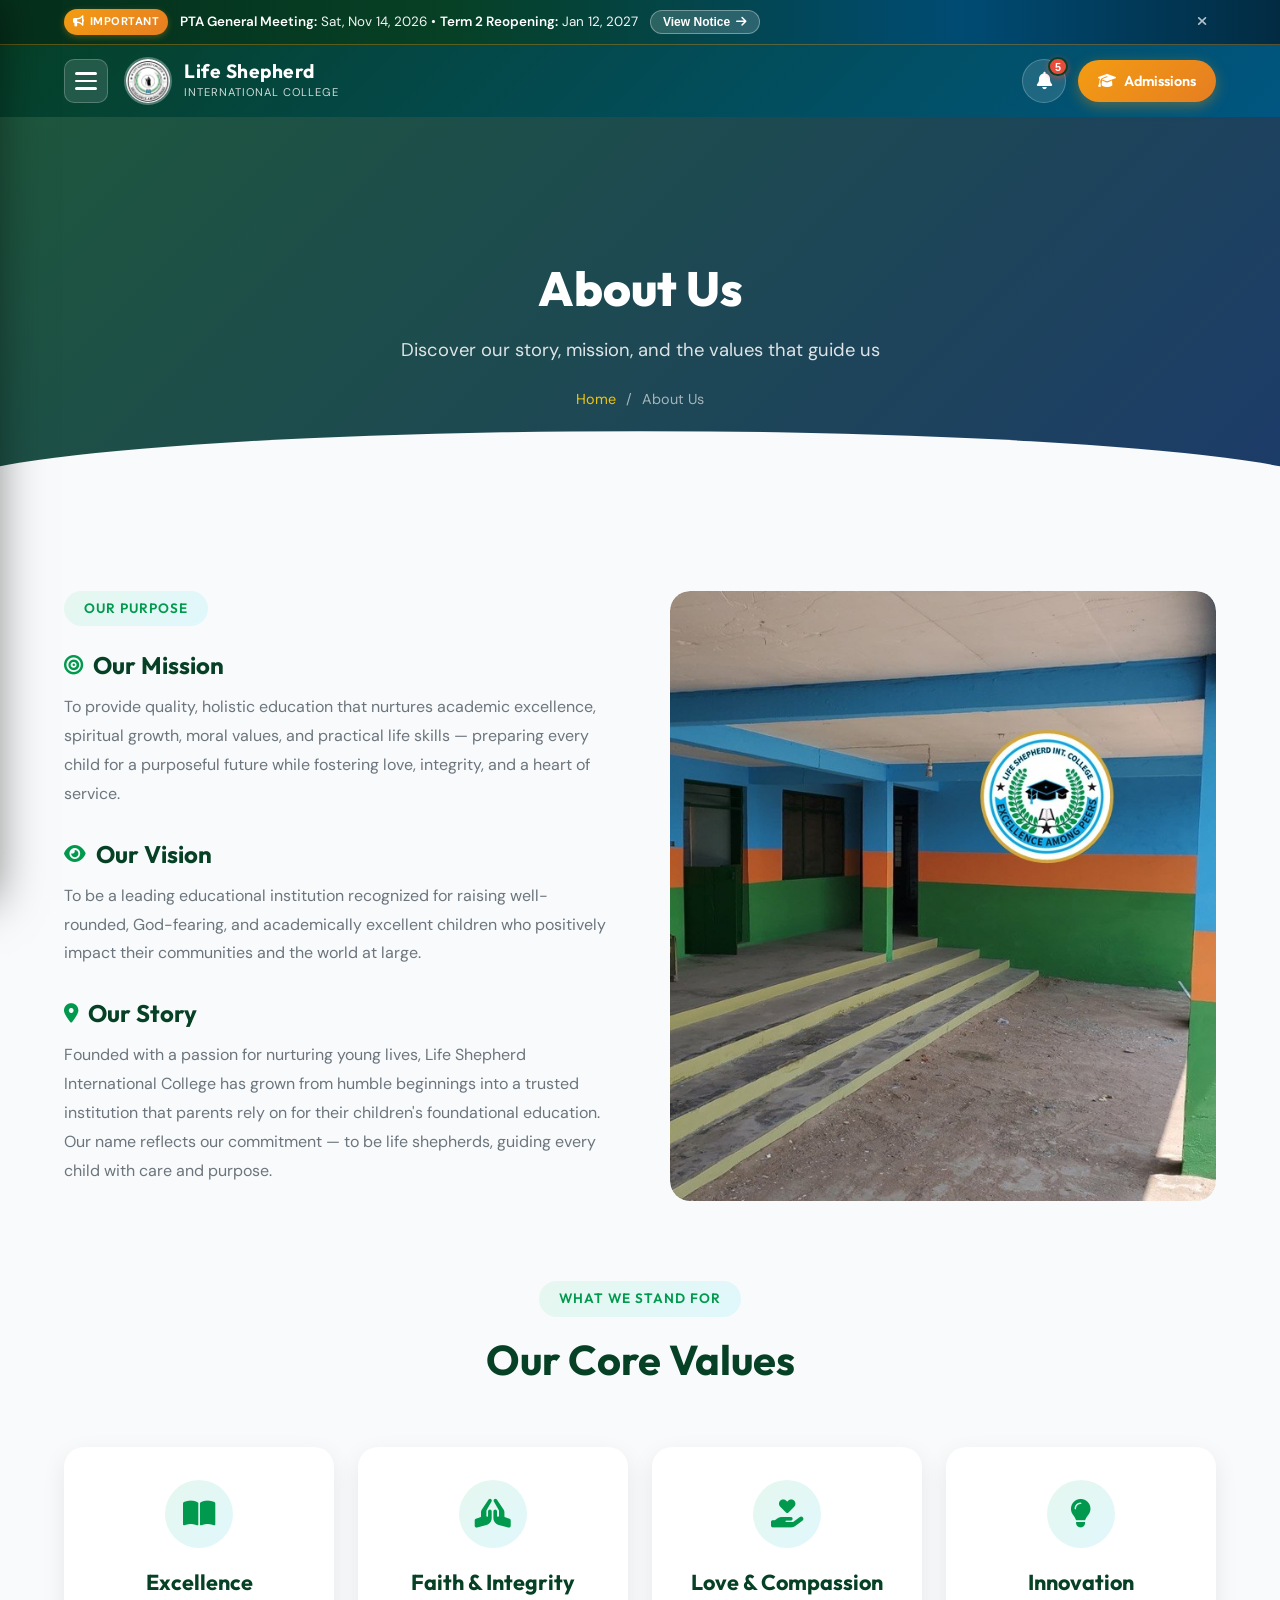
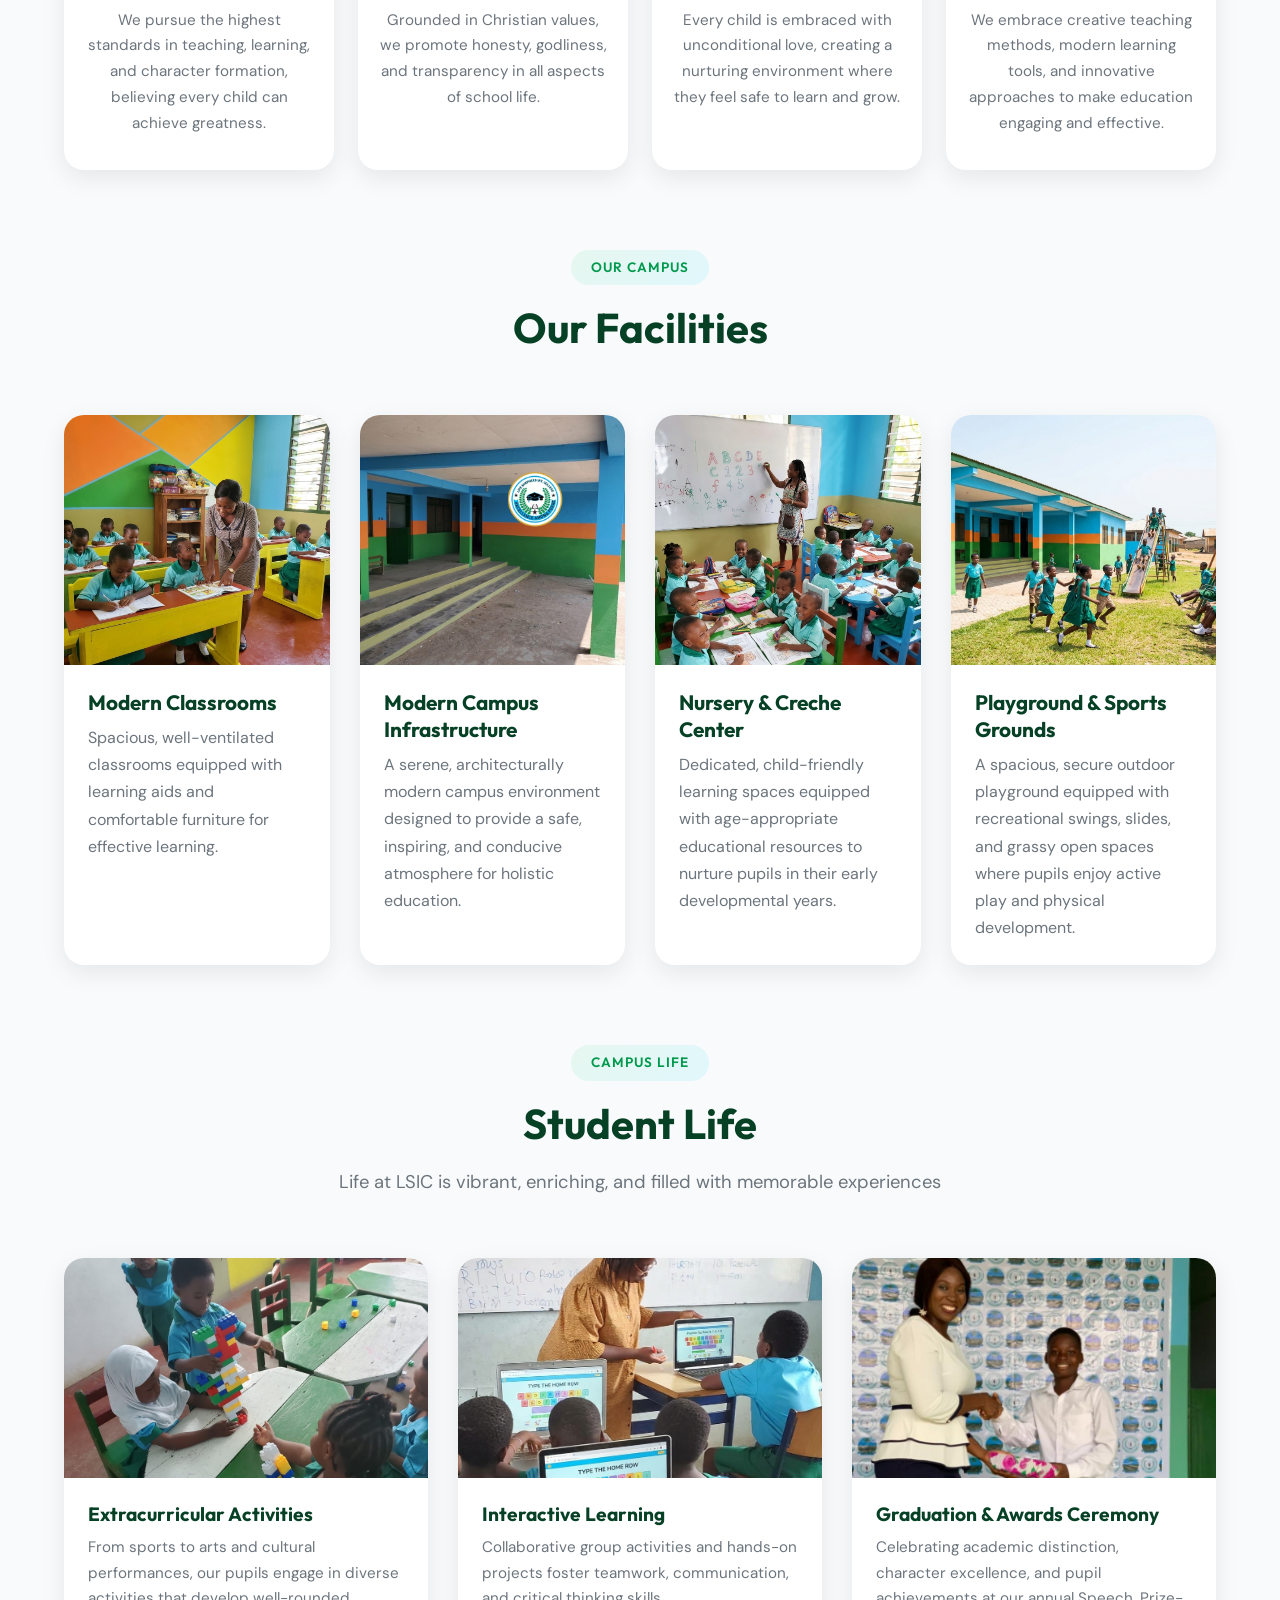
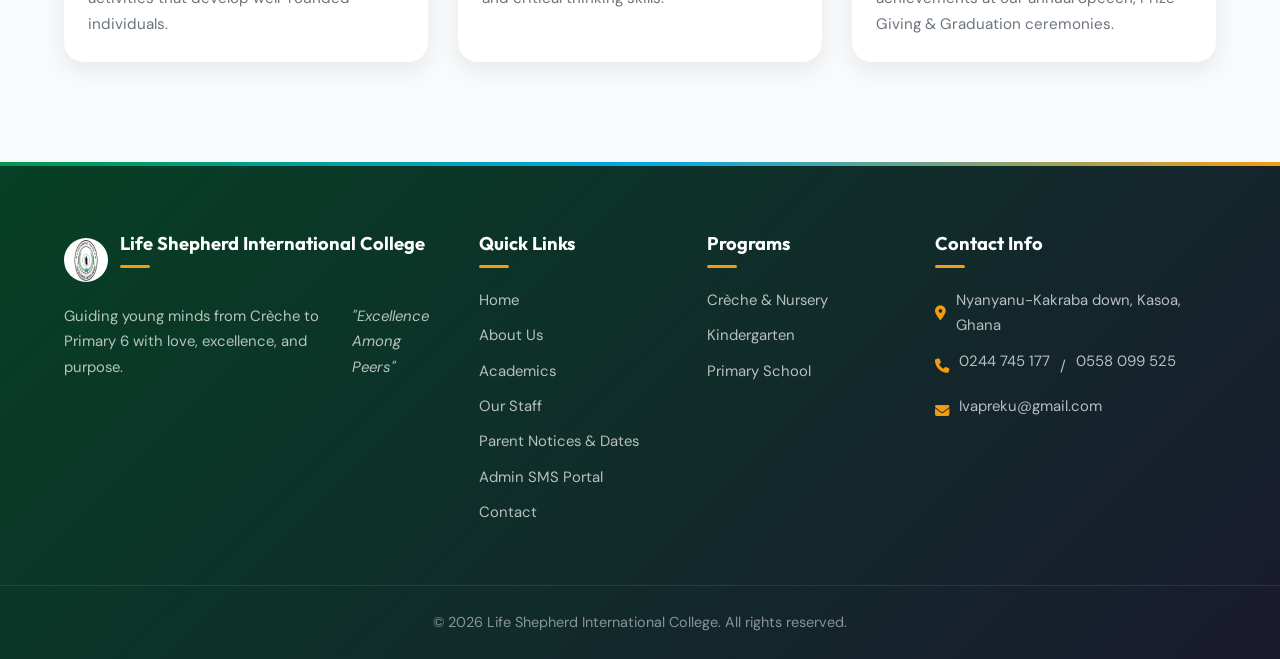
==== commit 4514c5b8: "school notification management" ====
--- a/about.html
+++ b/about.html
@@ -119,6 +119,13 @@
           </a>
         </li>
         <li>
+          <a href="admin-sms.html" class="nav-link">
+            <i class="fa-solid fa-tower-broadcast"></i>
+            <span>Admin SMS Portal</span>
+            <span class="nav-badge-pill" style="background:#00a8e8;color:#fff;">Staff</span>
+          </a>
+        </li>
+        <li>
           <a href="contact.html" class="nav-link">
             <i class="fa-solid fa-envelope"></i>
             <span>Contact</span>
@@ -344,6 +351,7 @@
         <a href="academics.html">Academics</a>
         <a href="staff.html">Our Staff</a>
         <a href="index.html#notice-board">Parent Notices & Dates</a>
+        <a href="admin-sms.html">Admin SMS Portal</a>
         <a href="contact.html">Contact</a>
       </div>
       <div class="footer-section">
--- a/style.css
+++ b/style.css
@@ -2849,6 +2849,29 @@
   transform: translateX(2px);
 }
 
+.notif-dropdown-admin-bar {
+  padding: 8px 16px;
+  background: rgba(0, 0, 0, 0.45);
+  border-top: 1px solid rgba(255, 255, 255, 0.08);
+  text-align: center;
+}
+
+.notif-admin-link {
+  font-size: 0.72rem;
+  font-weight: 600;
+  color: var(--blue-light);
+  display: inline-flex;
+  align-items: center;
+  gap: 6px;
+  text-decoration: none;
+  transition: var(--transition);
+}
+
+.notif-admin-link:hover {
+  color: var(--gold);
+  transform: translateY(-1px);
+}
+
 /* ------------------------------------
    3. Parent Notice Board Section (Homepage)
    ------------------------------------ */
@@ -3721,4 +3744,1333 @@
   }
 }
 
-
+/* ====================================
+   Admin Bulk SMS Broadcast Portal Styles
+   ==================================== */
+
+.admin-sms-body {
+  background: #edf3f0;
+  color: var(--gray-800);
+  font-family: var(--font-body);
+  min-height: 100vh;
+  display: flex;
+  flex-direction: column;
+}
+
+/* PIN Lock Screen Overlay */
+.admin-pin-overlay {
+  position: fixed;
+  inset: 0;
+  background: radial-gradient(circle at center, #063e23 0%, #032113 70%, #01140b 100%);
+  z-index: 20000;
+  display: flex;
+  align-items: center;
+  justify-content: center;
+  padding: 20px;
+}
+
+.admin-pin-card {
+  background: var(--white);
+  border-radius: var(--radius-xl);
+  max-width: 460px;
+  width: 100%;
+  padding: 38px 32px;
+  text-align: center;
+  box-shadow: 0 25px 70px rgba(0, 0, 0, 0.5);
+  animation: bounce-in 0.5s cubic-bezier(0.34, 1.56, 0.64, 1);
+}
+
+.admin-pin-logo {
+  width: 72px;
+  height: 72px;
+  margin: 0 auto 16px;
+  border-radius: 50%;
+  overflow: hidden;
+  box-shadow: 0 8px 24px rgba(0, 153, 77, 0.25);
+  border: 3px solid var(--gold);
+}
+
+.admin-pin-logo img {
+  width: 100%;
+  height: 100%;
+  object-fit: cover;
+}
+
+.admin-pin-card h2 {
+  font-family: var(--font-heading);
+  font-size: 1.35rem;
+  color: var(--green-deep);
+  margin-bottom: 6px;
+}
+
+.admin-pin-subtitle {
+  font-size: 0.88rem;
+  color: var(--gray-600);
+  margin-bottom: 24px;
+}
+
+.admin-pin-form {
+  display: flex;
+  flex-direction: column;
+  gap: 14px;
+}
+
+.pin-input-wrapper {
+  position: relative;
+  display: flex;
+  align-items: center;
+}
+
+.pin-input-wrapper i.fa-lock {
+  position: absolute;
+  left: 14px;
+  color: var(--green-main);
+  font-size: 1rem;
+}
+
+.pin-input-wrapper input {
+  width: 100%;
+  padding: 13px 44px 13px 38px;
+  border: 1.5px solid var(--gray-200);
+  border-radius: var(--radius-md);
+  font-family: var(--font-heading);
+  font-size: 1rem;
+  letter-spacing: 2px;
+  text-align: center;
+  outline: none;
+  transition: var(--transition);
+}
+
+.pin-input-wrapper input:focus {
+  border-color: var(--green-main);
+  box-shadow: 0 0 0 4px rgba(0, 153, 77, 0.15);
+}
+
+.pin-input-wrapper button {
+  position: absolute;
+  right: 12px;
+  background: transparent;
+  border: none;
+  color: var(--gray-400);
+  cursor: pointer;
+  font-size: 1rem;
+}
+
+.pin-remember-wrapper {
+  text-align: left;
+  font-size: 0.82rem;
+  color: var(--gray-600);
+}
+
+.pin-remember-wrapper label {
+  display: flex;
+  align-items: center;
+  gap: 8px;
+  cursor: pointer;
+}
+
+.admin-pin-submit-btn {
+  background: linear-gradient(135deg, var(--green-deep) 0%, var(--green-main) 100%);
+  color: var(--white);
+  border: none;
+  padding: 13px;
+  border-radius: var(--radius-full);
+  font-family: var(--font-heading);
+  font-size: 0.98rem;
+  font-weight: 700;
+  cursor: pointer;
+  display: flex;
+  align-items: center;
+  justify-content: center;
+  gap: 8px;
+  transition: var(--transition);
+  box-shadow: 0 6px 20px rgba(0, 153, 77, 0.35);
+}
+
+.admin-pin-submit-btn:hover {
+  transform: translateY(-2px);
+  box-shadow: 0 8px 25px rgba(0, 153, 77, 0.45);
+}
+
+.pin-hint-text {
+  font-size: 0.78rem;
+  color: var(--blue-deep);
+  background: var(--blue-pale);
+  padding: 6px 12px;
+  border-radius: 6px;
+  margin-top: 4px;
+}
+
+.pin-back-link {
+  font-size: 0.82rem;
+  color: var(--gray-600);
+  text-decoration: none;
+  display: inline-flex;
+  align-items: center;
+  gap: 6px;
+  margin-top: 8px;
+}
+
+.pin-back-link:hover {
+  color: var(--green-deep);
+}
+
+/* Admin Portal Header */
+.admin-sms-header {
+  background: linear-gradient(135deg, #063920 0%, #004b73 100%);
+  color: var(--white);
+  padding: 14px 24px;
+  border-bottom: 2px solid var(--gold);
+  position: sticky;
+  top: 0;
+  z-index: 1000;
+  box-shadow: 0 4px 20px rgba(0, 0, 0, 0.2);
+}
+
+.admin-header-container {
+  max-width: 1320px;
+  margin: 0 auto;
+  display: flex;
+  align-items: center;
+  justify-content: space-between;
+  gap: 16px;
+}
+
+.admin-logo-link {
+  display: flex;
+  align-items: center;
+  gap: 12px;
+  text-decoration: none;
+  color: var(--white);
+}
+
+.admin-logo-img {
+  width: 44px;
+  height: 44px;
+  border-radius: 50%;
+  border: 2px solid var(--gold);
+}
+
+.admin-header-title-box {
+  display: flex;
+  flex-direction: column;
+}
+
+.admin-title-school {
+  font-family: var(--font-heading);
+  font-size: 1.12rem;
+  font-weight: 700;
+}
+
+.admin-title-portal {
+  font-size: 0.76rem;
+  color: var(--gold-light);
+  letter-spacing: 0.5px;
+  text-transform: uppercase;
+  font-weight: 600;
+}
+
+.admin-header-right {
+  display: flex;
+  align-items: center;
+  gap: 14px;
+}
+
+.admin-gateway-badge {
+  background: rgba(0, 0, 0, 0.3);
+  border: 1px solid rgba(255, 255, 255, 0.2);
+  border-radius: var(--radius-full);
+  padding: 6px 14px;
+  font-size: 0.78rem;
+  display: flex;
+  align-items: center;
+  gap: 8px;
+}
+
+.pulse-indicator {
+  width: 8px;
+  height: 8px;
+  border-radius: 50%;
+  background: #2ed573;
+  box-shadow: 0 0 8px #2ed573;
+}
+
+.admin-exit-btn {
+  background: rgba(255, 255, 255, 0.15);
+  border: 1px solid rgba(255, 255, 255, 0.25);
+  color: var(--white);
+  padding: 6px 14px;
+  border-radius: var(--radius-full);
+  font-size: 0.8rem;
+  font-weight: 600;
+  display: inline-flex;
+  align-items: center;
+  gap: 6px;
+  transition: var(--transition);
+}
+
+.admin-exit-btn:hover {
+  background: var(--gold);
+  color: var(--dark);
+}
+
+.admin-logout-btn {
+  background: rgba(231, 76, 60, 0.2);
+  border: 1px solid rgba(231, 76, 60, 0.4);
+  color: #ff7675;
+  width: 36px;
+  height: 36px;
+  border-radius: 50%;
+  cursor: pointer;
+  display: flex;
+  align-items: center;
+  justify-content: center;
+  transition: var(--transition);
+}
+
+.admin-logout-btn:hover {
+  background: #e74c3c;
+  color: var(--white);
+}
+
+/* Admin SMS Main Content */
+.admin-sms-main {
+  flex: 1;
+  padding: 30px 20px 60px;
+}
+
+.admin-sms-container {
+  max-width: 1320px;
+  margin: 0 auto;
+}
+
+/* Metrics Overview Bar */
+.admin-metrics-grid {
+  display: grid;
+  grid-template-columns: repeat(auto-fit, minmax(240px, 1fr));
+  gap: 18px;
+  margin-bottom: 28px;
+}
+
+.metric-card {
+  background: var(--white);
+  border-radius: var(--radius-lg);
+  padding: 20px 22px;
+  box-shadow: var(--shadow-sm);
+  border: 1px solid rgba(0, 0, 0, 0.06);
+  display: flex;
+  align-items: center;
+  gap: 16px;
+  transition: var(--transition);
+}
+
+.metric-card:hover {
+  transform: translateY(-3px);
+  box-shadow: var(--shadow-md);
+}
+
+.metric-icon {
+  width: 48px;
+  height: 48px;
+  border-radius: var(--radius-md);
+  display: flex;
+  align-items: center;
+  justify-content: center;
+  font-size: 1.25rem;
+  flex-shrink: 0;
+}
+
+.metric-details {
+  display: flex;
+  flex-direction: column;
+}
+
+.metric-label {
+  font-size: 0.78rem;
+  color: var(--gray-600);
+  font-weight: 500;
+  text-transform: uppercase;
+  letter-spacing: 0.4px;
+}
+
+.metric-value {
+  font-family: var(--font-heading);
+  font-size: 1.55rem;
+  font-weight: 800;
+  color: var(--dark);
+  line-height: 1.2;
+}
+
+.metric-sub {
+  font-size: 0.72rem;
+  color: var(--green-main);
+  font-weight: 600;
+}
+
+/* Workspace Grid */
+.admin-workspace-grid {
+  display: grid;
+  grid-template-columns: 1.5fr 1fr;
+  gap: 28px;
+  align-items: start;
+  margin-bottom: 34px;
+}
+
+/* Composer Card */
+.admin-composer-card {
+  background: var(--white);
+  border-radius: var(--radius-xl);
+  padding: 28px 30px;
+  box-shadow: var(--shadow-sm);
+  border: 1px solid rgba(0, 0, 0, 0.07);
+}
+
+.composer-header {
+  display: flex;
+  align-items: center;
+  justify-content: space-between;
+  padding-bottom: 18px;
+  border-bottom: 1px solid var(--gray-200);
+  margin-bottom: 22px;
+}
+
+.composer-header h2 {
+  font-size: 1.25rem;
+  color: var(--green-deep);
+  display: flex;
+  align-items: center;
+  gap: 10px;
+}
+
+.composer-step-tag {
+  background: var(--green-pale);
+  color: var(--green-deep);
+  font-size: 0.74rem;
+  font-weight: 700;
+  padding: 4px 10px;
+  border-radius: var(--radius-full);
+}
+
+.composer-section {
+  margin-bottom: 22px;
+}
+
+.section-label {
+  display: block;
+  font-size: 0.88rem;
+  font-weight: 700;
+  color: var(--dark);
+  margin-bottom: 10px;
+}
+
+/* Template Chips */
+.template-chips-grid {
+  display: flex;
+  flex-wrap: wrap;
+  gap: 8px;
+}
+
+.template-chip {
+  background: var(--off-white);
+  border: 1px solid var(--gray-200);
+  color: var(--gray-800);
+  padding: 8px 14px;
+  border-radius: var(--radius-full);
+  font-size: 0.8rem;
+  font-weight: 600;
+  cursor: pointer;
+  display: inline-flex;
+  align-items: center;
+  gap: 7px;
+  transition: var(--transition);
+}
+
+.template-chip:hover {
+  background: var(--green-pale);
+  border-color: var(--green-main);
+  color: var(--green-deep);
+  transform: translateY(-1px);
+}
+
+.template-chip.active {
+  background: linear-gradient(135deg, var(--green-deep) 0%, var(--green-main) 100%);
+  border-color: var(--green-deep);
+  color: var(--white);
+  box-shadow: 0 4px 12px rgba(0, 153, 77, 0.3);
+}
+
+.template-chip.alert-chip.active {
+  background: linear-gradient(135deg, #c0392b 0%, #e74c3c 100%);
+  border-color: #c0392b;
+  box-shadow: 0 4px 12px rgba(231, 76, 60, 0.35);
+}
+
+/* Recipient Options Cards */
+.recipient-options-grid {
+  display: grid;
+  grid-template-columns: repeat(auto-fit, minmax(160px, 1fr));
+  gap: 10px;
+}
+
+.recipient-option-card {
+  position: relative;
+  cursor: pointer;
+}
+
+.recipient-option-card input {
+  position: absolute;
+  opacity: 0;
+}
+
+.recipient-card-inner {
+  background: var(--off-white);
+  border: 1.5px solid var(--gray-200);
+  border-radius: var(--radius-md);
+  padding: 10px 12px;
+  display: flex;
+  flex-direction: column;
+  gap: 3px;
+  transition: var(--transition);
+}
+
+.recipient-option-card:hover .recipient-card-inner {
+  border-color: var(--green-main);
+}
+
+.recipient-option-card input:checked + .recipient-card-inner {
+  background: var(--green-pale);
+  border-color: var(--green-main);
+  box-shadow: 0 3px 10px rgba(0, 153, 77, 0.18);
+}
+
+.recipient-name {
+  font-size: 0.82rem;
+  font-weight: 700;
+  color: var(--dark);
+}
+
+.recipient-count {
+  font-size: 0.72rem;
+  color: var(--gray-600);
+}
+
+.recipient-option-card input:checked + .recipient-card-inner .recipient-count {
+  color: var(--green-deep);
+  font-weight: 600;
+}
+
+.custom-numbers-container {
+  margin-top: 10px;
+}
+
+.custom-numbers-container label {
+  font-size: 0.78rem;
+  color: var(--gray-600);
+  margin-bottom: 4px;
+  display: block;
+}
+
+.custom-numbers-container textarea {
+  width: 100%;
+  padding: 10px;
+  border: 1px solid var(--gray-200);
+  border-radius: var(--radius-sm);
+  font-family: var(--font-body);
+  font-size: 0.85rem;
+  outline: none;
+}
+
+/* SMS Textarea & Counters */
+.sms-textarea-header {
+  display: flex;
+  align-items: center;
+  justify-content: space-between;
+  margin-bottom: 8px;
+}
+
+.char-counter-pill {
+  background: var(--off-white);
+  border: 1px solid var(--gray-200);
+  color: var(--gray-800);
+  font-size: 0.75rem;
+  font-weight: 700;
+  padding: 4px 10px;
+  border-radius: var(--radius-full);
+  font-family: "Fira Code", monospace;
+}
+
+.char-counter-pill.multi-page {
+  background: #fef5e7;
+  border-color: #f39c12;
+  color: #b7791f;
+}
+
+#smsMessageText {
+  width: 100%;
+  padding: 14px 16px;
+  border: 1.5px solid var(--gray-200);
+  border-radius: var(--radius-md);
+  font-family: var(--font-body);
+  font-size: 0.95rem;
+  line-height: 1.6;
+  color: var(--dark);
+  resize: vertical;
+  transition: var(--transition);
+  outline: none;
+  background: #fafcfb;
+}
+
+#smsMessageText:focus {
+  border-color: var(--green-main);
+  background: var(--white);
+  box-shadow: 0 0 0 3px rgba(0, 153, 77, 0.15);
+}
+
+.sms-cost-summary {
+  background: var(--blue-pale);
+  border: 1px solid #bcebf9;
+  border-radius: var(--radius-sm);
+  padding: 10px 14px;
+  margin-top: 8px;
+  font-size: 0.82rem;
+  color: var(--blue-deep);
+  display: flex;
+  align-items: center;
+  gap: 8px;
+}
+
+/* Gateway Settings Collapsible */
+.gateway-settings-section {
+  border: 1px solid var(--gray-200);
+  border-radius: var(--radius-md);
+  background: var(--off-white);
+  overflow: hidden;
+}
+
+.collapsible-header {
+  padding: 12px 16px;
+  display: flex;
+  align-items: center;
+  justify-content: space-between;
+  cursor: pointer;
+  background: var(--off-white);
+  user-select: none;
+}
+
+.collapsible-title {
+  font-size: 0.86rem;
+  font-weight: 700;
+  color: var(--gray-800);
+  display: flex;
+  align-items: center;
+  gap: 8px;
+}
+
+.collapsible-content {
+  display: none;
+  padding: 16px;
+  border-top: 1px solid var(--gray-200);
+  background: var(--white);
+}
+
+.collapsible-content.active {
+  display: block;
+}
+
+.gateway-fields-grid {
+  display: grid;
+  grid-template-columns: 1fr 1fr;
+  gap: 14px;
+}
+
+.gateway-field-group.full-width {
+  grid-column: 1 / -1;
+}
+
+.gateway-field-group label {
+  display: block;
+  font-size: 0.8rem;
+  font-weight: 600;
+  color: var(--gray-800);
+  margin-bottom: 5px;
+}
+
+.admin-input-styled {
+  width: 100%;
+  padding: 9px 12px;
+  border: 1px solid var(--gray-200);
+  border-radius: var(--radius-sm);
+  font-family: var(--font-body);
+  font-size: 0.88rem;
+  outline: none;
+}
+
+.admin-input-styled:focus {
+  border-color: var(--green-main);
+}
+
+.api-status-tag {
+  font-size: 0.72rem;
+  font-weight: 700;
+  padding: 2px 7px;
+  border-radius: 4px;
+  background: var(--gray-100);
+  color: var(--gray-600);
+}
+
+.api-status-tag.live {
+  background: var(--green-pale);
+  color: var(--green-deep);
+}
+
+.api-key-input-wrapper {
+  display: flex;
+  gap: 8px;
+}
+
+.btn-save-key {
+  background: var(--green-deep);
+  color: var(--white);
+  border: none;
+  padding: 8px 14px;
+  border-radius: var(--radius-sm);
+  font-size: 0.8rem;
+  font-weight: 600;
+  cursor: pointer;
+  white-space: nowrap;
+}
+
+.btn-save-key:hover {
+  background: var(--green-main);
+}
+
+.gateway-field-group small {
+  display: block;
+  font-size: 0.74rem;
+  color: var(--gray-600);
+  margin-top: 4px;
+}
+
+.single-test-dispatch-box {
+  margin-top: 16px;
+  padding-top: 14px;
+  border-top: 1px dashed var(--gray-200);
+}
+
+.single-test-dispatch-box label {
+  font-size: 0.8rem;
+  font-weight: 600;
+  color: var(--gray-800);
+  display: block;
+  margin-bottom: 6px;
+}
+
+.test-dispatch-form {
+  display: flex;
+  gap: 10px;
+}
+
+.btn-send-test {
+  background: var(--blue-main);
+  color: var(--white);
+  border: none;
+  padding: 9px 16px;
+  border-radius: var(--radius-sm);
+  font-size: 0.82rem;
+  font-weight: 600;
+  cursor: pointer;
+  white-space: nowrap;
+  display: inline-flex;
+  align-items: center;
+  gap: 6px;
+}
+
+.btn-send-test:hover {
+  background: var(--blue-deep);
+}
+
+/* Composer Action Bar */
+.composer-action-bar {
+  display: flex;
+  align-items: center;
+  gap: 10px;
+  margin-top: 24px;
+  padding-top: 20px;
+  border-top: 1px solid var(--gray-200);
+}
+
+.btn-broadcast-main {
+  flex: 1;
+  background: linear-gradient(135deg, var(--green-deep) 0%, var(--green-main) 100%);
+  color: var(--white);
+  border: none;
+  padding: 15px 24px;
+  border-radius: var(--radius-full);
+  font-family: var(--font-heading);
+  font-size: 1.05rem;
+  font-weight: 700;
+  cursor: pointer;
+  display: flex;
+  align-items: center;
+  justify-content: center;
+  gap: 10px;
+  box-shadow: 0 8px 25px rgba(0, 153, 77, 0.35);
+  transition: var(--transition);
+}
+
+.btn-broadcast-main:hover {
+  transform: translateY(-2px);
+  box-shadow: 0 10px 30px rgba(0, 153, 77, 0.45);
+}
+
+.btn-composer-reset {
+  background: var(--off-white);
+  border: 1px solid var(--gray-200);
+  color: var(--gray-600);
+  width: 48px;
+  height: 48px;
+  border-radius: 50%;
+  display: flex;
+  align-items: center;
+  justify-content: center;
+  cursor: pointer;
+  font-size: 1.05rem;
+  transition: var(--transition);
+}
+
+.btn-composer-reset:hover {
+  color: #c0392b;
+  border-color: #c0392b;
+}
+
+/* Right Column: Live Phone Mockup Preview */
+.phone-preview-card {
+  position: sticky;
+  top: 90px;
+}
+
+.phone-preview-header {
+  display: flex;
+  align-items: center;
+  justify-content: space-between;
+  margin-bottom: 16px;
+}
+
+.phone-preview-header h3 {
+  font-size: 1.08rem;
+  color: var(--green-deep);
+  display: flex;
+  align-items: center;
+  gap: 8px;
+}
+
+.preview-badge {
+  background: var(--gold-pale);
+  color: #b7791f;
+  font-size: 0.72rem;
+  font-weight: 700;
+  padding: 3px 9px;
+  border-radius: var(--radius-full);
+}
+
+/* Smartphone Mockup Frame */
+.smartphone-frame {
+  width: 330px;
+  max-width: 100%;
+  margin: 0 auto;
+  height: 580px;
+  background: #111417;
+  border-radius: 46px;
+  padding: 12px;
+  box-shadow: 0 25px 60px rgba(0, 0, 0, 0.3), inset 0 0 0 2px rgba(255, 255, 255, 0.15);
+  position: relative;
+  display: flex;
+  flex-direction: column;
+}
+
+.smartphone-speaker {
+  width: 52px;
+  height: 4px;
+  background: #2b3035;
+  border-radius: 4px;
+  position: absolute;
+  top: 16px;
+  left: 50%;
+  transform: translateX(-50%);
+  z-index: 10;
+}
+
+.smartphone-camera {
+  width: 9px;
+  height: 9px;
+  background: #1a1e22;
+  border-radius: 50%;
+  position: absolute;
+  top: 14px;
+  left: 36%;
+  z-index: 10;
+}
+
+.smartphone-screen {
+  background: #ffffff;
+  border-radius: 36px;
+  flex: 1;
+  overflow: hidden;
+  display: flex;
+  flex-direction: column;
+  position: relative;
+}
+
+.phone-status-bar {
+  display: flex;
+  justify-content: space-between;
+  align-items: center;
+  padding: 10px 18px 4px;
+  font-size: 0.72rem;
+  font-weight: 700;
+  color: #111;
+  background: #f8fafb;
+}
+
+.status-icons {
+  display: flex;
+  gap: 5px;
+  font-size: 0.7rem;
+}
+
+.phone-app-header {
+  background: #f8fafb;
+  border-bottom: 1px solid #ebeff2;
+  padding: 8px 14px;
+  display: flex;
+  align-items: center;
+  justify-content: space-between;
+}
+
+.phone-app-header i {
+  color: #007aff;
+  font-size: 0.85rem;
+}
+
+.phone-sender-info {
+  display: flex;
+  flex-direction: column;
+  align-items: center;
+}
+
+.sender-avatar {
+  width: 32px;
+  height: 32px;
+  border-radius: 50%;
+  overflow: hidden;
+  border: 1px solid #ddd;
+  margin-bottom: 2px;
+}
+
+.sender-avatar img {
+  width: 100%;
+  height: 100%;
+  object-fit: cover;
+}
+
+.sender-name-box {
+  display: flex;
+  align-items: center;
+  gap: 4px;
+}
+
+.sender-name {
+  font-size: 0.85rem;
+  font-weight: 700;
+  color: #000;
+}
+
+.verified-badge {
+  color: #2ed573;
+  font-size: 0.75rem;
+}
+
+.sender-sub {
+  font-size: 0.62rem;
+  color: #888;
+}
+
+.phone-chat-area {
+  flex: 1;
+  background: #f1f4f6;
+  padding: 16px 14px;
+  display: flex;
+  flex-direction: column;
+  overflow-y: auto;
+}
+
+.chat-date-stamp {
+  align-self: center;
+  font-size: 0.68rem;
+  color: #8c9ba5;
+  margin-bottom: 12px;
+  font-weight: 600;
+}
+
+.sms-speech-bubble {
+  background: #ffffff;
+  color: #1f2937;
+  padding: 12px 14px;
+  border-radius: 18px 18px 18px 4px;
+  font-size: 0.84rem;
+  line-height: 1.45;
+  box-shadow: 0 2px 6px rgba(0, 0, 0, 0.06);
+  border: 1px solid rgba(0, 0, 0, 0.05);
+  word-break: break-word;
+  white-space: pre-wrap;
+  position: relative;
+  align-self: flex-start;
+  max-width: 92%;
+}
+
+.sms-delivery-receipt {
+  font-size: 0.65rem;
+  color: #2ed573;
+  font-weight: 600;
+  margin-top: 6px;
+  margin-left: 4px;
+  display: flex;
+  align-items: center;
+  gap: 4px;
+}
+
+.phone-home-indicator {
+  width: 110px;
+  height: 4px;
+  background: #000;
+  border-radius: 4px;
+  margin: 6px auto;
+  opacity: 0.3;
+}
+
+/* WhatsApp Broadcast Alternative Box */
+.whatsapp-broadcast-alt-box {
+  background: var(--white);
+  border-radius: var(--radius-lg);
+  padding: 18px 20px;
+  box-shadow: var(--shadow-sm);
+  border: 1px solid rgba(0, 0, 0, 0.06);
+  margin-top: 16px;
+  display: flex;
+  flex-direction: column;
+  gap: 10px;
+}
+
+.wa-alt-icon {
+  width: 36px;
+  height: 36px;
+  border-radius: 50%;
+  background: #e8f8f0;
+  color: #25d366;
+  display: flex;
+  align-items: center;
+  justify-content: center;
+  font-size: 1.2rem;
+}
+
+.wa-alt-text h4 {
+  font-size: 0.92rem;
+  margin-bottom: 3px;
+  color: var(--dark);
+}
+
+.wa-alt-text p {
+  font-size: 0.78rem;
+  color: var(--gray-600);
+}
+
+.btn-copy-wa {
+  background: #25d366;
+  color: var(--white);
+  border: none;
+  padding: 9px 14px;
+  border-radius: var(--radius-full);
+  font-size: 0.8rem;
+  font-weight: 700;
+  cursor: pointer;
+  display: flex;
+  align-items: center;
+  justify-content: center;
+  gap: 6px;
+  transition: var(--transition);
+}
+
+.btn-copy-wa:hover {
+  background: #1eb857;
+}
+
+/* Bottom Section: Sent Broadcasts History */
+.admin-history-section {
+  background: var(--white);
+  border-radius: var(--radius-xl);
+  padding: 28px 30px;
+  box-shadow: var(--shadow-sm);
+  border: 1px solid rgba(0, 0, 0, 0.07);
+}
+
+.history-header {
+  display: flex;
+  align-items: center;
+  justify-content: space-between;
+  margin-bottom: 20px;
+  flex-wrap: wrap;
+  gap: 14px;
+}
+
+.history-title-box h2 {
+  font-size: 1.25rem;
+  color: var(--green-deep);
+  display: flex;
+  align-items: center;
+  gap: 10px;
+  margin-bottom: 4px;
+}
+
+.history-title-box p {
+  font-size: 0.84rem;
+  color: var(--gray-600);
+}
+
+.history-actions {
+  display: flex;
+  gap: 8px;
+}
+
+.btn-history-action {
+  background: var(--off-white);
+  border: 1px solid var(--gray-200);
+  color: var(--gray-800);
+  padding: 7px 14px;
+  border-radius: var(--radius-sm);
+  font-size: 0.8rem;
+  font-weight: 600;
+  cursor: pointer;
+  display: inline-flex;
+  align-items: center;
+  gap: 6px;
+  transition: var(--transition);
+}
+
+.btn-history-action:hover {
+  background: var(--green-pale);
+  border-color: var(--green-main);
+  color: var(--green-deep);
+}
+
+.btn-history-action.secondary:hover {
+  background: #ffeae8;
+  border-color: #e74c3c;
+  color: #c0392b;
+}
+
+.history-table-wrapper {
+  overflow-x: auto;
+}
+
+.history-table {
+  width: 100%;
+  border-collapse: collapse;
+  text-align: left;
+}
+
+.history-table th {
+  background: var(--off-white);
+  padding: 12px 14px;
+  font-size: 0.78rem;
+  font-weight: 700;
+  color: var(--gray-600);
+  text-transform: uppercase;
+  letter-spacing: 0.5px;
+  border-bottom: 2px solid var(--gray-200);
+}
+
+.history-table td {
+  padding: 13px 14px;
+  font-size: 0.86rem;
+  border-bottom: 1px solid var(--gray-100);
+  vertical-align: middle;
+}
+
+.history-category-badge {
+  background: var(--green-pale);
+  color: var(--green-deep);
+  font-size: 0.72rem;
+  font-weight: 700;
+  padding: 3px 8px;
+  border-radius: var(--radius-full);
+}
+
+.history-audience-pill {
+  background: var(--gray-100);
+  color: var(--gray-800);
+  font-size: 0.74rem;
+  padding: 3px 8px;
+  border-radius: 4px;
+}
+
+.history-snippet-cell {
+  max-width: 260px;
+  overflow: hidden;
+  text-overflow: ellipsis;
+  white-space: nowrap;
+  color: var(--gray-600);
+  font-size: 0.82rem;
+}
+
+.delivery-status-pill {
+  font-size: 0.72rem;
+  font-weight: 700;
+  padding: 3px 8px;
+  border-radius: var(--radius-full);
+  display: inline-flex;
+  align-items: center;
+  gap: 5px;
+}
+
+.delivery-status-pill.delivered {
+  background: #e8f8f0;
+  color: #1a9c5f;
+  border: 1px solid #b7ebd0;
+}
+
+.btn-resend-log {
+  background: transparent;
+  border: 1px solid var(--gray-200);
+  color: var(--gray-600);
+  padding: 4px 10px;
+  border-radius: 4px;
+  font-size: 0.74rem;
+  cursor: pointer;
+  display: inline-flex;
+  align-items: center;
+  gap: 4px;
+  transition: var(--transition);
+}
+
+.btn-resend-log:hover {
+  background: var(--green-pale);
+  color: var(--green-deep);
+  border-color: var(--green-main);
+}
+
+/* Confirmation Summary Box in Modal */
+.confirm-summary-box {
+  background: var(--off-white);
+  border: 1px solid var(--gray-200);
+  border-radius: var(--radius-md);
+  padding: 14px 16px;
+  margin-bottom: 16px;
+  display: flex;
+  flex-direction: column;
+  gap: 8px;
+}
+
+.confirm-row {
+  display: flex;
+  justify-content: space-between;
+  font-size: 0.85rem;
+  color: var(--gray-800);
+}
+
+.confirm-row strong {
+  color: var(--green-deep);
+}
+
+.confirm-message-preview small {
+  display: block;
+  font-size: 0.75rem;
+  font-weight: 700;
+  color: var(--gray-600);
+  margin-bottom: 4px;
+}
+
+.confirm-text-box {
+  background: var(--white);
+  border: 1px solid var(--gray-200);
+  border-radius: var(--radius-sm);
+  padding: 10px 12px;
+  font-size: 0.85rem;
+  line-height: 1.5;
+  color: var(--dark);
+  max-height: 120px;
+  overflow-y: auto;
+}
+
+/* Toast Notification in Admin Portal */
+.admin-toast {
+  position: fixed;
+  bottom: 24px;
+  right: 24px;
+  background: linear-gradient(135deg, #063e23 0%, #00994d 100%);
+  color: var(--white);
+  padding: 14px 22px;
+  border-radius: var(--radius-md);
+  font-size: 0.9rem;
+  font-weight: 600;
+  box-shadow: 0 10px 30px rgba(0, 0, 0, 0.25);
+  display: flex;
+  align-items: center;
+  gap: 10px;
+  z-index: 30000;
+  opacity: 0;
+  transform: translateY(20px);
+  transition: opacity 0.3s ease, transform 0.3s ease;
+}
+
+.admin-toast.visible {
+  opacity: 1;
+  transform: translateY(0);
+}
+
+.admin-toast.info {
+  background: linear-gradient(135deg, #005681 0%, #00a8e8 100%);
+}
+
+.admin-sms-footer {
+  padding: 20px;
+  text-align: center;
+  background: var(--white);
+  border-top: 1px solid var(--gray-200);
+  font-size: 0.8rem;
+  color: var(--gray-600);
+}
+
+/* Responsive Styles for Admin SMS Portal */
+@media (max-width: 992px) {
+  .admin-workspace-grid {
+    grid-template-columns: 1fr;
+  }
+  .phone-preview-card {
+    position: static;
+  }
+  .smartphone-frame {
+    height: 520px;
+  }
+}
+
+@media (max-width: 768px) {
+  .admin-sms-header {
+    padding: 12px 16px;
+  }
+  .admin-gateway-badge {
+    display: none;
+  }
+  .admin-composer-card {
+    padding: 20px 16px;
+  }
+  .gateway-fields-grid {
+    grid-template-columns: 1fr;
+  }
+  .test-dispatch-form {
+    flex-direction: column;
+  }
+  .btn-broadcast-main {
+    font-size: 0.92rem;
+    padding: 13px 18px;
+  }
+}
